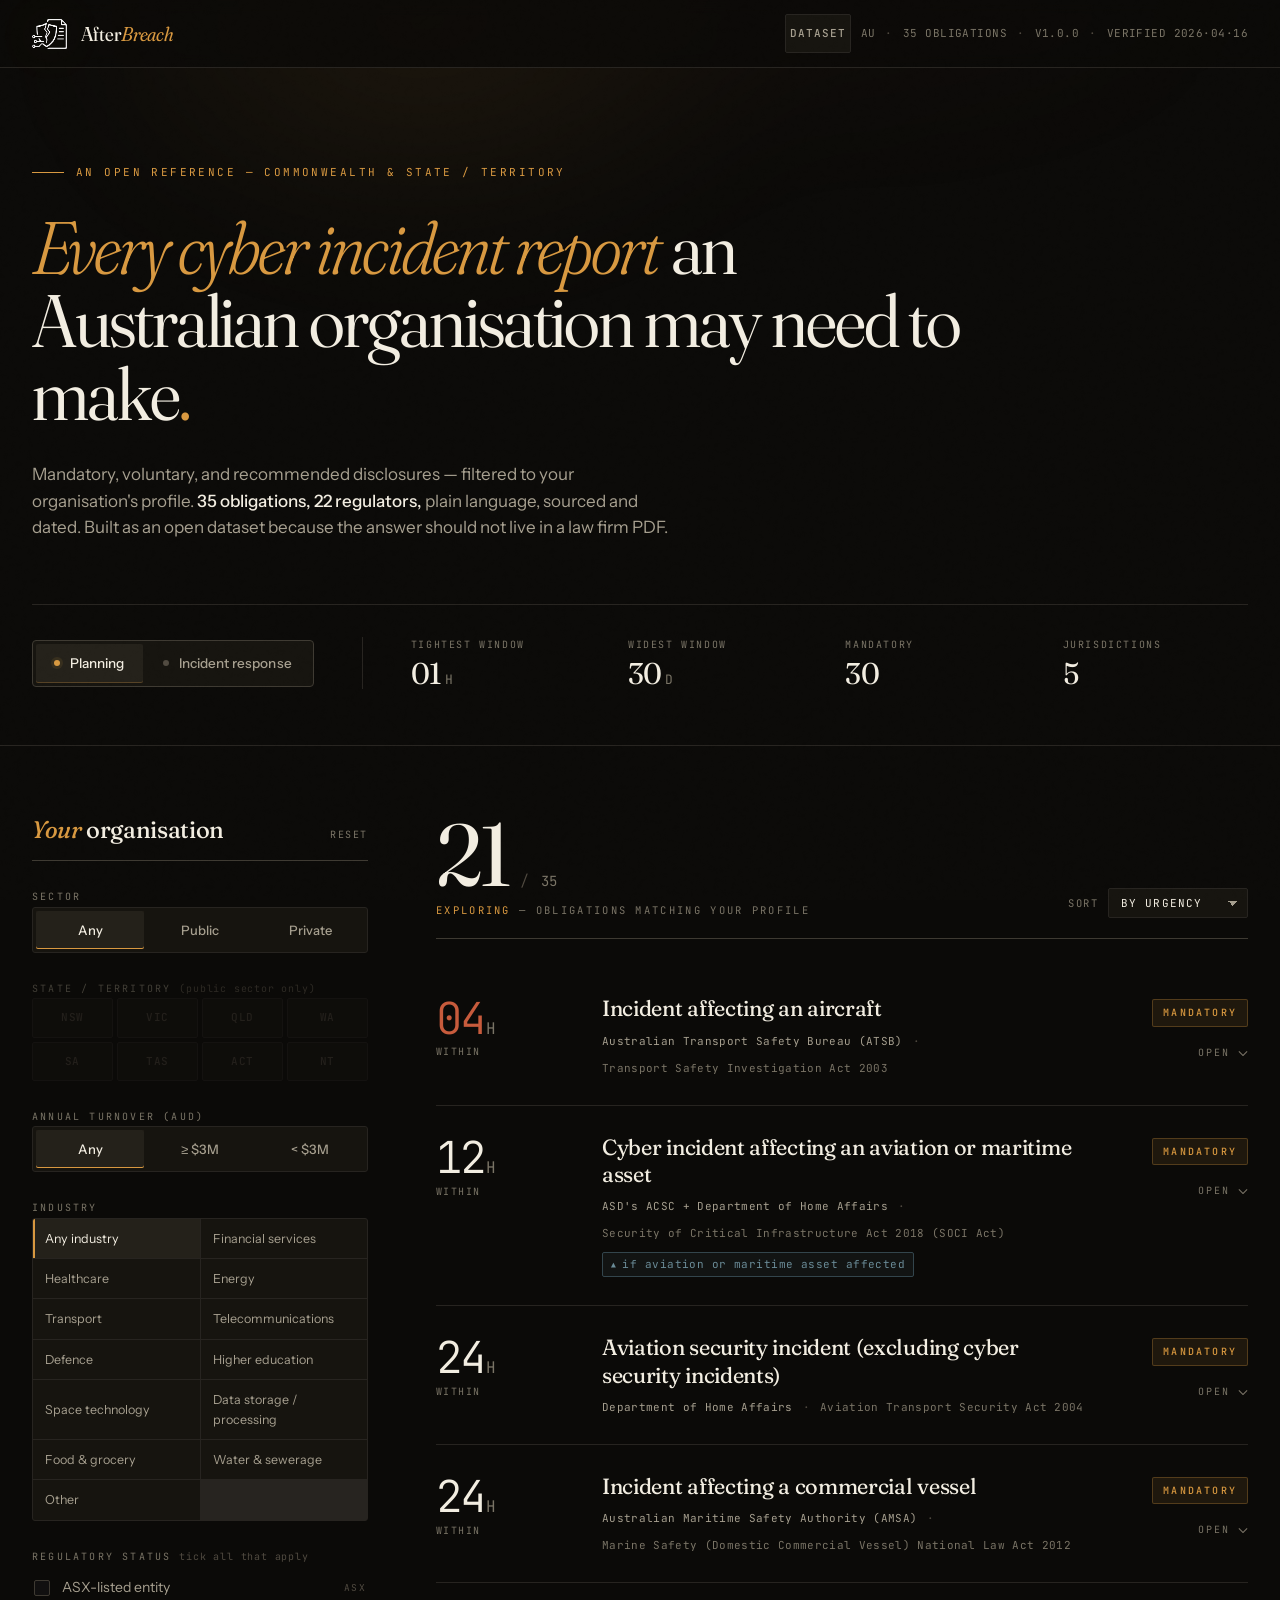
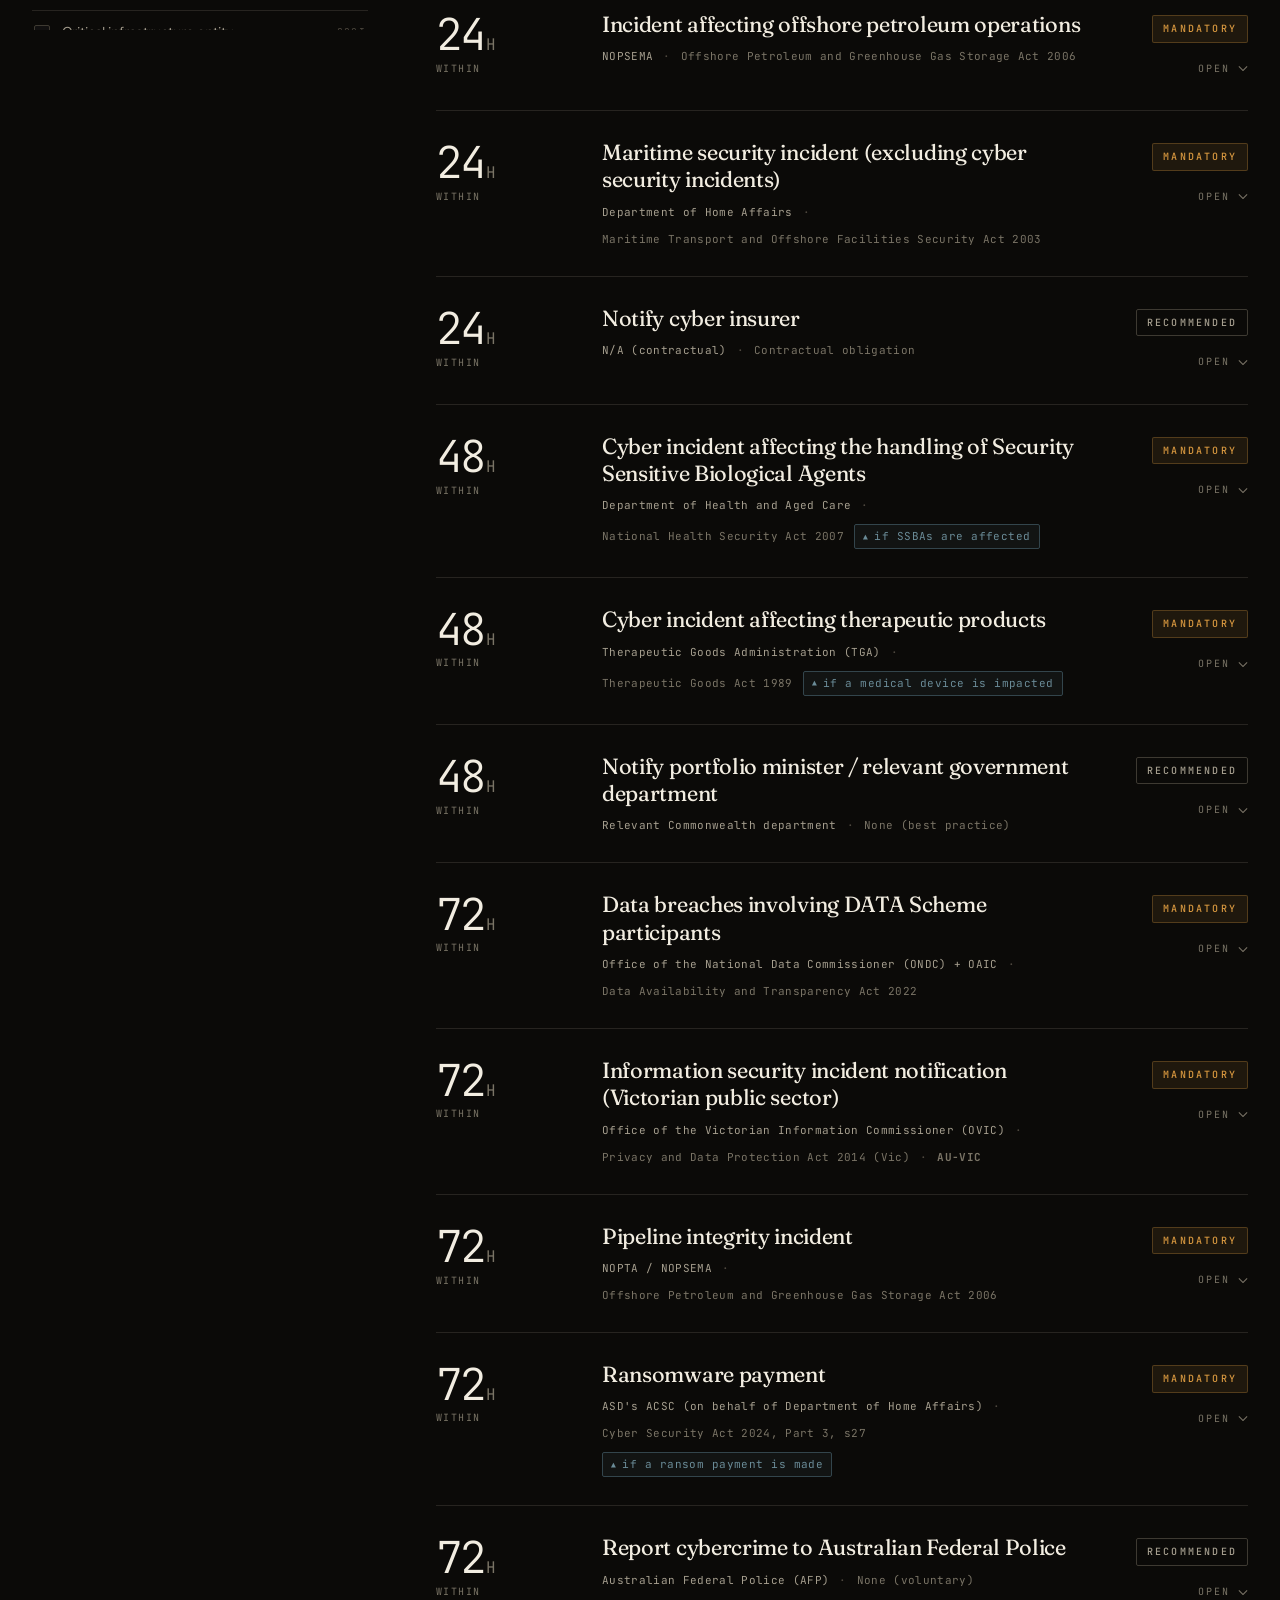
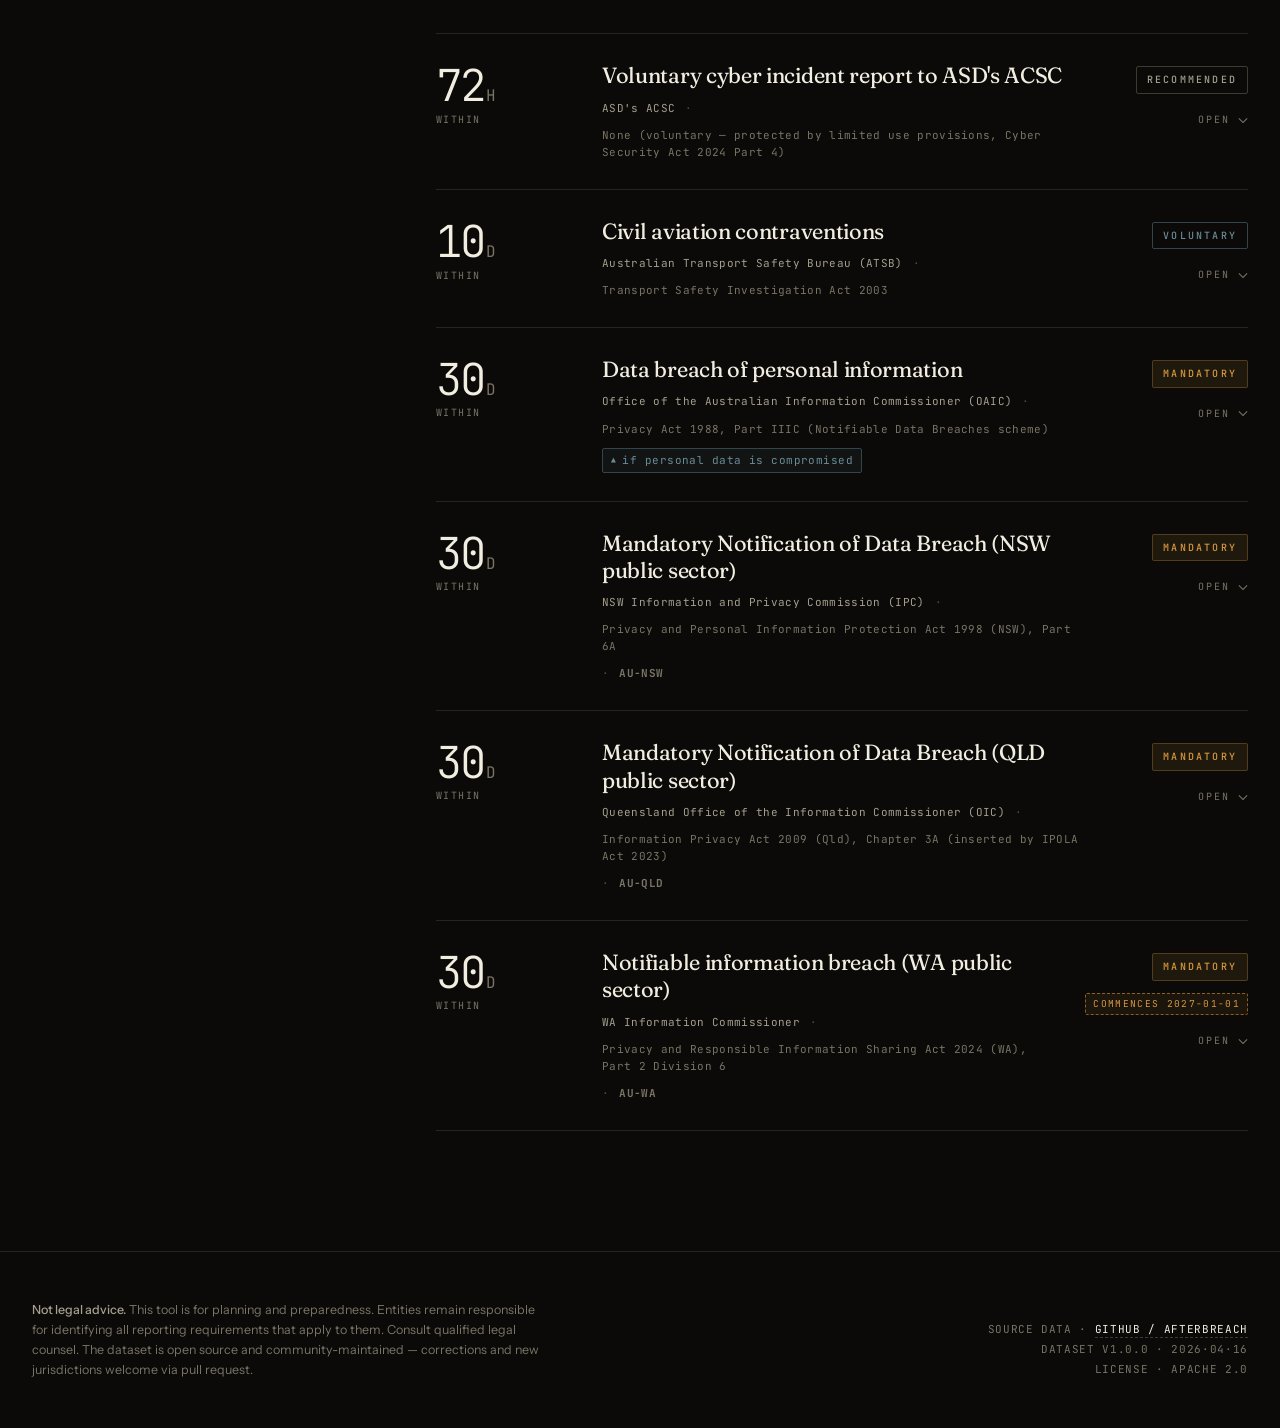
==== web/index.html @ 51aa0d3e "Add web prototype: entity selector + results view Editorial-terminal aesthetic. Dark theme with Frau" ====
<!DOCTYPE html>
<html lang="en-AU">
<head>
    <meta charset="UTF-8">
    <meta name="viewport" content="width=device-width, initial-scale=1, shrink-to-fit=no">
    <meta name="color-scheme" content="dark">
    <title>AfterBreach — Cyber incident reporting obligations (AU)</title>
    <meta name="description" content="Every cyber incident disclosure an Australian organisation may need to make. Mandatory, voluntary, and recommended reporting obligations — filtered to your profile.">

    <link rel="preconnect" href="https://fonts.googleapis.com">
    <link rel="preconnect" href="https://fonts.gstatic.com" crossorigin>
    <link href="https://fonts.googleapis.com/css2?family=Fraunces:ital,opsz,wght,SOFT,WONK@0,9..144,300..700,0..100,0..1;1,9..144,300..700,0..100,0..1&family=Instrument+Sans:ital,wght@0,400..700;1,400..700&family=JetBrains+Mono:ital,wght@0,200..700;1,200..700&display=swap" rel="stylesheet">
    <link rel="stylesheet" href="styles.css">
</head>
<body>

<div class="atmosphere" aria-hidden="true"></div>
<div class="grain" aria-hidden="true"></div>

<!-- ================= TOPBAR ================= -->
<header class="topbar">
    <div class="topbar-inner">
        <a href="/" class="brand" aria-label="AfterBreach home">
            <img src="../AfterBreach_Logo.svg" alt="" class="brand-mark">
            <span class="brand-word">After<i>Breach</i></span>
        </a>
        <div class="topbar-meta" aria-label="Dataset information">
            <span class="chip">DATASET</span>
            <span>AU</span>
            <span class="dot">·</span>
            <span>35 OBLIGATIONS</span>
            <span class="dot">·</span>
            <span>V1.0.0</span>
            <span class="dot">·</span>
            <span>VERIFIED 2026·04·16</span>
        </div>
    </div>
</header>

<!-- ================= HERO ================= -->
<section class="hero">
    <div class="hero-inner">
        <p class="hero-kicker">An open reference — Commonwealth &amp; state / territory</p>

        <h1 class="hero-title">
            <em>Every cyber&nbsp;incident report</em> an Australian organisation may need to make<span class="full-stop">.</span>
        </h1>

        <p class="hero-sub">
            Mandatory, voluntary, and recommended disclosures — filtered to your organisation's profile.
            <strong>35 obligations, 22 regulators,</strong> plain language, sourced and dated.
            Built as an open dataset because the answer should not live in a law firm PDF.
        </p>

        <div class="hero-bar">
            <div class="mode-toggle" role="tablist" aria-label="Usage mode">
                <button class="mode-btn is-active" role="tab" aria-selected="true" data-mode="plan">
                    <span class="mode-dot"></span> Planning
                </button>
                <button class="mode-btn" role="tab" aria-selected="false" data-mode="incident">
                    <span class="mode-dot"></span> Incident response
                </button>
            </div>

            <dl class="stat-strip">
                <div class="stat">
                    <dt class="stat-label">Tightest window</dt>
                    <dd class="stat-value">01<span class="stat-unit">H</span></dd>
                </div>
                <div class="stat">
                    <dt class="stat-label">Widest window</dt>
                    <dd class="stat-value">30<span class="stat-unit">D</span></dd>
                </div>
                <div class="stat">
                    <dt class="stat-label">Mandatory</dt>
                    <dd class="stat-value">30</dd>
                </div>
                <div class="stat">
                    <dt class="stat-label">Jurisdictions</dt>
                    <dd class="stat-value">5</dd>
                </div>
            </dl>
        </div>
    </div>
</section>

<!-- ================= WORKSPACE ================= -->
<main class="workspace">

    <!-- Profile panel -->
    <aside class="panel-profile" aria-label="Organisation profile">

        <header class="panel-head">
            <h2 class="panel-title"><em>Your</em> organisation</h2>
            <button class="reset-link" id="reset-btn" type="button">Reset</button>
        </header>

        <fieldset class="group">
            <legend>Sector</legend>
            <div class="segmented" role="radiogroup" aria-label="Sector">
                <button class="seg" data-field="sector" data-value="any" role="radio" aria-checked="true">Any</button>
                <button class="seg" data-field="sector" data-value="public" role="radio" aria-checked="false">Public</button>
                <button class="seg" data-field="sector" data-value="private" role="radio" aria-checked="false">Private</button>
            </div>
        </fieldset>

        <fieldset class="group" id="group-state">
            <legend>State / territory <span class="hint">(public sector only)</span></legend>
            <div class="chip-grid" role="radiogroup" aria-label="State or territory">
                <button class="chip" data-field="state" data-value="NSW" disabled>NSW</button>
                <button class="chip" data-field="state" data-value="VIC" disabled>VIC</button>
                <button class="chip" data-field="state" data-value="QLD" disabled>QLD</button>
                <button class="chip" data-field="state" data-value="WA" disabled>WA</button>
                <button class="chip" data-field="state" data-value="SA" disabled>SA</button>
                <button class="chip" data-field="state" data-value="TAS" disabled>TAS</button>
                <button class="chip" data-field="state" data-value="ACT" disabled>ACT</button>
                <button class="chip" data-field="state" data-value="NT" disabled>NT</button>
            </div>
        </fieldset>

        <fieldset class="group">
            <legend>Annual turnover (AUD)</legend>
            <div class="segmented" role="radiogroup" aria-label="Annual turnover">
                <button class="seg" data-field="turnover" data-value="any" role="radio" aria-checked="true">Any</button>
                <button class="seg" data-field="turnover" data-value="above" role="radio" aria-checked="false">&ge;&nbsp;$3M</button>
                <button class="seg" data-field="turnover" data-value="below" role="radio" aria-checked="false">&lt;&nbsp;$3M</button>
            </div>
        </fieldset>

        <fieldset class="group">
            <legend>Industry</legend>
            <div class="industry-list" role="radiogroup" aria-label="Industry">
                <button data-field="industry" data-value="all" class="is-active">Any industry</button>
                <button data-field="industry" data-value="398">Financial services</button>
                <button data-field="industry" data-value="400">Healthcare</button>
                <button data-field="industry" data-value="397">Energy</button>
                <button data-field="industry" data-value="404">Transport</button>
                <button data-field="industry" data-value="403">Telecommunications</button>
                <button data-field="industry" data-value="396">Defence</button>
                <button data-field="industry" data-value="401">Higher education</button>
                <button data-field="industry" data-value="402">Space technology</button>
                <button data-field="industry" data-value="395">Data storage / processing</button>
                <button data-field="industry" data-value="399">Food &amp; grocery</button>
                <button data-field="industry" data-value="405">Water &amp; sewerage</button>
                <button data-field="industry" data-value="406">Other</button>
            </div>
        </fieldset>

        <fieldset class="group">
            <legend>Regulatory status <span class="hint">tick all that apply</span></legend>
            <div class="flag-list">
                <label class="flag">
                    <input type="checkbox" data-flag="asx">
                    <span class="flag-label">ASX-listed entity</span>
                    <span class="flag-tag">ASX</span>
                </label>
                <label class="flag">
                    <input type="checkbox" data-flag="ci">
                    <span class="flag-label">Critical infrastructure entity</span>
                    <span class="flag-tag">SOCI</span>
                </label>
                <label class="flag">
                    <input type="checkbox" data-flag="apra">
                    <span class="flag-label">APRA-regulated (bank, insurer, super)</span>
                    <span class="flag-tag">APRA</span>
                </label>
                <label class="flag">
                    <input type="checkbox" data-flag="afs">
                    <span class="flag-label">AFS or credit licensee</span>
                    <span class="flag-tag">ASIC</span>
                </label>
                <label class="flag">
                    <input type="checkbox" data-flag="telco">
                    <span class="flag-label">Telco carrier / CSP</span>
                    <span class="flag-tag">TIA</span>
                </label>
                <label class="flag">
                    <input type="checkbox" data-flag="mhr">
                    <span class="flag-label">My Health Record participant</span>
                    <span class="flag-tag">ADHA</span>
                </label>
                <label class="flag">
                    <input type="checkbox" data-flag="cdr">
                    <span class="flag-label">CDR accredited data recipient</span>
                    <span class="flag-tag">CDR</span>
                </label>
                <label class="flag">
                    <input type="checkbox" data-flag="foreign">
                    <span class="flag-label">Foreign investor (FIRB conditions)</span>
                    <span class="flag-tag">FIRB</span>
                </label>
                <label class="flag">
                    <input type="checkbox" data-flag="clearing">
                    <span class="flag-label">Clearing &amp; settlement licensee</span>
                    <span class="flag-tag">RBA</span>
                </label>
            </div>
        </fieldset>

    </aside>

    <!-- Results panel -->
    <section class="panel-results" aria-live="polite" aria-label="Applicable obligations">

        <header class="results-head">
            <div class="results-count">
                <div class="count-numerals">
                    <span class="count-main" id="count-main">35</span>
                    <span class="count-divider">/</span>
                    <span class="count-total" id="count-total">35</span>
                </div>
                <p class="count-label"><em id="count-mode">Exploring</em> — obligations matching your profile</p>
            </div>
            <div class="results-controls">
                <label>
                    Sort
                    <select id="sort-select">
                        <option value="urgency">By urgency</option>
                        <option value="name">By name</option>
                        <option value="regulator">By regulator</option>
                        <option value="type">By type</option>
                    </select>
                </label>
            </div>
        </header>

        <ol class="obligation-list" id="obligation-list"></ol>

    </section>

</main>

<!-- ================= FOOTER ================= -->
<footer class="footer">
    <div class="footer-inner">
        <p class="footer-disclaimer">
            <strong>Not legal advice.</strong>
            This tool is for planning and preparedness. Entities remain responsible for identifying all reporting
            requirements that apply to them. Consult qualified legal counsel. The dataset is open source and
            community-maintained — corrections and new jurisdictions welcome via pull request.
        </p>
        <div class="footer-meta">
            Source data · <a href="#" target="_blank" rel="noopener">github / afterbreach</a><br>
            Dataset v1.0.0 · 2026·04·16<br>
            License · Apache 2.0
        </div>
    </div>
</footer>

<!-- Inline dataset (makes file:// viewing work; replace with fetch in production) -->
<script id="obligations-data" type="application/json">{
  "schema_version": "1.0.0",
  "last_updated": "2026-04-16",
  "jurisdiction_coverage": [
    "AU"
  ],
  "data_provenance": {
    "acsc_portal_obligations": 25,
    "acsc_verified_by_queries": 89,
    "recommended_obligations": 4,
    "state_territory_obligations": 4,
    "additional_commonwealth_obligations": 2,
    "total": 35
  },
  "source_notes": "25 ACSC obligations extracted and verified via 89-query enumeration of the Single Reporting Portal (cyber.gov.au). 4 recommended/best-practice obligations added from legal research. 4 state/territory obligations added (NSW MNDB, QLD MNDB, VIC OVIC, WA PRIS — WA not yet in force, commencing 1 Jan 2027). 2 additional Commonwealth obligations added (APRA CPS 230 operational risk incident and critical operations disruption). State/territory obligations are flagged with 'state_territory' and 'public_sector_only' fields.",
  "disclaimer": "This tool is for planning and preparedness purposes only and does not constitute legal advice. Entities are responsible for identifying all requirements applicable to them. State/territory obligations are not yet included. Consult qualified legal counsel.",
  "sectors": {
    "395": "Data storage or processing",
    "396": "Defence industry",
    "397": "Energy",
    "398": "Financial services and markets",
    "399": "Food and grocery",
    "400": "Health care and medical",
    "401": "Higher education and research",
    "402": "Space technology",
    "403": "Telecommunications",
    "404": "Transport, including aviation and maritime assets",
    "405": "Water and sewerage",
    "406": "Other"
  },
  "entity_types": {
    "392": "ASX-listed",
    "393": "Critical infrastructure",
    "394": "Foreign investors"
  },
  "obligations": [
    {
      "id": "au-asx-continuous-disclosure",
      "jurisdiction": "AU",
      "obligation_name": "Cyber incident materially affecting the price or value of the securities of an ASX-listed entity",
      "obligation_type": "Mandatory",
      "regulator": "Australian Securities Exchange (ASX)",
      "who_applies_to": "Entities listed on the Australian Securities Exchange.",
      "trigger_condition": "Information that a reasonable person would expect to have a material effect on the price or value of securities.",
      "timeframe": "Immediately.",
      "timeframe_sort_hours": 1,
      "how_to_report": {
        "method": "ASX Online (Market Announcements Platform)",
        "url": null,
        "phone": null,
        "email": null
      },
      "legislative_basis": "ASX Listing Rule 3.1; Corporations Act 2001",
      "description": "If you are an ASX-listed listed entity, you must comply with Listing Rule 3.1 that if you become aware of information that a reasonable person would expect to have a material effect on the price or value of your securities, you must immediately tell the Australian Securities Exchange. Immediate disclosure is not required if the information falls within the exception in Listing Rule 3.1A. * Entities listed on markets other than ASX should consult the relevant guidance material for those markets.",
      "penalty": null,
      "learn_more_links": [
        {
          "text": "Understand how to meet your continuous disclosure requirements",
          "url": "https://www.asx.com.au/content/dam/asx/rules-guidance-notes-waivers/asx-listing-rules/rules/Chapter03.pdf"
        },
        {
          "text": "Further guidance on the continuous disclosure requirement",
          "url": "https://www.asx.com.au/documents/rules/Guidance_Note_8.pdf"
        }
      ],
      "applies_to_sectors": [
        "all"
      ],
      "applies_to_entity_types": [
        "392"
      ],
      "requires_ransom_payment": false,
      "acsc_hash": "e737e3ad81bd",
      "last_verified": "2026-04-16",
      "source": "ACSC Single Reporting Portal (verified by 89-query enumeration)"
    },
    {
      "id": "au-aircraft-incident",
      "jurisdiction": "AU",
      "obligation_name": "Incident affecting an aircraft",
      "obligation_type": "Mandatory",
      "regulator": "Australian Transport Safety Bureau (ATSB)",
      "who_applies_to": "Responsible persons.",
      "trigger_condition": "Aviation accidents or incidents.",
      "timeframe": "As soon as practicable for ‘immediately reportable’ matters Within 72 hours for ‘routine reportable’ matters.",
      "timeframe_sort_hours": 4,
      "how_to_report": {
        "method": "Phone (immediately reportable) or online form (routine)",
        "url": "https://www.atsb.gov.au/mandatory",
        "phone": "1800 011 034 / +61 2 6230 4470",
        "email": null
      },
      "legislative_basis": "Transport Safety Investigation Act 2003",
      "description": "The Australian Transport Safety Bureau’s safety occurrence reporting scheme sets out the requirements for notifying of aviation accidents or incidents. You must call the Australian Transport Safety Bureau for immediately reportable matters. For routine reportable matters, you can report to the Australian Transport Safety Bureau through their online form.",
      "penalty": null,
      "learn_more_links": [
        {
          "text": "Call the ATSB on 1800 011 034 (toll-free, 24 hour)",
          "url": "tel:1800011034"
        },
        {
          "text": "Call the ATSB on +61 2 6230 4470 if outside Australia",
          "url": "tel:+61262304470"
        },
        {
          "text": "Learn more about aviation industry reporting",
          "url": "https://www.atsb.gov.au/aviation-reporting-requirements"
        }
      ],
      "applies_to_sectors": [
        "404"
      ],
      "applies_to_entity_types": [],
      "requires_ransom_payment": false,
      "acsc_hash": "a73bcf4500c3",
      "last_verified": "2026-04-16",
      "source": "ACSC Single Reporting Portal (verified by 89-query enumeration)"
    },
    {
      "id": "au-soci-ci-incident",
      "jurisdiction": "AU",
      "obligation_name": "Cyber incident affecting a critical infrastructure asset",
      "obligation_type": "Mandatory",
      "regulator": "Department of Home Affairs (via ASD's ACSC)",
      "who_applies_to": "Entities responsible for critical infrastructure assets.",
      "trigger_condition": "Significant or relevant impact on a critical infrastructure asset from a cyber security incident.",
      "timeframe": "For a ‘significant impact’ within 12 hours of becoming aware of the incident. For a ‘relevant impact’ within 72 hours of becoming aware of the incident.",
      "timeframe_sort_hours": 12,
      "how_to_report": {
        "method": "Online form or verbal (follow-up in writing required)",
        "url": "https://www.cyber.gov.au/report-and-recover/report/report-a-cyber-security-incident",
        "phone": "1300 292 371",
        "email": null
      },
      "legislative_basis": "Security of Critical Infrastructure Act 2018 (SOCI Act), s30BC & s30BD",
      "description": "You must report a cyber-security incident to the Department of Home Affairs. ASD’s ACSC host the reporting portal via cyber.gov.au and will engage with you on the technical details of the incident, while the Department of Home Affairs will engage for their regulatory functions. The report must either be made electronically through the Australian Signals Directorate’s Australian Cyber Security Centre or verbally. If the initial report was verbal, a written record must be provided within 84 hours for a ‘significant impact’ or within 48 hours of the verbal report being given for a ‘relevant impact’. If you have received an INC number from ASD’s ACSC you may have already completed this reporting requirement.",
      "penalty": "Civil penalty for non-compliance under SOCI Act",
      "learn_more_links": [
        {
          "text": "Learn more about cyber incident reporting for critical infrastructure assets",
          "url": "entity:node/2111"
        },
        {
          "text": "Further guidance on the Mandatory Cyber Incident Reporting Scheme",
          "url": "https://www.cisc.gov.au/resources-subsite/Documents/mcir-guidance.pdf"
        }
      ],
      "applies_to_sectors": [
        "all"
      ],
      "applies_to_entity_types": [
        "393"
      ],
      "requires_ransom_payment": false,
      "acsc_hash": "5ccec483bec7",
      "last_verified": "2026-04-16",
      "source": "ACSC Single Reporting Portal (verified by 89-query enumeration)"
    },
    {
      "id": "au-aviation-maritime-cyber",
      "jurisdiction": "AU",
      "obligation_name": "Cyber incident affecting an aviation or maritime asset",
      "obligation_type": "Mandatory",
      "regulator": "ASD's ACSC + Department of Home Affairs",
      "who_applies_to": "Aviation, maritime and offshore industry participants.",
      "trigger_condition": "Significant or relevant impact from a cyber incident on an aviation or maritime asset.",
      "timeframe": "A ‘significant impact’ must be reported within 12 hours, and a ‘relevant impact’ must be reported within 72 hours of the industry participant becoming aware of the incident.",
      "timeframe_sort_hours": 12,
      "how_to_report": {
        "method": "Online form (with consent to share with Home Affairs)",
        "url": "https://www.cyber.gov.au/report-and-recover/report",
        "phone": "1300 292 371",
        "email": null
      },
      "legislative_basis": "Security of Critical Infrastructure Act 2018 (SOCI Act)",
      "description": "You must report a cyber-security incident to both the ASD’s ACSC and the Department of Home Affairs. You can submit a report electronically through the ASD’s ACSC and provide consent for that report to be shared with the Department of Home Affairs. If you do not provide your consent, you will need to make a separate report to the Department of Home Affairs. If you have received an INC number from ASD's ACSC you may have already completed this reporting requirement.",
      "penalty": null,
      "learn_more_links": [
        {
          "text": "Learn more about aviation security reporting",
          "url": "https://www.cisc.gov.au/information-for-your-industry/transport/aviation"
        },
        {
          "text": "Learn more about maritime security reporting",
          "url": "https://www.cisc.gov.au/information-for-your-industry/transport/maritime/report-security-incident"
        }
      ],
      "applies_to_sectors": [
        "404"
      ],
      "applies_to_entity_types": [],
      "requires_ransom_payment": false,
      "acsc_hash": "0a94566fc4df",
      "last_verified": "2026-04-16",
      "source": "ACSC Single Reporting Portal (verified by 89-query enumeration)"
    },
    {
      "id": "au-telco-cyber",
      "jurisdiction": "AU",
      "obligation_name": "Cyber incidents affecting telecommunications carriers & eligible carriage service providers",
      "obligation_type": "Mandatory",
      "regulator": "Department of Home Affairs (via ASD's ACSC)",
      "who_applies_to": "Persons who hold a telecommunications carrier licence or carriage service providers.",
      "trigger_condition": "Significant or relevant impact from a cyber incident on telecommunications infrastructure.",
      "timeframe": "For a ‘significant impact’ within 12 hours of becoming aware of the incident. For a ‘relevant impact’ within 72 hours of becoming aware of the incident.",
      "timeframe_sort_hours": 12,
      "how_to_report": {
        "method": "Online form or verbal",
        "url": "https://www.cyber.gov.au/report-and-recover/report",
        "phone": "1300 292 371",
        "email": null
      },
      "legislative_basis": "Telecommunications Act 1997; Telecommunications (CSP—Security Information) Determination 2022",
      "description": "You must report a cyber security incident to the Department of Home Affairs. The report must either be made electronically through the Australian Signals Directorate’s Australian Cyber Security Centre or verbally. If the initial report was verbal, a written record must be provided within 84 hours for a ‘significant impact’ or within 48 hours of the verbal report being given for a ‘relevant impact’.",
      "penalty": null,
      "learn_more_links": [
        {
          "text": "Learn more about cyber incident reporting for critical infrastructure assets",
          "url": "entity:node/2111"
        },
        {
          "text": "Further guidance on the Mandatory Cyber Incident Reporting Scheme",
          "url": "https://www.cisc.gov.au/resources-contact-information-subsite/Documents/mcir-guidance.pdf"
        }
      ],
      "applies_to_sectors": [
        "403"
      ],
      "applies_to_entity_types": [],
      "requires_ransom_payment": false,
      "acsc_hash": "95fd140f7186",
      "last_verified": "2026-04-16",
      "source": "ACSC Single Reporting Portal (verified by 89-query enumeration)"
    },
    {
      "id": "au-aviation-security",
      "jurisdiction": "AU",
      "obligation_name": "Aviation security incident (excluding cyber security incidents)",
      "obligation_type": "Mandatory",
      "regulator": "Department of Home Affairs",
      "who_applies_to": "See below.",
      "trigger_condition": "Act or threat of unlawful interference with aviation.",
      "timeframe": "As soon as possible within 24 hours of becoming aware of the incident.",
      "timeframe_sort_hours": 24,
      "how_to_report": {
        "method": "Online form",
        "url": "https://www.homeaffairs.gov.au/help-and-support/departmental-forms/online-forms/aviation-security-incident-report",
        "phone": null,
        "email": null
      },
      "legislative_basis": "Aviation Transport Security Act 2004",
      "description": "You must report an aviation security incident which is an act of unlawful interference or a threat of unlawful interference with aviation. The Department of Home Affairs encourages reporting of all aviation incidents to improve understanding of the aviation security environment, identify emerging risks, and ensure industry participants are proactively managing security. For further information on the meaning of ‘unlawful interference’, refer to:https://www.legislation.gov.au/C2004A01242/latest/text",
      "penalty": null,
      "learn_more_links": [
        {
          "text": "Learn more about aviation security reporting",
          "url": "https://www.cisc.gov.au/information-for-your-industry/transport/aviation"
        }
      ],
      "applies_to_sectors": [
        "404"
      ],
      "applies_to_entity_types": [],
      "requires_ransom_payment": false,
      "acsc_hash": "0386cc814492",
      "last_verified": "2026-04-16",
      "source": "ACSC Single Reporting Portal (verified by 89-query enumeration)"
    },
    {
      "id": "au-rba-financial-stability",
      "jurisdiction": "AU",
      "obligation_name": "Breaches in Financial Stability Standards for Central Counterparties and Securities Settlement Facilities",
      "obligation_type": "Mandatory",
      "regulator": "Reserve Bank of Australia (RBA)",
      "who_applies_to": "Holders of an Australian Clearing and Settlement Facility Licence.",
      "trigger_condition": "Events or changes materially impacting risk management or operations.",
      "timeframe": "As soon as reasonably practicable.",
      "timeframe_sort_hours": 24,
      "how_to_report": {
        "method": "Direct notification (per RBA arrangements)",
        "url": null,
        "phone": null,
        "email": null
      },
      "legislative_basis": "Corporations Act 2001; Financial Stability Standards (Standard 21)",
      "description": "You must notify the Reserve Bank of Australia of any events or changes to your operations or circumstances that may materially impact your management of risks or ability to continue operations. Oral notification to the Reserve Bank of Australia may be appropriate, particularly in circumstances where timely communication is needed. In practice, this should be followed by notification in writing. Report to the RBA, per your assistance and notification arrangements.",
      "penalty": null,
      "learn_more_links": [
        {
          "text": "Learn more about reporting under the Financial Stability Standards",
          "url": "https://www.rba.gov.au/payments-and-infrastructure/financial-market-infrastructure/clearing-and-settlement-facilities/standards/central-counterparties/2012/standard-21.html"
        }
      ],
      "applies_to_sectors": [
        "398"
      ],
      "applies_to_entity_types": [],
      "requires_ransom_payment": false,
      "acsc_hash": "87b04b94b14a",
      "last_verified": "2026-04-16",
      "source": "ACSC Single Reporting Portal (verified by 89-query enumeration)"
    },
    {
      "id": "au-commercial-vessel",
      "jurisdiction": "AU",
      "obligation_name": "Incident affecting a commercial vessel",
      "obligation_type": "Mandatory",
      "regulator": "Australian Maritime Safety Authority (AMSA)",
      "who_applies_to": "Owner and master of a commercial vessel.",
      "trigger_condition": "Any event that endangers, or could endanger, safety of vessels or persons.",
      "timeframe": "As soon as reasonably possible after becoming aware of the incident.",
      "timeframe_sort_hours": 24,
      "how_to_report": {
        "method": "Online form",
        "url": "https://www.amsa.gov.au/vessels-operators/incident-reporting/incident-alert-form-18",
        "phone": null,
        "email": null
      },
      "legislative_basis": "Marine Safety (Domestic Commercial Vessel) National Law Act 2012",
      "description": "You must report marine incidents to AMSA. This includes any event that endangers, or if not corrected could endanger, the safety of vessels or persons.",
      "penalty": null,
      "learn_more_links": [
        {
          "text": "Learn more about reporting to the Australian Maritime Safety Authority",
          "url": "https://www.amsa.gov.au/marine-incident-reporting/how-report-incident"
        },
        {
          "text": "Learn more about maritime incident reporting",
          "url": "https://www.amsa.gov.au/marine-incident-reporting-0"
        }
      ],
      "applies_to_sectors": [
        "404"
      ],
      "applies_to_entity_types": [],
      "requires_ransom_payment": false,
      "acsc_hash": "6d03e3b620e8",
      "last_verified": "2026-04-16",
      "source": "ACSC Single Reporting Portal (verified by 89-query enumeration)"
    },
    {
      "id": "au-offshore-petroleum",
      "jurisdiction": "AU",
      "obligation_name": "Incident affecting offshore petroleum operations",
      "obligation_type": "Mandatory",
      "regulator": "NOPSEMA",
      "who_applies_to": "Titleholders of an offshore well.",
      "trigger_condition": "Cyber incident affecting safety, well/pipeline integrity, or the environment.",
      "timeframe": "As soon as practicable.",
      "timeframe_sort_hours": 24,
      "how_to_report": {
        "method": "Phone",
        "url": null,
        "phone": "1300 674 472",
        "email": null
      },
      "legislative_basis": "Offshore Petroleum and Greenhouse Gas Storage Act 2006",
      "description": "You must notify the National Offshore Petroleum Safety and Environmental Management Authority where a cyber security incident occurs which affects the safety of persons, integrity of wells and pipelines, or the environment in offshore energy.",
      "penalty": null,
      "learn_more_links": [
        {
          "text": "Learn more about reporting to the National Offshore Petroleum Safety and Environmental Management Authority",
          "url": "https://www.nopsema.gov.au/offshore-industry/report-incident"
        },
        {
          "text": "For incidents within WA State Inland waters, review the notification obligations at the relevant WA Government agency",
          "url": "https://www.dmp.wa.gov.au/Safety/Reporting-an-accident-or-9994.aspx#:~:text=The%20occurrence%20report%20form%20is%20used%20to%20report,submission%20of%20the%20report.%20Lodging%20an%20occurrence%20report"
        }
      ],
      "applies_to_sectors": [
        "397"
      ],
      "applies_to_entity_types": [],
      "requires_ransom_payment": false,
      "acsc_hash": "8eabdeb47528",
      "last_verified": "2026-04-16",
      "source": "ACSC Single Reporting Portal (verified by 89-query enumeration)"
    },
    {
      "id": "au-maritime-security",
      "jurisdiction": "AU",
      "obligation_name": "Maritime security incident (excluding cyber security incidents)",
      "obligation_type": "Mandatory",
      "regulator": "Department of Home Affairs",
      "who_applies_to": "See below.",
      "trigger_condition": "Act or threat of unlawful interference with maritime transport or offshore facilities.",
      "timeframe": "As soon as possible within 24 hours of becoming aware of the incident.",
      "timeframe_sort_hours": 24,
      "how_to_report": {
        "method": "Online form",
        "url": "https://www.homeaffairs.gov.au/help-and-support/departmental-forms/online-forms/maritime-security-incident-report-form",
        "phone": null,
        "email": null
      },
      "legislative_basis": "Maritime Transport and Offshore Facilities Security Act 2003",
      "description": "You must report a maritime security incident which is an act of unlawful interference or a threat of unlawful interference with maritime transport or offshore facilities. The Department of Home Affairs encourages reporting of all maritime incidents to improve understanding of the maritime security environment, identify emerging risks, and ensure industry participants are proactively managing security. For further information on the meaning of ‘unlawful interference’, refer to:Maritime Transport and Offshore Facilities Security Act 2003 - Federal Register of Legislation",
      "penalty": null,
      "learn_more_links": [
        {
          "text": "Learn more about maritime security reporting",
          "url": "https://www.cisc.gov.au/information-for-your-industry/transport/maritime/report-security-incident"
        }
      ],
      "applies_to_sectors": [
        "404"
      ],
      "applies_to_entity_types": [],
      "requires_ransom_payment": false,
      "acsc_hash": "afdf54b2331c",
      "last_verified": "2026-04-16",
      "source": "ACSC Single Reporting Portal (verified by 89-query enumeration)"
    },
    {
      "id": "au-cyber-insurer",
      "jurisdiction": "AU",
      "obligation_name": "Notify cyber insurer",
      "obligation_type": "Recommended",
      "regulator": "N/A (contractual)",
      "who_applies_to": "All organisations with cyber insurance policies.",
      "trigger_condition": "Any cyber incident that may give rise to a claim.",
      "timeframe": "As soon as practicable (check policy terms).",
      "timeframe_sort_hours": 24,
      "how_to_report": {
        "method": "Per insurance policy terms",
        "url": null,
        "phone": null,
        "email": null
      },
      "legislative_basis": "Contractual obligation",
      "description": "Most cyber insurance policies require timely notification as a condition of coverage. Failure to notify promptly may void or limit coverage.",
      "penalty": null,
      "learn_more_links": [],
      "applies_to_sectors": [
        "all"
      ],
      "applies_to_entity_types": [],
      "requires_ransom_payment": false,
      "acsc_hash": null,
      "last_verified": "2026-04-16",
      "source": "Best Practice"
    },
    {
      "id": "au-apra-cps230-critical-disruption",
      "jurisdiction": "AU",
      "obligation_name": "Critical operations disruption beyond tolerance (APRA CPS 230)",
      "obligation_type": "Mandatory",
      "regulator": "Australian Prudential Regulation Authority (APRA)",
      "who_applies_to": "All APRA-regulated entities (banks, insurers, superannuation funds).",
      "trigger_condition": "Disruption to a critical operation that exceeds the entity's board-approved tolerance levels (maximum acceptable downtime, data loss, or minimum service levels during disruption). Critical operations include payments processing, deposit-taking, claims processing, investment management, and customer enquiries.",
      "timeframe": "As soon as possible, not later than 24 hours.",
      "timeframe_sort_hours": 24,
      "how_to_report": {
        "method": "APRA notification",
        "url": "https://apra.au1.qualtrics.com/jfe/form/SV_5cL51HPlmtGWr8V",
        "phone": null,
        "email": null
      },
      "legislative_basis": "APRA Prudential Standard CPS 230 Operational Risk Management (in force 1 July 2025)",
      "description": "APRA-regulated entities must notify APRA within 24 hours if a disruption to a critical operation exceeds the entity's tolerance levels. This is separate from and more urgent than the 72-hour operational risk incident notification. Critical operations are core business services that, if disrupted, could have a material adverse impact on depositors, policyholders, beneficiaries, customers, or the entity's role in the financial system.",
      "penalty": "APRA enforcement action including infringement notices, directions, enforceable undertakings, licensing conditions.",
      "learn_more_links": [
        {
          "text": "CPS 230 standard",
          "url": "https://handbook.apra.gov.au/standard/cps-230"
        }
      ],
      "applies_to_sectors": [
        "398"
      ],
      "applies_to_entity_types": [],
      "requires_ransom_payment": false,
      "acsc_hash": null,
      "last_verified": "2026-04-16",
      "source": "APRA Prudential Standard CPS 230"
    },
    {
      "id": "au-foreign-investment",
      "jurisdiction": "AU",
      "obligation_name": "Cyber incident affecting a foreign investment",
      "obligation_type": "Mandatory",
      "regulator": "Department of the Treasury",
      "who_applies_to": "Foreign persons with a no objection notification or exemption certificate, with the relevant conditions imposed.",
      "trigger_condition": "Any cyber security incident affecting the foreign investment.",
      "timeframe": "As soon as practicable.",
      "timeframe_sort_hours": 48,
      "how_to_report": {
        "method": "Email",
        "url": null,
        "phone": null,
        "email": "ForeignInvestmentCompliance@treasury.gov.au"
      },
      "legislative_basis": "Foreign Acquisitions and Takeovers Act 1975",
      "description": "As part of your no objection notification or exemption certificate, you must produce records or reports of cyber security incidents to the Department of the Treasury.",
      "penalty": null,
      "learn_more_links": [
        {
          "text": "Learn more about foreign investment privacy",
          "url": "https://foreigninvestment.gov.au/privacy"
        }
      ],
      "applies_to_sectors": [
        "all"
      ],
      "applies_to_entity_types": [
        "394"
      ],
      "requires_ransom_payment": false,
      "acsc_hash": "d2481a7150e0",
      "last_verified": "2026-04-16",
      "source": "ACSC Single Reporting Portal (verified by 89-query enumeration)"
    },
    {
      "id": "au-ssba-cyber",
      "jurisdiction": "AU",
      "obligation_name": "Cyber incident affecting the handling of Security Sensitive Biological Agents",
      "obligation_type": "Mandatory",
      "regulator": "Department of Health and Aged Care",
      "who_applies_to": "Entities registered with the Security Sensitive Biological Agents Regulatory Scheme.",
      "trigger_condition": "Cyber incident enabling unauthorised access, loss, theft, or release of SSBAs.",
      "timeframe": "Within 2 business days of becoming aware of the incident. If required, you must also report to the police within 24 hours of becoming aware of the incident.",
      "timeframe_sort_hours": 48,
      "how_to_report": {
        "method": "Online form",
        "url": "https://www.health.gov.au/resources/publications/ssba-form-incident-report?language=en",
        "phone": null,
        "email": null
      },
      "legislative_basis": "National Health Security Act 2007",
      "description": "You must report to the interim Australian Centre for Disease Control, in the Department of Health and Aged Care reportable events that relate to unauthorised access, loss, theft, accidental release, or a person becoming affected by a Security Sensitive Biological Agent. If a cyber incident enabled any such reportable event, you must include those details in the incident report. In addition, some incidents must be reported to law enforcement.",
      "penalty": null,
      "learn_more_links": [
        {
          "text": "Learn more about the Security Sensitive Biological Agents Regulatory Scheme",
          "url": "https://www.health.gov.au/our-work/ssba-regulatory-scheme"
        }
      ],
      "applies_to_sectors": [
        "400"
      ],
      "applies_to_entity_types": [],
      "requires_ransom_payment": false,
      "acsc_hash": "97ddc5f56782",
      "last_verified": "2026-04-16",
      "source": "ACSC Single Reporting Portal (verified by 89-query enumeration)"
    },
    {
      "id": "au-tga-therapeutic",
      "jurisdiction": "AU",
      "obligation_name": "Cyber incident affecting therapeutic products",
      "obligation_type": "Mandatory",
      "regulator": "Therapeutic Goods Administration (TGA)",
      "who_applies_to": "Therapeutic goods sponsors and manufacturers.",
      "trigger_condition": "Medical device impacted by cyber security issue affecting health/safety.",
      "timeframe": "Within 48 hours to 30 days of becoming aware of the incident, based on severity.",
      "timeframe_sort_hours": 48,
      "how_to_report": {
        "method": "Online form",
        "url": "https://www.tga.gov.au/report-medical-device-incident-sponsors-and-manufacturers",
        "phone": null,
        "email": null
      },
      "legislative_basis": "Therapeutic Goods Act 1989",
      "description": "If you are the sponsor of the medical device, you must notify the Therapeutic Goods Administration after becoming aware of a medical device that appears to be impacted or have been impacted by a cyber security issue and could directly impact health and safety. If you are a user, you may choose to report as soon you become aware of a medical device that appears to be impacted or have been impacted by a cyber security issue and could directly impact health and safety.",
      "penalty": null,
      "learn_more_links": [
        {
          "text": "Learn more about medical device incident reporting",
          "url": "https://www.tga.gov.au/resources/resource/guidance/adverse-event-reporting"
        },
        {
          "text": "Further guidance on medical device cyber security for sponsors and manufacturers",
          "url": "https://www.tga.gov.au/how-we-regulate/manufacturing/medical-devices/manufacturer-guidance-specific-types-medical-devices/regulation-software-based-medical-devices/medical-device-cyber-security-guidance-industry"
        },
        {
          "text": "Further guidance on medical device cyber security for consumers",
          "url": "https://www.tga.gov.au/safety/safety/medical-device-cyber-security-consumer-information"
        }
      ],
      "applies_to_sectors": [
        "400"
      ],
      "applies_to_entity_types": [],
      "requires_ransom_payment": false,
      "acsc_hash": "449e49a50cd6",
      "last_verified": "2026-04-16",
      "source": "ACSC Single Reporting Portal (verified by 89-query enumeration)"
    },
    {
      "id": "au-portfolio-minister",
      "jurisdiction": "AU",
      "obligation_name": "Notify portfolio minister / relevant government department",
      "obligation_type": "Recommended",
      "regulator": "Relevant Commonwealth department",
      "who_applies_to": "All organisations experiencing a significant cyber incident.",
      "trigger_condition": "Significant cyber incident with potential public interest implications.",
      "timeframe": "As soon as practicable after initial containment.",
      "timeframe_sort_hours": 48,
      "how_to_report": {
        "method": "Direct contact (varies by portfolio)",
        "url": null,
        "phone": null,
        "email": null
      },
      "legislative_basis": "None (best practice)",
      "description": "For significant incidents, proactive notification of the relevant portfolio minister or government department is considered best practice.",
      "penalty": null,
      "learn_more_links": [],
      "applies_to_sectors": [
        "all"
      ],
      "applies_to_entity_types": [],
      "requires_ransom_payment": false,
      "acsc_hash": null,
      "last_verified": "2026-04-16",
      "source": "Best Practice"
    },
    {
      "id": "au-cdr-security",
      "jurisdiction": "AU",
      "obligation_name": "Consumer Data Right information security incident",
      "obligation_type": "Mandatory",
      "regulator": "OAIC + ASD's ACSC",
      "who_applies_to": "Accredited Data Recipients under the Consumer Data Right.",
      "trigger_condition": "Cyber incident leading to a breach of CDR data.",
      "timeframe": "As soon as practicable if assessed to be an eligible data breach of CDR data.",
      "timeframe_sort_hours": 72,
      "how_to_report": {
        "method": "Online form (dual report to OAIC and ACSC)",
        "url": "https://www.oaic.gov.au/privacy/notifiable-data-breaches/report-a-data-breach",
        "phone": null,
        "email": null
      },
      "legislative_basis": "Competition and Consumer Act 2010 (CDR Rules); Privacy Act 1988",
      "description": "All data breaches of Consumer Data Right Information fall under the Notifiable Data Breaches scheme, which requires that you notify affected CDR consumers and the Office of the Australian Information Commissioner of eligible data breaches. A breach is eligible if it is likely to result in serious harm to a CDR consumer whose CDR data is involved. Where a cyber incident lead to a breach of Consumer Data Right information, you must also report to the Australian Signals Directorate’s Australian Cyber Security Centre as soon as practicable once aware of the security incident.",
      "penalty": null,
      "learn_more_links": [
        {
          "text": "Understand how to notify consumers",
          "url": "https://www.oaic.gov.au/privacy/privacy-guidance-for-organisations-and-government-agencies/preventing-preparing-for-and-responding-to-data-breaches/data-breach-preparation-and-response/part-4-notifiable-data-breach-ndb-scheme#how-do-i-notify-and-what-do-i-need-to-say"
        },
        {
          "text": "Learn more about preparing for and responding to cyber incidents involving CDR data",
          "url": "https://www.oaic.gov.au/consumer-data-right/consumer-data-right-guidance-for-business/guidance-for-entities-handling-cdr-data-on-preparing-for-and-responding-to-cyber-incidents-involving-cdr-data"
        },
        {
          "text": "Learn more about the Consumer Data Right regulation",
          "url": "https://www.oaic.gov.au/consumer-data-right/consumer-data-right-legislation,-regulation-and-definitions/consumer-data-right-regulation"
        }
      ],
      "applies_to_sectors": [
        "all"
      ],
      "applies_to_entity_types": [],
      "requires_ransom_payment": false,
      "acsc_hash": "9de91953fdbd",
      "last_verified": "2026-04-16",
      "source": "ACSC Single Reporting Portal (verified by 89-query enumeration)"
    },
    {
      "id": "au-cdr-breach",
      "jurisdiction": "AU",
      "obligation_name": "Data breach of Consumer Data Right information",
      "obligation_type": "Mandatory",
      "regulator": "OAIC",
      "who_applies_to": "Accredited Data Recipients under the Consumer Data Right.",
      "trigger_condition": "Eligible data breach of CDR data likely to result in serious harm.",
      "timeframe": "As soon as practicable if assessed to be an eligible data breach.",
      "timeframe_sort_hours": 72,
      "how_to_report": {
        "method": "Online form",
        "url": "https://www.oaic.gov.au/privacy/notifiable-data-breaches/report-a-data-breach",
        "phone": null,
        "email": null
      },
      "legislative_basis": "Competition and Consumer Act 2010 (CDR Rules); Privacy Act 1988",
      "description": "All data breaches of Consumer Data Right Information fall under the Notifiable Data Breaches scheme, which requires that you notify affected CDR consumers and the Office of the Australian Information Commissioner of eligible data breaches. A breach is eligible if it is likely to result in serious harm to a CDR consumer whose CDR data is involved. Where a cyber incident lead to a breach of Consumer Data Right information, you must also report to the Australian Signals Directorate’s Australian Cyber Security Centre as soon as practicable once aware of the security incident.",
      "penalty": null,
      "learn_more_links": [
        {
          "text": "Understand how to notify individuals",
          "url": "https://www.oaic.gov.au/privacy/privacy-guidance-for-organisations-and-government-agencies/preventing-preparing-for-and-responding-to-data-breaches/data-breach-preparation-and-response/part-4-notifiable-data-breach-ndb-scheme#how-do-i-notify-and-what-do-i-need-to-say"
        },
        {
          "text": "Learn more about the Consumer Data Right regulation",
          "url": "https://www.oaic.gov.au/consumer-data-right/consumer-data-right-legislation,-regulation-and-definitions/consumer-data-right-regulation"
        }
      ],
      "applies_to_sectors": [
        "all"
      ],
      "applies_to_entity_types": [],
      "requires_ransom_payment": false,
      "acsc_hash": "09d29492ab19",
      "last_verified": "2026-04-16",
      "source": "ACSC Single Reporting Portal (verified by 89-query enumeration)"
    },
    {
      "id": "au-my-health-record",
      "jurisdiction": "AU",
      "obligation_name": "Data breach of My Health Record",
      "obligation_type": "Mandatory",
      "regulator": "Australian Digital Health Agency (ADHA) + OAIC",
      "who_applies_to": "Reporting Entities covered by the My Health Records Act, including organisations that are registered to participate in the My Health Record system as a healthcare provider organisation, contracted service provider, portal operator or repository operator.",
      "trigger_condition": "Unauthorised collection/use/disclosure of My Health Record data; or system compromise.",
      "timeframe": "As soon as practicable.",
      "timeframe_sort_hours": 72,
      "how_to_report": {
        "method": "Online form (dual report to ADHA and OAIC)",
        "url": "https://www.digitalhealth.gov.au/healthcare-providers/initiatives-and-programs/my-health-record/data-breaches",
        "phone": null,
        "email": null
      },
      "legislative_basis": "My Health Records Act 2012, s75",
      "description": "An entity must notify the OAIC and System Operator (ADHA) where it becomes aware of: a) the unauthorised collection, use or disclosure of health information in an individual's My Health Record in contravention of the My Health Records Act 2012; OR b) an event or any circumstances that has, or may have, occurred or arisen that compromises, may compromise, have compromised or may have compromised, the security or integrity of the My Health Record system (whether or not involving a contravention of the My Health Records Act 2012). The contravention, event or circumstances must either have directly involved, may have involved or may involve the entity reporting the My Health Record data breach. Entities must also ask the ADHA to notify affected healthcare recipients. Note: Where the healthcare organisation is a state or territory authority or instrumentality, notification to OAIC is not required.",
      "penalty": null,
      "learn_more_links": [
        {
          "text": "Learn more about My Health Record data breaches",
          "url": "https://www.digitalhealth.gov.au/healthcare-providers/initiatives-and-programs/my-health-record/data-breaches"
        },
        {
          "text": "Guide to mandatory data breach notification in the My Health Record system",
          "url": "https://www.oaic.gov.au/privacy/privacy-guidance-for-organisations-and-government-agencies/health-service-providers/my-health-record/guide-to-mandatory-data-breach-notification-in-the-my-health-record-system"
        }
      ],
      "applies_to_sectors": [
        "400"
      ],
      "applies_to_entity_types": [],
      "requires_ransom_payment": false,
      "acsc_hash": "84e8c5776275",
      "last_verified": "2026-04-16",
      "source": "ACSC Single Reporting Portal (verified by 89-query enumeration)"
    },
    {
      "id": "au-my-health-record-state",
      "jurisdiction": "AU",
      "obligation_name": "Data breach of My Health Record (for State and Territory entities)",
      "obligation_type": "Mandatory",
      "regulator": "Australian Digital Health Agency (ADHA)",
      "who_applies_to": "Reporting Entities covered by the My Health Records Act.",
      "trigger_condition": "Unauthorised collection/use/disclosure of My Health Record data (State/Territory entities).",
      "timeframe": "As soon as practicable.",
      "timeframe_sort_hours": 72,
      "how_to_report": {
        "method": "Online form",
        "url": "https://www.digitalhealth.gov.au/healthcare-providers/initiatives-and-programs/my-health-record/data-breaches",
        "phone": null,
        "email": null
      },
      "legislative_basis": "My Health Records Act 2012",
      "description": "An entity must notify the Australian Digital Health Agency where it becomes aware of: a) the unauthorised collection, use or disclosure of health information in an individual's My Health Record in contravention of the My Health Records Act 2012; OR b) an event or any circumstances that has, or may have, occurred or arisen that compromises, may compromise, have compromised or may have compromised, the security or integrity of the My Health Record system (whether or not involving a contravention of the My Health Records Act 2012). The contravention, event or circumstances must either have directly involved, may have involved or may involve the entity reporting the My Health Record data breach Entities must also ask the Australian Digital Health Agency to notify affected healthcare recipients.",
      "penalty": null,
      "learn_more_links": [
        {
          "text": "Learn more about My Health Record data breaches",
          "url": "https://www.digitalhealth.gov.au/healthcare-providers/initiatives-and-programs/my-health-record/data-breaches"
        }
      ],
      "applies_to_sectors": [
        "400"
      ],
      "applies_to_entity_types": [],
      "requires_ransom_payment": false,
      "acsc_hash": "fbf228db3f3a",
      "last_verified": "2026-04-16",
      "source": "ACSC Single Reporting Portal (verified by 89-query enumeration)"
    },
    {
      "id": "au-data-scheme",
      "jurisdiction": "AU",
      "obligation_name": "Data breaches involving DATA Scheme participants",
      "obligation_type": "Mandatory",
      "regulator": "Office of the National Data Commissioner (ONDC) + OAIC",
      "who_applies_to": "Entities regulated by the National Data Commissioner (including data custodians and accredited entities).",
      "trigger_condition": "Breach of data shared under the DATA Scheme.",
      "timeframe": "As soon as practicable.",
      "timeframe_sort_hours": 72,
      "how_to_report": {
        "method": "Online form (dual report to ONDC and OAIC if personal data)",
        "url": "https://www.datacommissioner.gov.au/node/229",
        "phone": null,
        "email": null
      },
      "legislative_basis": "Data Availability and Transparency Act 2022",
      "description": "If you are regulated by the National Data Commissioner (data custodians, accredited users and accredited data service providers), you must report any breaches of data shared under the DATA Scheme. In addition, if you are an accredited user or accredited data service provider, you must report events and changes in circumstances to the National Data Commissioner that are relevant to your accreditation, including a data breach involving data shared outside of the DATA Scheme. If a breach involves personal data, it falls under the Notifiable Data Breaches scheme, which requires that you notify affected individuals and the Office of the Australian Information Commissioner of eligible data breaches. A breach is eligible if it is likely to result in serious harm to an individual whose personal information is involved. If you are a Scheme entity and make a report to the Office of the Australian Information Commissioner, you must give the National Data Commissioner a copy of any eligible data breach statement.",
      "penalty": null,
      "learn_more_links": [
        {
          "text": "Understand how to notify individuals",
          "url": "https://www.oaic.gov.au/privacy/privacy-guidance-for-organisations-and-government-agencies/preventing-preparing-for-and-responding-to-data-breaches/data-breach-preparation-and-response/part-4-notifiable-data-breach-ndb-scheme#how-do-i-notify-and-what-do-i-need-to-say"
        },
        {
          "text": "Learn more about reporting under the DATA Scheme",
          "url": "https://www.datacommissioner.gov.au/data-breach-responsibilities"
        }
      ],
      "applies_to_sectors": [
        "401"
      ],
      "applies_to_entity_types": [],
      "requires_ransom_payment": false,
      "acsc_hash": "b1fe3d90e30a",
      "last_verified": "2026-04-16",
      "source": "ACSC Single Reporting Portal (verified by 89-query enumeration)"
    },
    {
      "id": "au-apra-incident",
      "jurisdiction": "AU",
      "obligation_name": "Information security incident affecting APRA-regulated entities",
      "obligation_type": "Mandatory",
      "regulator": "Australian Prudential Regulation Authority (APRA)",
      "who_applies_to": "Entities regulated by the Australian Prudential Regulation Authority.",
      "trigger_condition": "Material (or potential material) information security incident.",
      "timeframe": "Within 72 hours of becoming aware of the incident.",
      "timeframe_sort_hours": 72,
      "how_to_report": {
        "method": "Online form",
        "url": "https://apra.au1.qualtrics.com/jfe/form/SV_5cL51HPlmtGWr8V",
        "phone": null,
        "email": null
      },
      "legislative_basis": "APRA Prudential Standard CPS 234 Information Security",
      "description": "You must notify the Australian Prudential Regulation Authority after becoming aware of an information security incident that has or could have a material effect on you or the interests of your customers. You must also report to the Australian Prudential Regulation Authority if the incident has been notified to other regulators, either in Australia or other jurisdictions.",
      "penalty": "APRA enforcement action (infringement notices, directions, enforceable undertakings)",
      "learn_more_links": [
        {
          "text": "Learn more about the information security prudential standard",
          "url": "https://www.apra.gov.au/sites/default/files/cps_234_july_2019_for_public_release.pdf"
        },
        {
          "text": "Further guidance on the information security prudential standard",
          "url": "https://www.apra.gov.au/sites/default/files/cpg_234_information_security_june_2019_0.pdf"
        }
      ],
      "applies_to_sectors": [
        "398"
      ],
      "applies_to_entity_types": [],
      "requires_ransom_payment": false,
      "acsc_hash": "84dc067645e0",
      "last_verified": "2026-04-16",
      "source": "ACSC Single Reporting Portal (verified by 89-query enumeration)"
    },
    {
      "id": "au-pipeline-integrity",
      "jurisdiction": "AU",
      "obligation_name": "Pipeline integrity incident",
      "obligation_type": "Mandatory",
      "regulator": "NOPTA / NOPSEMA",
      "who_applies_to": "Pipeline licensees.",
      "trigger_condition": "Any incident affecting the integrity of a pipeline.",
      "timeframe": "Within 3 days.",
      "timeframe_sort_hours": 72,
      "how_to_report": {
        "method": "Email or phone",
        "url": null,
        "phone": "1300 674 472",
        "email": "resources@nopta.gov.au"
      },
      "legislative_basis": "Offshore Petroleum and Greenhouse Gas Storage Act 2006",
      "description": "The National Offshore Petroleum Titles Administrator monitors titleholder's compliance with their legislative obligations. You must notify the National Offshore Petroleum Titles Administrator in the event of any incidents affecting the integrity of a pipeline. OR",
      "penalty": null,
      "learn_more_links": [
        {
          "text": "Learn more about offshore petroleum regulation",
          "url": "https://www.nopta.gov.au/legislation-and-compliance/legislative-overview/regulatory-responsibilities.html"
        }
      ],
      "applies_to_sectors": [
        "397"
      ],
      "applies_to_entity_types": [],
      "requires_ransom_payment": false,
      "acsc_hash": "8e73e300d304",
      "last_verified": "2026-04-16",
      "source": "ACSC Single Reporting Portal (verified by 89-query enumeration)"
    },
    {
      "id": "au-ransomware",
      "jurisdiction": "AU",
      "obligation_name": "Ransomware payment",
      "obligation_type": "Mandatory",
      "regulator": "ASD's ACSC (on behalf of Department of Home Affairs)",
      "who_applies_to": "Any entity who has made a ransomware payment.",
      "trigger_condition": "Ransomware or cyber extortion payment made (no minimum threshold).",
      "timeframe": "Within 72-hours of becoming aware of the payment.",
      "timeframe_sort_hours": 72,
      "how_to_report": {
        "method": "Online form",
        "url": "https://www.cyber.gov.au/report-and-recover/report/ransomware-payment-and-cyber-extortion-payment-reporting",
        "phone": null,
        "email": null
      },
      "legislative_basis": "Cyber Security Act 2024, Part 3, s27",
      "description": "Under section 27 of the Cyber Security Act 2024, a reporting business entity has an obligation to use this form to report to the Government if you have made or are aware another entity has made on your behalf, a ransomware or cyber extortion payment within 72 hours. You will be required to provide details of the cyber security incident including type of demand and the payment information if it is a monetary demand. Additionally, any details of communication with the extorting identity must also be reported.",
      "penalty": "Civil penalty of up to 60 penalty units ($19,800). Active enforcement from 1 Jan 2026.",
      "learn_more_links": [],
      "applies_to_sectors": [
        "all"
      ],
      "applies_to_entity_types": [],
      "requires_ransom_payment": true,
      "acsc_hash": "575439ada822",
      "last_verified": "2026-04-16",
      "source": "ACSC Single Reporting Portal (verified by 89-query enumeration)"
    },
    {
      "id": "au-acsc-voluntary",
      "jurisdiction": "AU",
      "obligation_name": "Voluntary cyber incident report to ASD's ACSC",
      "obligation_type": "Recommended",
      "regulator": "ASD's ACSC",
      "who_applies_to": "All Australian organisations experiencing a cyber security incident.",
      "trigger_condition": "Any cyber security incident.",
      "timeframe": "As soon as practicable.",
      "timeframe_sort_hours": 72,
      "how_to_report": {
        "method": "Online form or phone",
        "url": "https://www.cyber.gov.au/report-and-recover/report",
        "phone": "1300 292 371 (1300 CYBER1)",
        "email": null
      },
      "legislative_basis": "None (voluntary — protected by limited use provisions, Cyber Security Act 2024 Part 4)",
      "description": "Reporting helps build Australia's threat picture and may enable ACSC technical assistance. Information is protected by limited use provisions.",
      "penalty": null,
      "learn_more_links": [
        {
          "text": "How the ACSC can help",
          "url": "https://www.cyber.gov.au/report-and-recover/how-we-help-during-a-cyber-security-incident"
        }
      ],
      "applies_to_sectors": [
        "all"
      ],
      "applies_to_entity_types": [],
      "requires_ransom_payment": false,
      "acsc_hash": null,
      "last_verified": "2026-04-16",
      "source": "Best Practice"
    },
    {
      "id": "au-afp-cybercrime",
      "jurisdiction": "AU",
      "obligation_name": "Report cybercrime to Australian Federal Police",
      "obligation_type": "Recommended",
      "regulator": "Australian Federal Police (AFP)",
      "who_applies_to": "All organisations that have been the victim of a cybercrime.",
      "trigger_condition": "Any suspected criminal activity (ransomware, data theft, fraud, etc.).",
      "timeframe": "As soon as practicable.",
      "timeframe_sort_hours": 72,
      "how_to_report": {
        "method": "Online form (ReportCyber)",
        "url": "https://www.cyber.gov.au/report-and-recover/report",
        "phone": "1300 292 371",
        "email": null
      },
      "legislative_basis": "None (voluntary)",
      "description": "Report via ReportCyber. The ACSC works closely with AFP Cyber Command under Operation Aquila.",
      "penalty": null,
      "learn_more_links": [],
      "applies_to_sectors": [
        "all"
      ],
      "applies_to_entity_types": [],
      "requires_ransom_payment": false,
      "acsc_hash": null,
      "last_verified": "2026-04-16",
      "source": "Best Practice"
    },
    {
      "id": "au-vic-ovic-incident",
      "jurisdiction": "AU-VIC",
      "obligation_name": "Information security incident notification (Victorian public sector)",
      "obligation_type": "Mandatory",
      "regulator": "Office of the Victorian Information Commissioner (OVIC)",
      "who_applies_to": "Victorian public sector organisations subject to the Victorian Protective Data Security Standards (VPDSS).",
      "trigger_condition": "Incident that has an adverse impact on the confidentiality, integrity, or availability of public sector information with a business impact level (BIL) of 2 (limited) or higher. This includes information with a protective marking of OFFICIAL: Sensitive, PROTECTED, Cabinet-In-Confidence or SECRET.",
      "timeframe": "As soon as practicable.",
      "timeframe_sort_hours": 72,
      "how_to_report": {
        "method": "Online form, email, or phone",
        "url": "https://incident-notifications.ovic.vic.gov.au/",
        "phone": "1300 006 842 (1300 00 OVIC)",
        "email": "incidents@ovic.vic.gov.au"
      },
      "legislative_basis": "Privacy and Data Protection Act 2014 (Vic); Victorian Protective Data Security Standards (VPDSS), Element E9.010",
      "description": "The OVIC Information Security Incident Notification Scheme centrally coordinates notification of information security incidents within Victorian government. Under VPDSS Element E9.010, Victorian public sector organisations must notify OVIC of incidents that have an adverse impact on the confidentiality, integrity, or availability of public sector information with a business impact level of 2 (limited) or higher. If the information has not been assessed or assigned a BIL rating yet, organisations are strongly encouraged to contact OVIC to discuss. Organisations should also notify the Victorian Government's Cyber Incident Response Service (CIRS) in the event of a cyber incident.",
      "penalty": "OVIC may investigate and issue a Compliance Notice for serious breaches of the Privacy and Data Protection Act 2014 (Vic).",
      "learn_more_links": [
        {
          "text": "OVIC Incident Notification Scheme",
          "url": "https://ovic.vic.gov.au/information-security/incident-notification/"
        },
        {
          "text": "Agency reporting obligations",
          "url": "https://ovic.vic.gov.au/information-security/agency-reporting-obligations/"
        }
      ],
      "applies_to_sectors": [
        "all"
      ],
      "applies_to_entity_types": [],
      "requires_ransom_payment": false,
      "state_territory": "VIC",
      "public_sector_only": true,
      "acsc_hash": null,
      "last_verified": "2026-04-16",
      "source": "OVIC website; VPDSS Element E9.010"
    },
    {
      "id": "au-apra-cps230-operational-risk",
      "jurisdiction": "AU",
      "obligation_name": "Operational risk incident notification (APRA CPS 230)",
      "obligation_type": "Mandatory",
      "regulator": "Australian Prudential Regulation Authority (APRA)",
      "who_applies_to": "All APRA-regulated entities (banks, insurers, superannuation funds).",
      "trigger_condition": "Operational risk incident likely to have a material financial impact or a material impact on the ability of the entity to maintain its critical operations. An information security incident already reported under CPS 234 does not need to be separately reported under CPS 230.",
      "timeframe": "As soon as possible, not later than 72 hours after becoming aware.",
      "timeframe_sort_hours": 72,
      "how_to_report": {
        "method": "APRA notification",
        "url": "https://apra.au1.qualtrics.com/jfe/form/SV_5cL51HPlmtGWr8V",
        "phone": null,
        "email": null
      },
      "legislative_basis": "APRA Prudential Standard CPS 230 Operational Risk Management (in force 1 July 2025)",
      "description": "APRA-regulated entities must notify APRA of operational risk incidents likely to have a material financial impact or material impact on the entity's ability to maintain critical operations. This is distinct from CPS 234 information security incident reporting — CPS 230 covers broader operational risk including technology failures, process failures, and external events. An incident already reported under CPS 234 does not need to be separately reported. CPS 230 replaced CPS 231 (Outsourcing) and CPS 232 (Business Continuity Management).",
      "penalty": "APRA enforcement action including infringement notices, directions, enforceable undertakings, licensing conditions.",
      "learn_more_links": [
        {
          "text": "CPS 230 standard",
          "url": "https://handbook.apra.gov.au/standard/cps-230"
        }
      ],
      "applies_to_sectors": [
        "398"
      ],
      "applies_to_entity_types": [],
      "requires_ransom_payment": false,
      "acsc_hash": null,
      "last_verified": "2026-04-16",
      "source": "APRA Prudential Standard CPS 230"
    },
    {
      "id": "au-civil-aviation",
      "jurisdiction": "AU",
      "obligation_name": "Civil aviation contraventions",
      "obligation_type": "Voluntary",
      "regulator": "Australian Transport Safety Bureau (ATSB)",
      "who_applies_to": "Holders of a civil aviation authorisation.",
      "trigger_condition": "Civil aviation contravention.",
      "timeframe": "Within 10 days.",
      "timeframe_sort_hours": 240,
      "how_to_report": {
        "method": "Online form",
        "url": "https://www.atsb.gov.au/aviation-self-reporting-scheme",
        "phone": null,
        "email": null
      },
      "legislative_basis": "Transport Safety Investigation Act 2003",
      "description": "You may report a civil aviation contravention to the Australian Transport Safety Bureau. By reporting voluntarily, you may be able to claim protection from administrative action by the Civil Aviation Safety Authority. Voluntary reports will only be accepted within 10 days of the contravention.",
      "penalty": null,
      "learn_more_links": [
        {
          "text": "Learn more about the Aviation Self Reporting Scheme",
          "url": "https://www.atsb.gov.au/voluntary/asrs/asrs_more"
        }
      ],
      "applies_to_sectors": [
        "404"
      ],
      "applies_to_entity_types": [],
      "requires_ransom_payment": false,
      "acsc_hash": "00c497469204",
      "last_verified": "2026-04-16",
      "source": "ACSC Single Reporting Portal (verified by 89-query enumeration)"
    },
    {
      "id": "au-apra-weakness",
      "jurisdiction": "AU",
      "obligation_name": "Information security weakness affecting APRA-regulated entities",
      "obligation_type": "Mandatory",
      "regulator": "APRA",
      "who_applies_to": "Entities regulated by the Australian Prudential Regulation Authority.",
      "trigger_condition": "Material security control weakness not remediable in timely manner.",
      "timeframe": "Within 10 business days of becoming aware of the security control weakness.",
      "timeframe_sort_hours": 240,
      "how_to_report": {
        "method": "Online form",
        "url": "https://apra.au1.qualtrics.com/jfe/form/SV_5cL51HPlmtGWr8V",
        "phone": null,
        "email": null
      },
      "legislative_basis": "APRA Prudential Standard CPS 234 Information Security",
      "description": "You must notify the Australian Prudential Regulation Authority if you are aware of a material information security control weakness which you are unable to remediate in a timely manner.",
      "penalty": "APRA enforcement action",
      "learn_more_links": [
        {
          "text": "Learn more about the information security prudential standard",
          "url": "https://www.apra.gov.au/sites/default/files/cps_234_july_2019_for_public_release.pdf"
        },
        {
          "text": "Further guidance on the information security prudential standard",
          "url": "https://www.apra.gov.au/sites/default/files/cpg_234_information_security_june_2019_0.pdf"
        }
      ],
      "applies_to_sectors": [
        "398"
      ],
      "applies_to_entity_types": [],
      "requires_ransom_payment": false,
      "acsc_hash": "eda7caa4aee5",
      "last_verified": "2026-04-16",
      "source": "ACSC Single Reporting Portal (verified by 89-query enumeration)"
    },
    {
      "id": "au-ndb",
      "jurisdiction": "AU",
      "obligation_name": "Data breach of personal information",
      "obligation_type": "Mandatory",
      "regulator": "Office of the Australian Information Commissioner (OAIC)",
      "who_applies_to": "Entities covered by the Privacy Act.",
      "trigger_condition": "Eligible data breach: unauthorised access/disclosure/loss of personal information likely to result in serious harm.",
      "timeframe": "As soon as practicable if an entity has reasonable grounds to believe there has been an eligible data breach.",
      "timeframe_sort_hours": 720,
      "how_to_report": {
        "method": "Online form",
        "url": "https://www.oaic.gov.au/privacy/notifiable-data-breaches/report-a-data-breach",
        "phone": null,
        "email": null
      },
      "legislative_basis": "Privacy Act 1988, Part IIIC (Notifiable Data Breaches scheme)",
      "description": "Under the Notifiable Data Breaches scheme, you must notify affected individuals and the Office of the Australian Information Commissioner of eligible data breaches. A breach is eligible if it is likely to result in serious harm to an individual whose personal information is involved. You must conduct a reasonable and expeditious assessment of a suspected eligible data breach, taking all reasonable steps to ensure that the assessment is completed within 30 days.",
      "penalty": "Up to $50M, 3x benefit, or 30% adjusted turnover (whichever greater)",
      "learn_more_links": [
        {
          "text": "Understand how to notify individuals",
          "url": "https://www.oaic.gov.au/privacy/privacy-guidance-for-organisations-and-government-agencies/preventing-preparing-for-and-responding-to-data-breaches/data-breach-preparation-and-response/part-4-notifiable-data-breach-ndb-scheme#section-notifying-individuals-about-an-eligible-databreach"
        },
        {
          "text": "Learn more about the Notifiable Data Breaches scheme",
          "url": "https://www.oaic.gov.au/privacy/privacy-guidance-for-organisations-and-government-agencies/preventing-preparing-for-and-responding-to-data-breaches/data-breach-preparation-and-response/part-4-notifiable-data-breach-ndb-scheme"
        }
      ],
      "applies_to_sectors": [
        "all"
      ],
      "applies_to_entity_types": [],
      "requires_ransom_payment": false,
      "acsc_hash": "ebd883b60301",
      "last_verified": "2026-04-16",
      "source": "ACSC Single Reporting Portal (verified by 89-query enumeration)"
    },
    {
      "id": "au-asic-reportable",
      "jurisdiction": "AU",
      "obligation_name": "Situations affecting licensees",
      "obligation_type": "Mandatory",
      "regulator": "Australian Securities and Investments Commission (ASIC)",
      "who_applies_to": "Australian financial services or credit licensees.",
      "trigger_condition": "Reportable situations including business disruption and/or significant data breaches.",
      "timeframe": "Within 30 days - materiality.",
      "timeframe_sort_hours": 720,
      "how_to_report": {
        "method": "Online portal",
        "url": "https://regulatoryportal.asic.gov.au/",
        "phone": null,
        "email": null
      },
      "legislative_basis": "Corporations Act 2001, s912DAA",
      "description": "You must submit notifications about ‘reportable situations’ (which include business disruption and/or significant data breaches) to the Australian Securities and Investments Commission.",
      "penalty": null,
      "learn_more_links": [
        {
          "text": "Learn more about reporting to the Australian Securities and Investments Commission",
          "url": "https://asic.gov.au/online-services/regulatory-portal/"
        }
      ],
      "applies_to_sectors": [
        "398"
      ],
      "applies_to_entity_types": [],
      "requires_ransom_payment": false,
      "acsc_hash": "9c5e22e1da16",
      "last_verified": "2026-04-16",
      "source": "ACSC Single Reporting Portal (verified by 89-query enumeration)"
    },
    {
      "id": "au-nsw-mndb",
      "jurisdiction": "AU-NSW",
      "obligation_name": "Mandatory Notification of Data Breach (NSW public sector)",
      "obligation_type": "Mandatory",
      "regulator": "NSW Information and Privacy Commission (IPC)",
      "who_applies_to": "All NSW public sector agencies, departments, statutory authorities, local councils, state-owned corporations, Ministers' offices and some universities.",
      "trigger_condition": "Eligible data breach: unauthorised access to, unauthorised disclosure of, or loss of personal information or health information held by a public sector agency, where a reasonable person would conclude the access or disclosure would be likely to result in serious harm.",
      "timeframe": "As soon as practicable (assessment within 30 days of suspecting a breach).",
      "timeframe_sort_hours": 720,
      "how_to_report": {
        "method": "Online form",
        "url": "https://www.ipc.nsw.gov.au/privacy/MNDB-scheme",
        "phone": null,
        "email": null
      },
      "legislative_basis": "Privacy and Personal Information Protection Act 1998 (NSW), Part 6A",
      "description": "From 28 November 2023, NSW public sector agencies must notify the NSW Privacy Commissioner and affected individuals of eligible data breaches involving personal or health information that are likely to result in serious harm. Agencies must also maintain an internal data breach incident register and publish a publicly accessible data breach policy. The scheme broadly mirrors the Commonwealth NDB scheme under the Privacy Act 1988.",
      "penalty": "The IPC may investigate, monitor and audit compliance. The Privacy Commissioner may issue compliance notices.",
      "learn_more_links": [
        {
          "text": "MNDB Scheme - Information for agencies",
          "url": "https://www.ipc.nsw.gov.au/privacy/MNDB-scheme"
        },
        {
          "text": "Guide to managing data breaches under the PPIP Act",
          "url": "https://www.ipc.nsw.gov.au/resources/guide-mandatory-notification-data-breach-scheme-guide-managing-data-breaches-accordance-ppip-act"
        }
      ],
      "applies_to_sectors": [
        "all"
      ],
      "applies_to_entity_types": [],
      "requires_ransom_payment": false,
      "state_territory": "NSW",
      "public_sector_only": true,
      "acsc_hash": null,
      "last_verified": "2026-04-16",
      "source": "NSW IPC website; PPIP Act Part 6A"
    },
    {
      "id": "au-qld-mndb",
      "jurisdiction": "AU-QLD",
      "obligation_name": "Mandatory Notification of Data Breach (QLD public sector)",
      "obligation_type": "Mandatory",
      "regulator": "Queensland Office of the Information Commissioner (OIC)",
      "who_applies_to": "Queensland government agencies (from 1 July 2025). Local government (from 1 July 2026).",
      "trigger_condition": "Eligible data breach: unauthorised access to, or unauthorised disclosure of, personal information held by the agency, or loss of personal information in circumstances likely to result in unauthorised access or disclosure, where the breach is likely to result in serious harm.",
      "timeframe": "As soon as practicable (assessment within 30 days of suspecting a breach).",
      "timeframe_sort_hours": 720,
      "how_to_report": {
        "method": "OIC Agency Portal",
        "url": "https://www.oic.qld.gov.au",
        "phone": null,
        "email": null
      },
      "legislative_basis": "Information Privacy Act 2009 (Qld), Chapter 3A (inserted by IPOLA Act 2023)",
      "description": "Queensland's MNDB scheme commenced 1 July 2025 for most QLD public sector agencies (local government from 1 July 2026). Agencies must notify the QLD Information Commissioner and affected individuals of eligible data breaches unless an exemption applies. Agencies must also take proactive steps to contain, assess and mitigate data breaches, keep a data breach register, and publish a data breach policy.",
      "penalty": "The Information Commissioner has powers to oversee and investigate the management and notification of eligible data breaches.",
      "learn_more_links": [
        {
          "text": "IPOLA overview and MNDB scheme",
          "url": "https://www.oic.qld.gov.au/training-and-events/ipola"
        },
        {
          "text": "MNDB scheme guideline (PDF)",
          "url": "https://www.oic.qld.gov.au/__data/assets/pdf_file/0007/64294/Guideline-MNDB-mandatory-notification-of-data-breach.pdf"
        }
      ],
      "applies_to_sectors": [
        "all"
      ],
      "applies_to_entity_types": [],
      "requires_ransom_payment": false,
      "state_territory": "QLD",
      "public_sector_only": true,
      "acsc_hash": null,
      "last_verified": "2026-04-16",
      "source": "QLD OIC website; Information Privacy Act 2009 (Qld) Chapter 3A"
    },
    {
      "id": "au-wa-notifiable-breach",
      "jurisdiction": "AU-WA",
      "obligation_name": "Notifiable information breach (WA public sector)",
      "obligation_type": "Mandatory",
      "regulator": "WA Information Commissioner",
      "who_applies_to": "WA public entities (government departments, local and regional governments, government trading enterprises, WA Police Force, universities, courts, tribunals) and contracted service providers where a State services contract includes a PRIS Act compliance clause.",
      "trigger_condition": "Notifiable information breach: unauthorised access to, unauthorised disclosure of, or loss of personal information handled by an IPP entity, where a reasonable person would conclude it is likely to result in serious harm. Personal information definition is broader than Commonwealth — includes deceased individuals, location data, and predictive behavioural data.",
      "timeframe": "As soon as practicable.",
      "timeframe_sort_hours": 720,
      "how_to_report": {
        "method": "Report to WA Information Commissioner (details to be published before commencement)",
        "url": "https://www.wa.gov.au/organisation/office-of-the-information-commissioner/privacy-western-australia",
        "phone": null,
        "email": "privacy@dpc.wa.gov.au"
      },
      "legislative_basis": "Privacy and Responsible Information Sharing Act 2024 (WA), Part 2 Division 6",
      "description": "The WA notifiable information breach scheme commences 1 January 2027. WA public entities and contracted service providers (where contractually bound) must report serious data breaches to the WA Information Commissioner and notify affected individuals. Unlike the Commonwealth Privacy Act, there is no small business exemption or employee records exemption.",
      "penalty": "Compensation orders up to $75,000. IPP compliance notice fines of $60,000. Imprisonment of up to 3 years for individuals who breach PRIS obligations.",
      "learn_more_links": [
        {
          "text": "Privacy in Western Australia",
          "url": "https://www.wa.gov.au/organisation/office-of-the-information-commissioner/privacy-western-australia"
        },
        {
          "text": "PRIS Act overview",
          "url": "https://www.corrs.com.au/insights/wa-government-passes-innovative-privacy-and-responsible-information-sharing-regime"
        }
      ],
      "applies_to_sectors": [
        "all"
      ],
      "applies_to_entity_types": [],
      "requires_ransom_payment": false,
      "state_territory": "WA",
      "public_sector_only": true,
      "commencement_date": "2027-01-01",
      "not_yet_in_force": true,
      "acsc_hash": null,
      "last_verified": "2026-04-16",
      "source": "WA Government website; PRIS Act 2024 Part 2 Division 6"
    }
  ]
}</script>

<script src="app.js"></script>

</body>
</html>
---- web/styles.css ----
/* ============================================================
   AFTERBREACH — Editorial Terminal stylesheet
   ------------------------------------------------------------
   Typography: Fraunces (variable serif), Instrument Sans,
               JetBrains Mono
   Palette:    warm-black, cream/paper ink, ochre accent
   ============================================================ */

:root {
    /* ---- Palette ---- */
    --bg:            #0b0a08;
    --bg-raised:     #111010;
    --surface:       #16140f;
    --surface-2:     #1c1a14;
    --surface-3:     #24211a;
    --surface-4:     #2d2922;

    --border:        #272420;
    --border-hi:     #3e3a32;
    --border-accent: rgba(216, 152, 64, 0.28);

    --ink:           #f2ede1;   /* cream / paper */
    --ink-strong:    #fffdf7;
    --ink-mid:       #a69f8f;
    --ink-dim:       #7a7466;
    --ink-low:       #504a40;

    --accent:        #d89840;   /* ochre — not gold, not yellow */
    --accent-hi:     #ecb560;
    --accent-dim:    #8c5f22;
    --accent-glow:   rgba(216, 152, 64, 0.10);

    --urgent:        #c75b3c;   /* blood orange for ≤ 4h */
    --urgent-dim:    #7d2e18;
    --cool:          #6b8c98;   /* voluntary / recommended */
    --cool-dim:      #33454c;

    /* ---- Typography ---- */
    --ff-serif: "Fraunces", "Iowan Old Style", "Palatino", Georgia, serif;
    --ff-sans:  "Instrument Sans", -apple-system, BlinkMacSystemFont, "Segoe UI", sans-serif;
    --ff-mono:  "JetBrains Mono", ui-monospace, "SF Mono", Menlo, Monaco, Consolas, monospace;

    /* ---- Rules ---- */
    --hair:    1px solid var(--border);
    --hair-hi: 1px solid var(--border-hi);

    /* ---- Layout ---- */
    --max: 1440px;
    --gutter: 32px;
}

/* ---- Reset ---- */
*, *::before, *::after { box-sizing: border-box; margin: 0; padding: 0; }
html, body { min-height: 100%; }
html { scroll-behavior: smooth; }

body {
    background: var(--bg);
    color: var(--ink);
    font-family: var(--ff-sans);
    font-size: 15px;
    line-height: 1.55;
    font-feature-settings: "ss01", "cv01", "cv02";
    -webkit-font-smoothing: antialiased;
    -moz-osx-font-smoothing: grayscale;
    text-rendering: optimizeLegibility;
    position: relative;
    overflow-x: hidden;
}

a { color: inherit; text-decoration: none; }
button { font: inherit; }
img { max-width: 100%; display: block; }

/* ============================================================
   GRAIN + ATMOSPHERE
   ============================================================ */

.grain {
    position: fixed;
    inset: 0;
    pointer-events: none;
    z-index: 200;
    opacity: 0.035;
    mix-blend-mode: overlay;
    background-image: url("data:image/svg+xml;utf8,<svg xmlns='http://www.w3.org/2000/svg' viewBox='0 0 180 180'><filter id='n'><feTurbulence type='fractalNoise' baseFrequency='0.85' numOctaves='3' stitchTiles='stitch'/><feColorMatrix type='saturate' values='0'/></filter><rect width='100%25' height='100%25' filter='url(%23n)'/></svg>");
}

.atmosphere {
    position: fixed;
    top: -280px;
    left: 50%;
    transform: translateX(-50%);
    width: 1100px;
    height: 600px;
    background:
      radial-gradient(ellipse 60% 70% at 30% 50%, rgba(216, 152, 64, 0.09), transparent 60%),
      radial-gradient(ellipse 60% 50% at 70% 40%, rgba(199, 91, 60, 0.04), transparent 65%);
    filter: blur(60px);
    pointer-events: none;
    z-index: 0;
}

/* ============================================================
   TOPBAR
   ============================================================ */

.topbar {
    border-bottom: var(--hair);
    background: rgba(11, 10, 8, 0.85);
    backdrop-filter: saturate(140%) blur(8px);
    -webkit-backdrop-filter: saturate(140%) blur(8px);
    position: sticky;
    top: 0;
    z-index: 20;
}

.topbar-inner {
    max-width: var(--max);
    margin: 0 auto;
    padding: 14px var(--gutter);
    display: flex;
    align-items: center;
    justify-content: space-between;
    gap: 24px;
}

.brand {
    display: flex;
    align-items: center;
    gap: 14px;
    color: var(--ink);
}

.brand-mark {
    height: 30px;
    width: auto;
    filter: drop-shadow(0 0 22px rgba(216, 152, 64, 0.15));
}

.brand-word {
    font-family: var(--ff-serif);
    font-weight: 440;
    font-size: 20px;
    letter-spacing: -0.005em;
    font-variation-settings: "SOFT" 30, "opsz" 96, "wght" 440;
    line-height: 1;
}

.brand-word i {
    font-style: italic;
    color: var(--accent);
    font-weight: 380;
    font-variation-settings: "SOFT" 60, "opsz" 96, "wght" 380;
}

.topbar-meta {
    display: flex;
    align-items: center;
    gap: 10px;
    font-family: var(--ff-mono);
    font-size: 11px;
    color: var(--ink-dim);
    letter-spacing: 0.04em;
    font-variant-numeric: tabular-nums;
    text-transform: uppercase;
}

.topbar-meta .dot { color: var(--ink-low); user-select: none; }

.chip {
    border: 1px solid var(--border-hi);
    border-radius: 2px;
    padding: 3px 8px;
    color: var(--ink-mid);
    letter-spacing: 0.08em;
}

/* ============================================================
   HERO / MASTHEAD
   ============================================================ */

.hero {
    position: relative;
    border-bottom: var(--hair);
    padding: 96px 0 56px;
}

.hero-inner {
    max-width: var(--max);
    margin: 0 auto;
    padding: 0 var(--gutter);
    position: relative;
    z-index: 1;
}

.hero-kicker {
    font-family: var(--ff-mono);
    font-size: 11px;
    letter-spacing: 0.22em;
    color: var(--accent);
    text-transform: uppercase;
    margin-bottom: 30px;
    display: flex;
    align-items: center;
    gap: 12px;
}

.hero-kicker::before {
    content: '';
    width: 32px;
    height: 1px;
    background: var(--accent);
    display: inline-block;
}

.hero-title {
    font-family: var(--ff-serif);
    font-weight: 360;
    font-size: clamp(44px, 5.8vw, 88px);
    line-height: 0.98;
    letter-spacing: -0.028em;
    color: var(--ink);
    max-width: 22ch;
    font-variation-settings: "SOFT" 30, "opsz" 144, "wght" 360;
}

.hero-title em {
    font-style: italic;
    color: var(--accent);
    font-weight: 300;
    font-variation-settings: "SOFT" 60, "opsz" 144, "wght" 300;
}

.hero-title .full-stop { color: var(--accent); }

.hero-sub {
    max-width: 58ch;
    color: var(--ink-mid);
    font-size: 17px;
    line-height: 1.55;
    margin-top: 32px;
}

.hero-sub strong {
    color: var(--ink);
    font-weight: 500;
}

.hero-bar {
    display: grid;
    grid-template-columns: auto 1fr;
    align-items: center;
    gap: 48px;
    margin-top: 64px;
    padding-top: 32px;
    border-top: var(--hair);
}

@media (max-width: 820px) {
    .hero-bar { grid-template-columns: 1fr; }
}

/* ---- Mode toggle ---- */

.mode-toggle {
    display: inline-flex;
    border: 1px solid var(--border-hi);
    border-radius: 4px;
    padding: 3px;
    background: var(--surface);
    gap: 2px;
}

.mode-btn {
    background: transparent;
    border: none;
    color: var(--ink-mid);
    font-family: var(--ff-sans);
    font-size: 13.5px;
    padding: 9px 18px;
    border-radius: 2px;
    cursor: pointer;
    letter-spacing: 0.005em;
    font-weight: 500;
    display: inline-flex;
    align-items: center;
    gap: 10px;
    transition: color 180ms ease, background 180ms ease;
}

.mode-btn:hover { color: var(--ink); }

.mode-btn.is-active {
    background: var(--surface-3);
    color: var(--ink);
    box-shadow: inset 0 -1px 0 var(--border-accent);
}

.mode-dot {
    display: inline-block;
    width: 6px;
    height: 6px;
    border-radius: 50%;
    background: var(--ink-low);
    transition: background 220ms, box-shadow 220ms;
}

.mode-btn.is-active .mode-dot {
    background: var(--accent);
    box-shadow: 0 0 0 3px var(--accent-glow);
    animation: pulse 2.4s ease-in-out infinite;
}

@keyframes pulse {
    0%, 100% { box-shadow: 0 0 0 3px var(--accent-glow); }
    50%      { box-shadow: 0 0 0 5px transparent; }
}

/* ---- Stat strip ---- */

.stat-strip {
    display: grid;
    grid-auto-flow: column;
    grid-auto-columns: minmax(0, 1fr);
    gap: 32px;
    border-left: var(--hair);
    padding-left: 48px;
}

@media (max-width: 820px) {
    .stat-strip {
        border-left: none;
        padding-left: 0;
        border-top: var(--hair);
        padding-top: 24px;
    }
}

.stat {
    display: flex;
    flex-direction: column;
    gap: 6px;
    min-width: 0;
}

.stat-label {
    font-family: var(--ff-mono);
    font-size: 10px;
    color: var(--ink-dim);
    letter-spacing: 0.16em;
    text-transform: uppercase;
}

.stat-value {
    font-family: var(--ff-serif);
    font-size: 30px;
    font-weight: 400;
    color: var(--ink);
    font-variant-numeric: tabular-nums;
    letter-spacing: -0.02em;
    line-height: 1;
    font-variation-settings: "SOFT" 20, "opsz" 60, "wght" 400;
}

.stat-value .stat-unit {
    font-family: var(--ff-mono);
    font-size: 13px;
    color: var(--ink-dim);
    letter-spacing: 0.06em;
    margin-left: 3px;
    font-weight: 400;
}

/* ============================================================
   WORKSPACE (profile + results)
   ============================================================ */

.workspace {
    max-width: var(--max);
    margin: 0 auto;
    padding: 72px var(--gutter) 120px;
    display: grid;
    grid-template-columns: 340px 1fr;
    gap: 64px;
    align-items: start;
}

@media (max-width: 1000px) {
    .workspace { grid-template-columns: 1fr; gap: 48px; }
}

/* ---- Profile panel (sticky) ---- */

.panel-profile {
    position: sticky;
    top: 72px;
    display: flex;
    flex-direction: column;
    gap: 28px;
    max-height: calc(100vh - 88px);
    overflow-y: auto;
    padding-right: 4px;
    scrollbar-width: thin;
    scrollbar-color: var(--border-hi) transparent;
}

@media (max-width: 1000px) {
    .panel-profile { position: static; max-height: none; }
}

.panel-profile::-webkit-scrollbar { width: 4px; }
.panel-profile::-webkit-scrollbar-track { background: transparent; }
.panel-profile::-webkit-scrollbar-thumb { background: var(--border-hi); border-radius: 4px; }

.panel-head {
    display: flex;
    justify-content: space-between;
    align-items: baseline;
    padding-bottom: 18px;
    border-bottom: var(--hair-hi);
}

.panel-title {
    font-family: var(--ff-serif);
    font-weight: 460;
    font-size: 24px;
    line-height: 1;
    letter-spacing: -0.015em;
    color: var(--ink);
    font-variation-settings: "SOFT" 30, "opsz" 36, "wght" 460;
}

.panel-title em {
    font-style: italic;
    color: var(--accent);
    font-weight: 380;
}

.reset-link {
    background: transparent;
    border: none;
    color: var(--ink-dim);
    font-family: var(--ff-mono);
    font-size: 10px;
    letter-spacing: 0.16em;
    text-transform: uppercase;
    cursor: pointer;
    padding: 0;
    transition: color 150ms;
}
.reset-link:hover { color: var(--accent); }

/* ---- Group ---- */

.group {
    border: none;
    display: flex;
    flex-direction: column;
    gap: 10px;
}

.group legend {
    font-family: var(--ff-mono);
    font-size: 10px;
    letter-spacing: 0.22em;
    text-transform: uppercase;
    color: var(--ink-dim);
    margin-bottom: 2px;
    display: flex;
    align-items: center;
    gap: 8px;
}

.group legend .hint {
    color: var(--ink-low);
    letter-spacing: 0.08em;
    text-transform: none;
    font-size: 10px;
}

/* ---- Segmented control ---- */

.segmented {
    display: flex;
    background: var(--surface);
    border: 1px solid var(--border);
    border-radius: 3px;
    padding: 3px;
    gap: 2px;
}

.seg {
    flex: 1;
    background: transparent;
    border: none;
    color: var(--ink-mid);
    font-family: var(--ff-sans);
    font-size: 13px;
    padding: 9px 10px;
    border-radius: 2px;
    cursor: pointer;
    transition: color 160ms, background 160ms, box-shadow 160ms;
    font-weight: 500;
}

.seg:hover { color: var(--ink); }

.seg.is-active {
    background: var(--surface-3);
    color: var(--ink);
    box-shadow: inset 0 -1px 0 var(--accent);
}

/* ---- Chip grid (states) ---- */

.chip-grid {
    display: grid;
    grid-template-columns: repeat(4, 1fr);
    gap: 4px;
}

.chip {
    background: var(--surface);
    border: 1px solid var(--border);
    color: var(--ink-mid);
    font-family: var(--ff-mono);
    font-size: 11px;
    padding: 10px 4px;
    border-radius: 2px;
    cursor: pointer;
    letter-spacing: 0.08em;
    text-transform: uppercase;
    transition: all 160ms ease;
    font-weight: 500;
}

.chip:hover { border-color: var(--border-hi); color: var(--ink); }

.chip.is-active {
    background: var(--accent-glow);
    border-color: var(--accent);
    color: var(--accent-hi);
}

.chip:disabled {
    opacity: 0.35;
    cursor: not-allowed;
    color: var(--ink-low);
}

/* ---- Industry list ---- */

.industry-list {
    display: grid;
    grid-template-columns: 1fr 1fr;
    gap: 1px;
    background: var(--border);
    border: 1px solid var(--border);
    border-radius: 3px;
    overflow: hidden;
}

.industry-list button {
    background: var(--surface);
    border: none;
    color: var(--ink-mid);
    font-family: var(--ff-sans);
    font-size: 12.5px;
    padding: 10px 12px;
    text-align: left;
    cursor: pointer;
    transition: all 150ms;
    position: relative;
}

.industry-list button::after {
    content: '';
    position: absolute;
    left: 0;
    top: 0;
    bottom: 0;
    width: 2px;
    background: transparent;
    transition: background 150ms;
}

.industry-list button:hover {
    background: var(--surface-2);
    color: var(--ink);
}

.industry-list button.is-active {
    background: var(--surface-3);
    color: var(--ink);
}

.industry-list button.is-active::after {
    background: var(--accent);
}

/* ---- Flag list ---- */

.flag-list {
    display: flex;
    flex-direction: column;
}

.flag {
    display: flex;
    align-items: center;
    gap: 12px;
    padding: 11px 2px;
    cursor: pointer;
    border-bottom: 1px solid var(--border);
    transition: border-color 150ms;
}

.flag:last-child { border-bottom: none; }
.flag:hover { border-bottom-color: var(--border-hi); }

.flag input {
    appearance: none;
    -webkit-appearance: none;
    width: 16px;
    height: 16px;
    border: 1px solid var(--border-hi);
    background: var(--bg-raised);
    border-radius: 2px;
    cursor: pointer;
    position: relative;
    flex-shrink: 0;
    transition: all 160ms;
}

.flag:hover input { border-color: var(--ink-dim); }

.flag input:checked {
    background: var(--accent);
    border-color: var(--accent);
}

.flag input:checked::after {
    content: '';
    position: absolute;
    left: 3px;
    top: 0;
    width: 5px;
    height: 9px;
    border-right: 2px solid var(--bg);
    border-bottom: 2px solid var(--bg);
    transform: rotate(40deg);
}

.flag-label {
    font-size: 14px;
    color: var(--ink-mid);
    transition: color 160ms;
    user-select: none;
}

.flag:has(input:checked) .flag-label { color: var(--ink); }

.flag-tag {
    margin-left: auto;
    font-family: var(--ff-mono);
    font-size: 9.5px;
    letter-spacing: 0.14em;
    color: var(--ink-low);
    text-transform: uppercase;
}

.flag:has(input:checked) .flag-tag { color: var(--accent); }

/* ============================================================
   RESULTS PANEL
   ============================================================ */

.panel-results {
    display: flex;
    flex-direction: column;
    gap: 28px;
    min-width: 0;
}

.results-head {
    display: flex;
    justify-content: space-between;
    align-items: flex-end;
    gap: 32px;
    padding-bottom: 20px;
    border-bottom: var(--hair-hi);
}

.results-count {
    display: flex;
    flex-direction: column;
    gap: 4px;
}

.count-numerals {
    display: flex;
    align-items: baseline;
    gap: 12px;
    line-height: 0.85;
}

.count-main {
    font-family: var(--ff-serif);
    font-weight: 400;
    font-size: 88px;
    color: var(--ink);
    font-variant-numeric: tabular-nums;
    letter-spacing: -0.035em;
    font-variation-settings: "SOFT" 20, "opsz" 144, "wght" 400;
    line-height: 0.82;
}

.count-divider {
    font-family: var(--ff-mono);
    font-size: 15px;
    color: var(--ink-low);
    font-weight: 300;
    align-self: baseline;
}

.count-total {
    font-family: var(--ff-mono);
    font-size: 14px;
    color: var(--ink-dim);
    letter-spacing: 0.04em;
    align-self: baseline;
}

.count-label {
    font-family: var(--ff-mono);
    font-size: 10.5px;
    color: var(--ink-dim);
    letter-spacing: 0.22em;
    text-transform: uppercase;
    margin-top: 8px;
}

.count-label em {
    font-style: normal;
    color: var(--accent);
}

.results-controls {
    display: flex;
    align-items: center;
    gap: 20px;
    font-family: var(--ff-mono);
    font-size: 10.5px;
    letter-spacing: 0.14em;
    text-transform: uppercase;
    color: var(--ink-dim);
}

.results-controls label {
    display: flex;
    align-items: center;
    gap: 10px;
}

.results-controls select {
    background: var(--surface);
    border: 1px solid var(--border);
    color: var(--ink);
    padding: 7px 28px 7px 12px;
    border-radius: 2px;
    font-family: var(--ff-mono);
    font-size: 11px;
    letter-spacing: 0.1em;
    text-transform: uppercase;
    cursor: pointer;
    appearance: none;
    -webkit-appearance: none;
    background-image:
      linear-gradient(45deg, transparent 50%, var(--ink-mid) 50%),
      linear-gradient(135deg, var(--ink-mid) 50%, transparent 50%);
    background-position:
      calc(100% - 14px) center,
      calc(100% - 9px) center;
    background-size: 5px 5px, 5px 5px;
    background-repeat: no-repeat;
}

.results-controls select:focus { outline: 1px solid var(--border-accent); outline-offset: 1px; }

/* ---- Obligation list ---- */

.obligation-list {
    list-style: none;
    padding: 0;
    margin: 0;
}

.obligation {
    display: grid;
    grid-template-columns: 130px minmax(0, 1fr) auto;
    gap: 36px;
    padding: 28px 0;
    border-bottom: var(--hair);
    position: relative;
    align-items: start;
    animation: rowIn 340ms cubic-bezier(.2,.65,.25,1) both;
}

@keyframes rowIn {
    from { opacity: 0; transform: translateY(6px); }
    to   { opacity: 1; transform: translateY(0); }
}

.obligation::before {
    content: '';
    position: absolute;
    left: -12px;
    top: 0;
    bottom: 0;
    width: 2px;
    background: transparent;
    transition: background 200ms ease;
}

.obligation:hover::before { background: var(--accent-dim); }

.obligation[data-open="true"]::before { background: var(--accent); }

/* Deadline (left column) */

.oblig-deadline {
    display: flex;
    flex-direction: column;
    gap: 6px;
    padding-top: 4px;
}

.deadline-num {
    font-family: var(--ff-mono);
    font-size: 44px;
    font-weight: 300;
    line-height: 0.9;
    color: var(--ink);
    font-variant-numeric: tabular-nums;
    letter-spacing: -0.04em;
    display: flex;
    align-items: baseline;
    gap: 2px;
}

.deadline-num .unit {
    font-size: 16px;
    color: var(--ink-dim);
    letter-spacing: 0.05em;
    font-weight: 400;
}

.deadline-word {
    font-family: var(--ff-mono);
    font-size: 13px;
    font-weight: 300;
    color: var(--ink);
    letter-spacing: -0.01em;
    line-height: 1.1;
}

.oblig-deadline.is-urgent .deadline-num,
.oblig-deadline.is-urgent .deadline-word { color: var(--urgent); }

.deadline-caption {
    font-family: var(--ff-mono);
    font-size: 10px;
    color: var(--ink-dim);
    letter-spacing: 0.14em;
    text-transform: uppercase;
}

/* Content (middle column) */

.oblig-content {
    min-width: 0;
    display: flex;
    flex-direction: column;
    gap: 10px;
}

.oblig-name {
    font-family: var(--ff-serif);
    font-weight: 420;
    font-size: 22px;
    line-height: 1.24;
    letter-spacing: -0.014em;
    color: var(--ink);
    font-variation-settings: "SOFT" 40, "opsz" 36, "wght" 420;
    max-width: 52ch;
}

.oblig-meta {
    display: flex;
    align-items: center;
    gap: 10px;
    font-family: var(--ff-mono);
    font-size: 11px;
    color: var(--ink-dim);
    letter-spacing: 0.03em;
    flex-wrap: wrap;
}

.oblig-meta .regulator {
    color: var(--ink-mid);
}

.oblig-meta .basis {
    color: var(--ink-dim);
}

.oblig-meta .sep {
    color: var(--ink-low);
    user-select: none;
}

.oblig-meta .scenario {
    display: inline-flex;
    align-items: center;
    gap: 6px;
    color: var(--cool);
    background: rgba(107, 140, 152, 0.08);
    padding: 3px 8px;
    border-radius: 2px;
    letter-spacing: 0.04em;
    border: 1px solid var(--cool-dim);
    text-transform: none;
}

.oblig-meta .scenario::before {
    content: '▲';
    font-size: 8px;
    color: var(--cool);
}

/* Badge + expand (right column) */

.oblig-aside {
    display: flex;
    flex-direction: column;
    align-items: flex-end;
    gap: 12px;
    padding-top: 4px;
    min-width: 120px;
}

.oblig-badge {
    font-family: var(--ff-mono);
    font-size: 10px;
    letter-spacing: 0.22em;
    text-transform: uppercase;
    padding: 5px 10px;
    border-radius: 2px;
    white-space: nowrap;
    font-weight: 500;
}

.oblig-badge.mandatory {
    background: var(--accent-glow);
    color: var(--accent);
    border: 1px solid var(--border-accent);
}

.oblig-badge.voluntary {
    background: transparent;
    color: var(--cool);
    border: 1px solid var(--cool-dim);
}

.oblig-badge.recommended {
    background: transparent;
    color: var(--ink-mid);
    border: 1px solid var(--border-hi);
}

.oblig-not-in-force {
    font-family: var(--ff-mono);
    font-size: 9.5px;
    letter-spacing: 0.14em;
    text-transform: uppercase;
    color: var(--accent);
    padding: 3px 7px;
    border-radius: 2px;
    background: rgba(216, 152, 64, 0.08);
    border: 1px dashed var(--accent-dim);
}

.oblig-expand {
    background: transparent;
    border: none;
    color: var(--ink-dim);
    font-family: var(--ff-mono);
    font-size: 10px;
    letter-spacing: 0.2em;
    text-transform: uppercase;
    padding: 6px 0;
    cursor: pointer;
    display: inline-flex;
    align-items: center;
    gap: 8px;
    transition: color 160ms;
}

.oblig-expand:hover { color: var(--accent); }

.oblig-expand .caret {
    display: inline-block;
    width: 10px;
    height: 10px;
    position: relative;
    transition: transform 220ms ease;
}

.oblig-expand .caret::before,
.oblig-expand .caret::after {
    content: '';
    position: absolute;
    top: 50%;
    width: 6px;
    height: 1px;
    background: currentColor;
}

.oblig-expand .caret::before { left: 0; transform: rotate(45deg); }
.oblig-expand .caret::after  { right: 0; transform: rotate(-45deg); }

.obligation[data-open="true"] .oblig-expand .caret { transform: rotate(180deg); }

/* ---- Details drawer ---- */

.oblig-details {
    grid-column: 1 / -1;
    margin-top: 24px;
    padding: 28px 32px;
    border: var(--hair);
    background: linear-gradient(180deg, var(--surface) 0%, var(--bg-raised) 100%);
    border-radius: 4px;
    display: grid;
    grid-template-columns: minmax(0, 1fr) 280px;
    gap: 40px;
    animation: drawerOpen 280ms cubic-bezier(.2,.65,.25,1);
}

@keyframes drawerOpen {
    from { opacity: 0; transform: translateY(-4px); }
    to   { opacity: 1; transform: translateY(0); }
}

@media (max-width: 820px) {
    .oblig-details { grid-template-columns: 1fr; gap: 28px; }
}

.details-main { display: flex; flex-direction: column; gap: 24px; min-width: 0; }

.details-section { display: flex; flex-direction: column; gap: 8px; }

.details-label {
    font-family: var(--ff-mono);
    font-size: 10px;
    letter-spacing: 0.22em;
    text-transform: uppercase;
    color: var(--ink-dim);
    display: flex;
    align-items: center;
    gap: 10px;
}

.details-label::after {
    content: '';
    flex: 1;
    height: 1px;
    background: var(--border);
}

.details-body {
    font-family: var(--ff-serif);
    font-size: 16px;
    line-height: 1.62;
    color: var(--ink);
    font-variation-settings: "SOFT" 30, "opsz" 18, "wght" 400;
    max-width: 70ch;
}

.details-sub {
    font-size: 13.5px;
    color: var(--ink-mid);
    line-height: 1.6;
}

.details-links {
    display: flex;
    flex-direction: column;
    gap: 6px;
}

.details-links a {
    color: var(--ink);
    display: flex;
    align-items: center;
    gap: 10px;
    padding: 6px 0;
    font-size: 13.5px;
    border-bottom: 1px dashed transparent;
    transition: border-color 150ms, color 150ms;
    max-width: 60ch;
}

.details-links a::before {
    content: '↗';
    color: var(--accent);
    font-family: var(--ff-mono);
    font-size: 13px;
}

.details-links a:hover {
    color: var(--accent-hi);
    border-bottom-color: var(--accent-dim);
}

.details-side {
    display: flex;
    flex-direction: column;
    gap: 20px;
    border-left: var(--hair);
    padding-left: 28px;
}

@media (max-width: 820px) {
    .details-side { border-left: none; padding-left: 0; border-top: var(--hair); padding-top: 24px; }
}

.side-block { display: flex; flex-direction: column; gap: 6px; }

.side-label {
    font-family: var(--ff-mono);
    font-size: 10px;
    letter-spacing: 0.2em;
    text-transform: uppercase;
    color: var(--ink-dim);
}

.side-value {
    font-family: var(--ff-mono);
    font-size: 13px;
    color: var(--ink);
    font-variant-numeric: tabular-nums;
    word-break: break-word;
}

.side-value a { color: var(--accent); border-bottom: 1px dashed var(--accent-dim); padding-bottom: 1px; }
.side-value a:hover { color: var(--accent-hi); }

.side-penalty {
    font-family: var(--ff-serif);
    font-size: 14px;
    line-height: 1.5;
    color: var(--ink);
    font-variation-settings: "SOFT" 40, "opsz" 18, "wght" 400;
}

.provenance {
    margin-top: 8px;
    padding-top: 16px;
    border-top: var(--hair);
    font-family: var(--ff-mono);
    font-size: 10.5px;
    letter-spacing: 0.04em;
    color: var(--ink-dim);
    line-height: 1.6;
}

.provenance .verified { color: var(--accent); }

/* ---- Empty state ---- */

.empty-state {
    padding: 80px 32px;
    text-align: center;
    border: 1px dashed var(--border-hi);
    border-radius: 4px;
    background: var(--surface);
}

.empty-state h3 {
    font-family: var(--ff-serif);
    font-weight: 420;
    font-size: 24px;
    color: var(--ink);
    margin-bottom: 8px;
    font-variation-settings: "SOFT" 40, "opsz" 36, "wght" 420;
}

.empty-state p {
    color: var(--ink-dim);
    font-size: 14px;
    max-width: 48ch;
    margin: 0 auto;
}

/* ============================================================
   FOOTER
   ============================================================ */

.footer {
    border-top: var(--hair);
    padding: 48px var(--gutter);
    max-width: var(--max);
    margin: 0 auto;
    width: 100%;
}

.footer-inner {
    display: grid;
    grid-template-columns: 1fr auto;
    gap: 48px;
    align-items: end;
}

@media (max-width: 820px) {
    .footer-inner { grid-template-columns: 1fr; gap: 32px; }
}

.footer-disclaimer {
    max-width: 64ch;
    font-size: 12.5px;
    color: var(--ink-dim);
    line-height: 1.6;
    font-family: var(--ff-sans);
}

.footer-disclaimer strong {
    color: var(--ink-mid);
    font-weight: 500;
}

.footer-meta {
    font-family: var(--ff-mono);
    font-size: 11px;
    color: var(--ink-dim);
    letter-spacing: 0.06em;
    text-align: right;
    line-height: 1.8;
    text-transform: uppercase;
}

.footer-meta a { color: var(--ink); border-bottom: 1px dashed var(--border-hi); padding-bottom: 1px; }
.footer-meta a:hover { color: var(--accent); border-bottom-color: var(--accent-dim); }

/* ============================================================
   UTILITIES
   ============================================================ */

.visually-hidden {
    position: absolute !important;
    width: 1px; height: 1px;
    overflow: hidden;
    clip: rect(0 0 0 0);
    white-space: nowrap;
    border: 0;
}

.mono { font-family: var(--ff-mono); }
.num-tab { font-variant-numeric: tabular-nums; }
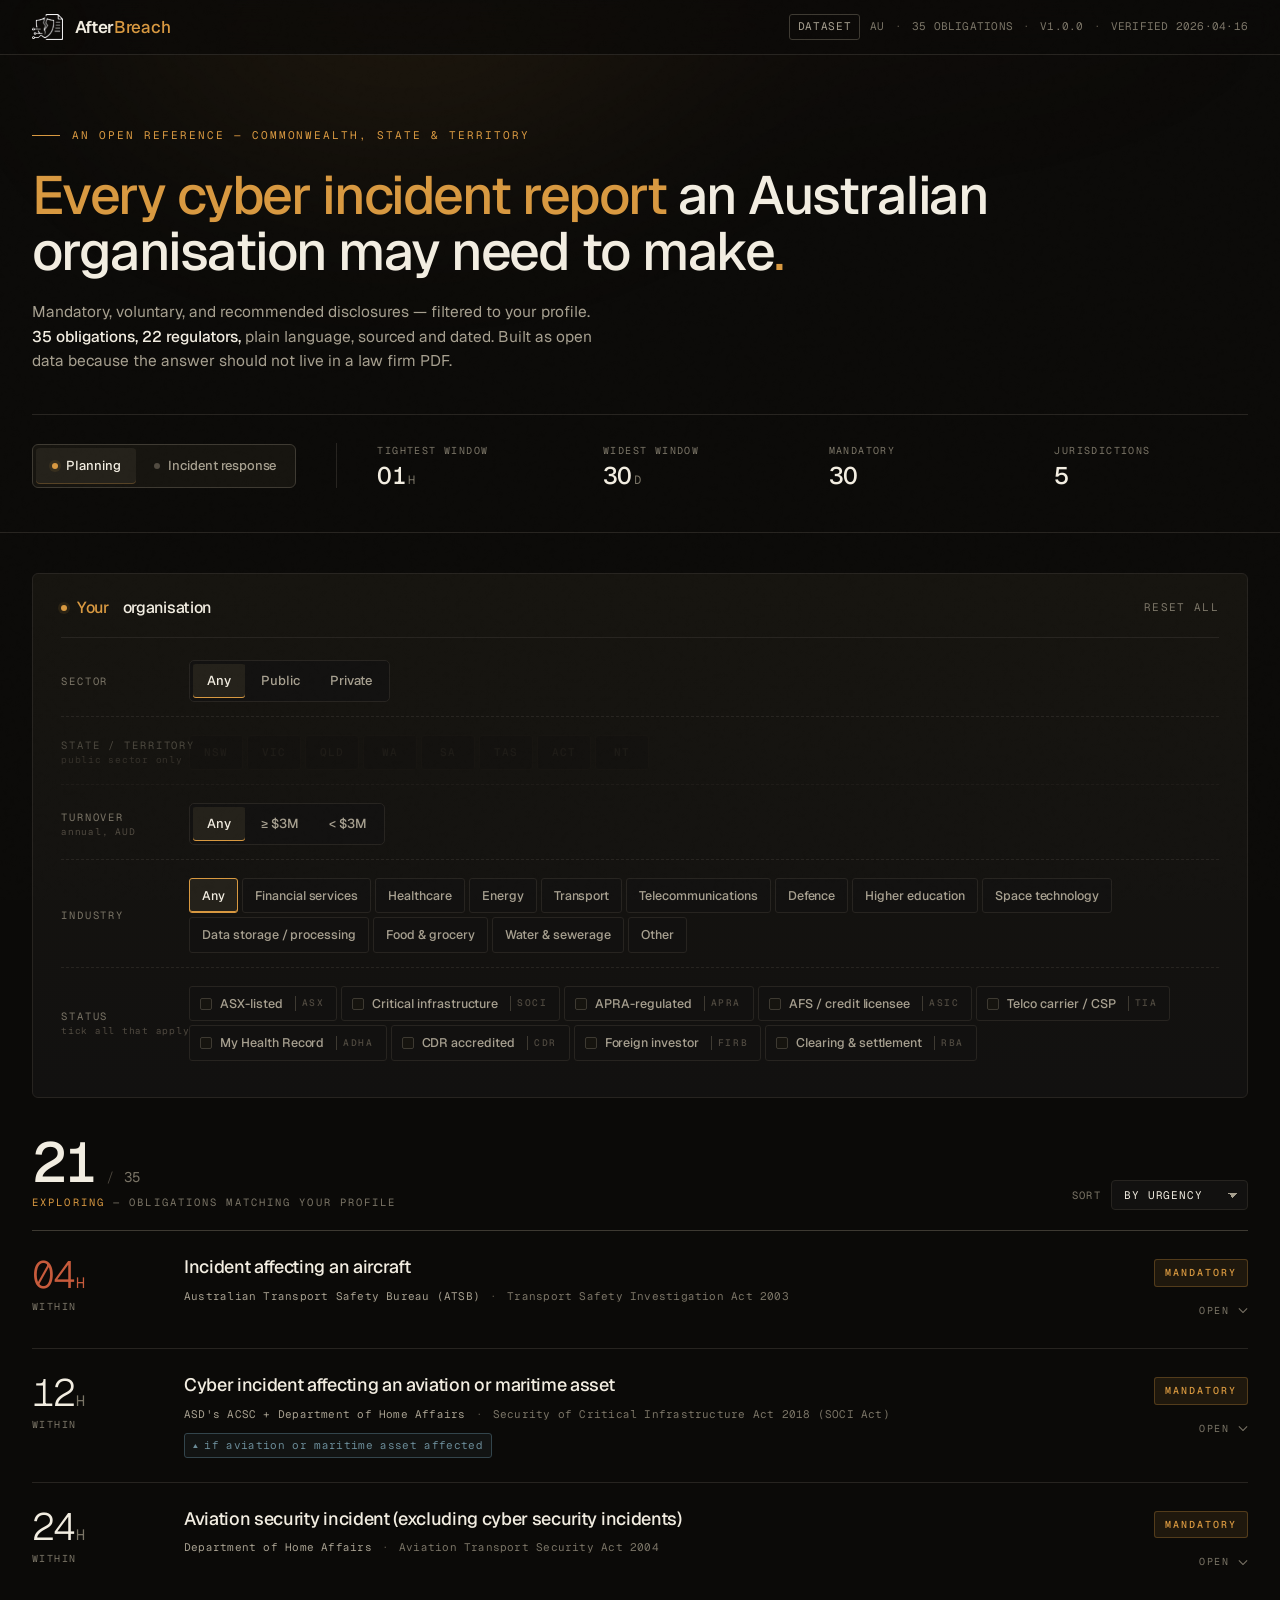
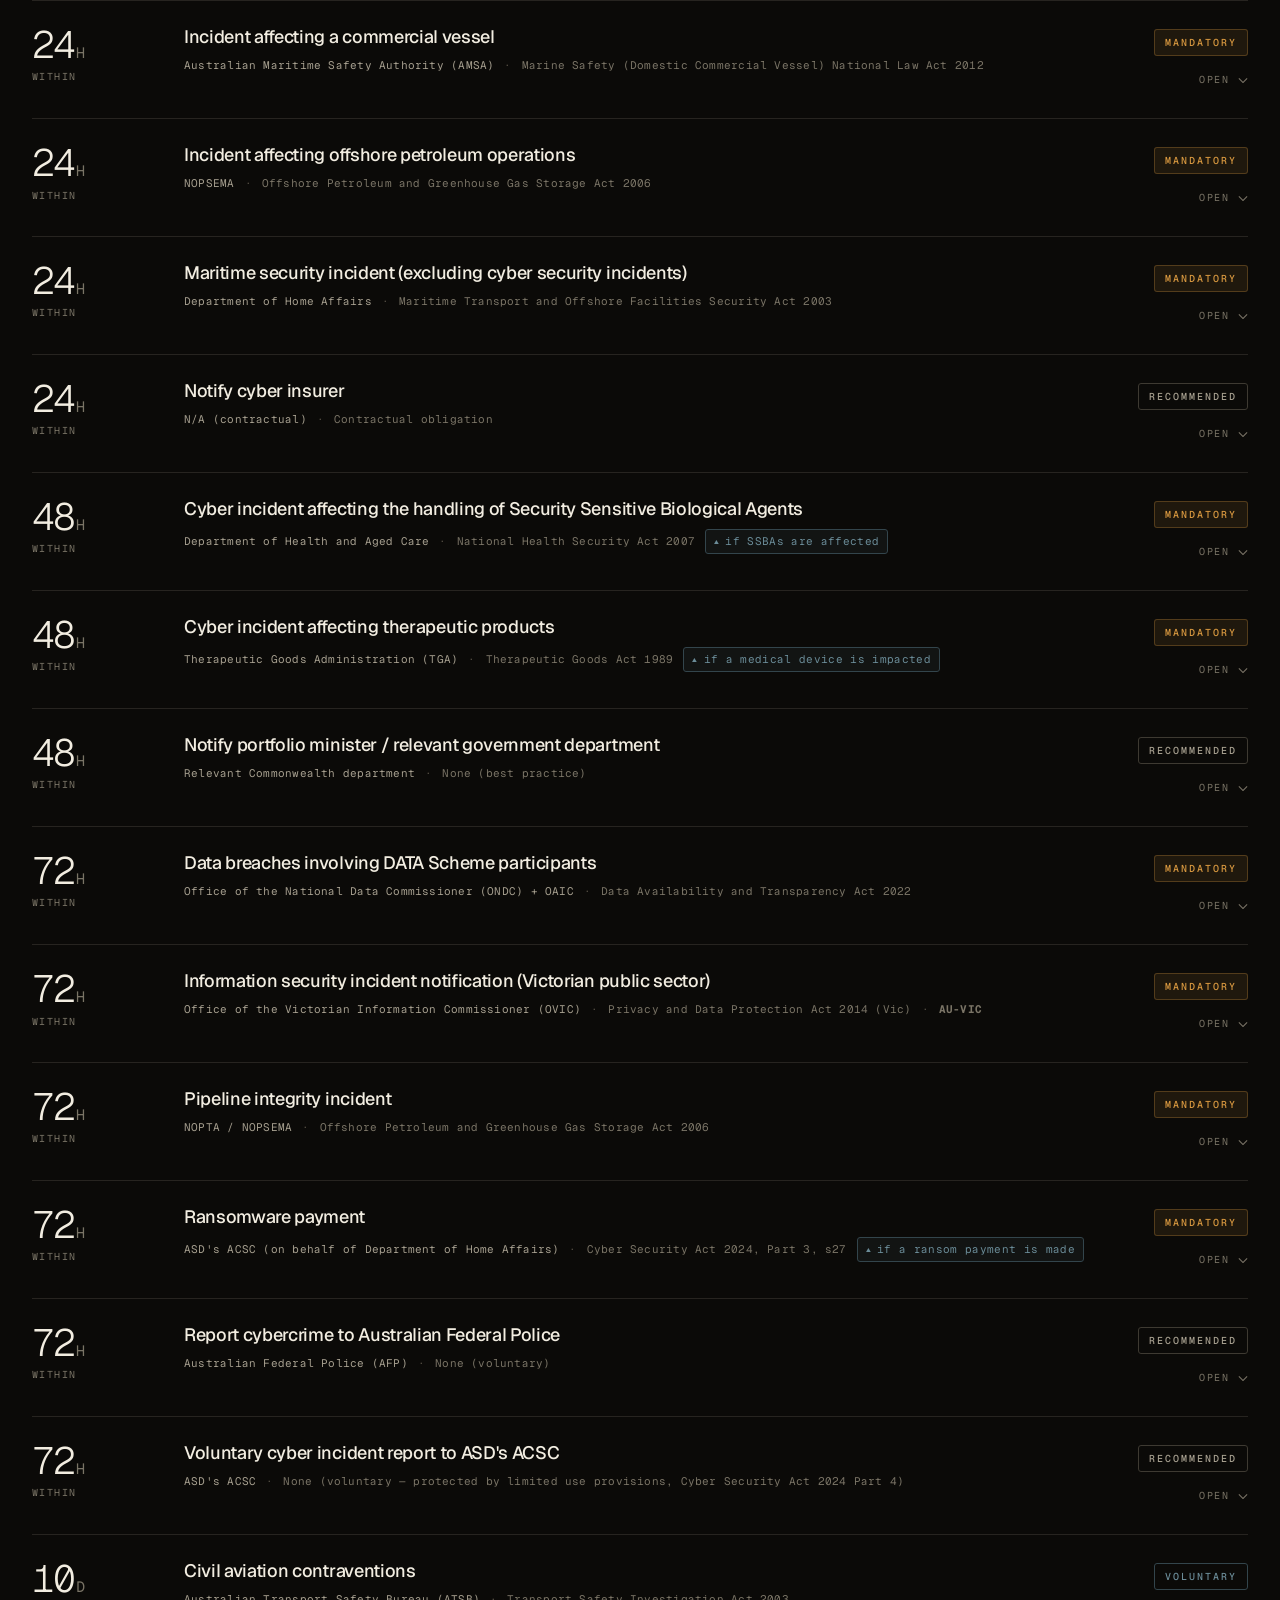
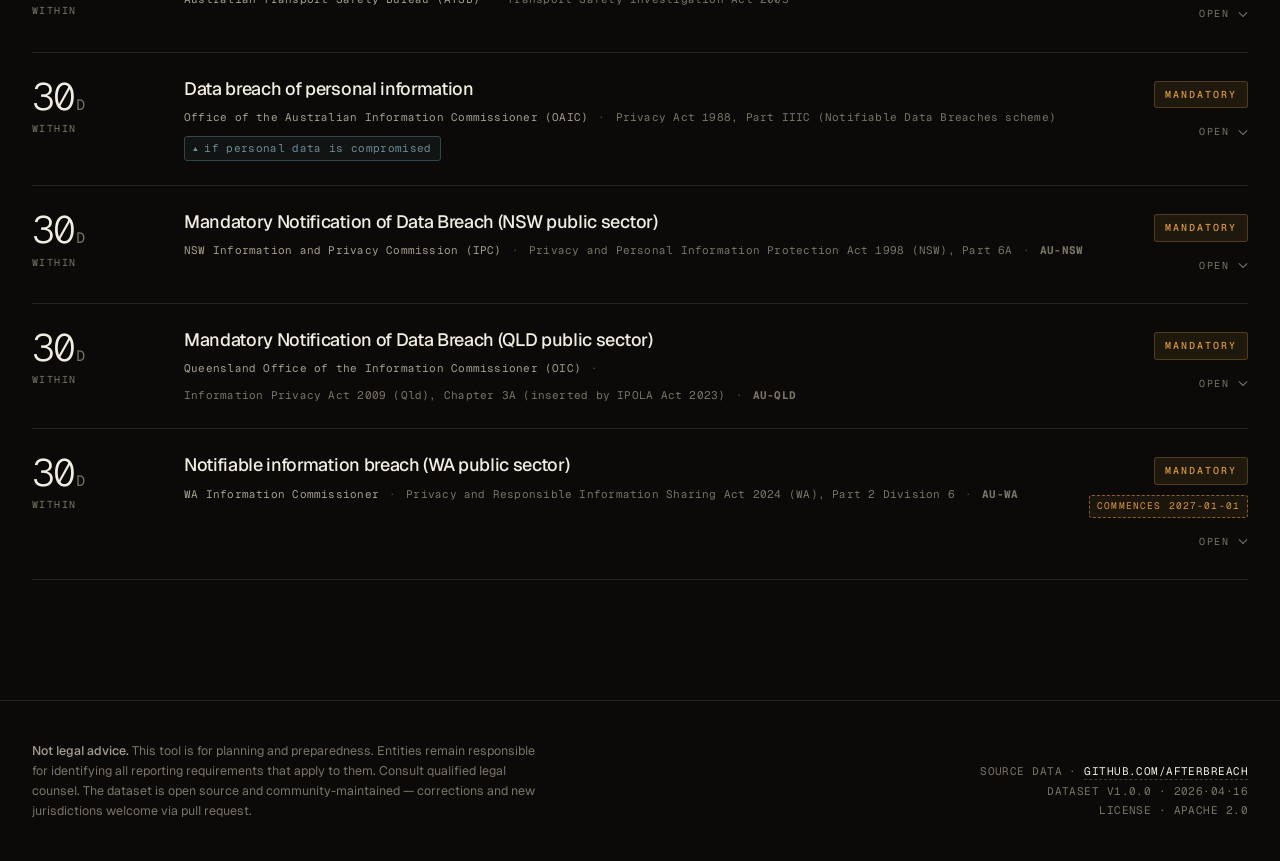
==== commit 73fefc3a: "Redesign: stacked layout, Geist typography - Switch from Fraunces/Instrument/JetBrains to Geist + Ge" ====
--- a/web/index.html
+++ b/web/index.html
@@ -9,7 +9,7 @@
 
     <link rel="preconnect" href="https://fonts.googleapis.com">
     <link rel="preconnect" href="https://fonts.gstatic.com" crossorigin>
-    <link href="https://fonts.googleapis.com/css2?family=Fraunces:ital,opsz,wght,SOFT,WONK@0,9..144,300..700,0..100,0..1;1,9..144,300..700,0..100,0..1&family=Instrument+Sans:ital,wght@0,400..700;1,400..700&family=JetBrains+Mono:ital,wght@0,200..700;1,200..700&display=swap" rel="stylesheet">
+    <link href="https://fonts.googleapis.com/css2?family=Geist:wght@300..700&family=Geist+Mono:wght@300..600&display=swap" rel="stylesheet">
     <link rel="stylesheet" href="styles.css">
 </head>
 <body>
@@ -40,16 +40,16 @@
 <!-- ================= HERO ================= -->
 <section class="hero">
     <div class="hero-inner">
-        <p class="hero-kicker">An open reference — Commonwealth &amp; state / territory</p>
+        <p class="hero-kicker">An open reference — Commonwealth, state &amp; territory</p>
 
         <h1 class="hero-title">
-            <em>Every cyber&nbsp;incident report</em> an Australian organisation may need to make<span class="full-stop">.</span>
+            <span class="accent">Every cyber incident report</span> an Australian organisation may need to make<span class="full-stop">.</span>
         </h1>
 
         <p class="hero-sub">
-            Mandatory, voluntary, and recommended disclosures — filtered to your organisation's profile.
+            Mandatory, voluntary, and recommended disclosures — filtered to your profile.
             <strong>35 obligations, 22 regulators,</strong> plain language, sourced and dated.
-            Built as an open dataset because the answer should not live in a law firm PDF.
+            Built as open data because the answer should not live in a law firm PDF.
         </p>
 
         <div class="hero-bar">
@@ -84,123 +84,145 @@
     </div>
 </section>
 
-<!-- ================= WORKSPACE ================= -->
-<main class="workspace">
-
-    <!-- Profile panel -->
-    <aside class="panel-profile" aria-label="Organisation profile">
-
-        <header class="panel-head">
-            <h2 class="panel-title"><em>Your</em> organisation</h2>
-            <button class="reset-link" id="reset-btn" type="button">Reset</button>
+<!-- ================= PAGE (selector above, results below) ================= -->
+<main class="page">
+
+    <!-- Selector -->
+    <section class="selector" aria-label="Organisation profile selector">
+
+        <header class="selector-head">
+            <h2 class="selector-title"><span class="accent">Your</span>&nbsp;organisation</h2>
+            <button class="reset-link" id="reset-btn" type="button">Reset all</button>
         </header>
 
-        <fieldset class="group">
-            <legend>Sector</legend>
-            <div class="segmented" role="radiogroup" aria-label="Sector">
-                <button class="seg" data-field="sector" data-value="any" role="radio" aria-checked="true">Any</button>
-                <button class="seg" data-field="sector" data-value="public" role="radio" aria-checked="false">Public</button>
-                <button class="seg" data-field="sector" data-value="private" role="radio" aria-checked="false">Private</button>
+        <div class="filter-row" data-filter="sector">
+            <div class="filter-label">Sector</div>
+            <div class="filter-controls">
+                <div class="segmented" role="radiogroup" aria-label="Sector">
+                    <button class="seg" data-field="sector" data-value="any" role="radio" aria-checked="true">Any</button>
+                    <button class="seg" data-field="sector" data-value="public" role="radio" aria-checked="false">Public</button>
+                    <button class="seg" data-field="sector" data-value="private" role="radio" aria-checked="false">Private</button>
+                </div>
             </div>
-        </fieldset>
-
-        <fieldset class="group" id="group-state">
-            <legend>State / territory <span class="hint">(public sector only)</span></legend>
-            <div class="chip-grid" role="radiogroup" aria-label="State or territory">
-                <button class="chip" data-field="state" data-value="NSW" disabled>NSW</button>
-                <button class="chip" data-field="state" data-value="VIC" disabled>VIC</button>
-                <button class="chip" data-field="state" data-value="QLD" disabled>QLD</button>
-                <button class="chip" data-field="state" data-value="WA" disabled>WA</button>
-                <button class="chip" data-field="state" data-value="SA" disabled>SA</button>
-                <button class="chip" data-field="state" data-value="TAS" disabled>TAS</button>
-                <button class="chip" data-field="state" data-value="ACT" disabled>ACT</button>
-                <button class="chip" data-field="state" data-value="NT" disabled>NT</button>
+        </div>
+
+        <div class="filter-row" data-filter="state">
+            <div class="filter-label">
+                State / territory
+                <span class="hint">public sector only</span>
             </div>
-        </fieldset>
-
-        <fieldset class="group">
-            <legend>Annual turnover (AUD)</legend>
-            <div class="segmented" role="radiogroup" aria-label="Annual turnover">
-                <button class="seg" data-field="turnover" data-value="any" role="radio" aria-checked="true">Any</button>
-                <button class="seg" data-field="turnover" data-value="above" role="radio" aria-checked="false">&ge;&nbsp;$3M</button>
-                <button class="seg" data-field="turnover" data-value="below" role="radio" aria-checked="false">&lt;&nbsp;$3M</button>
+            <div class="filter-controls">
+                <div class="state-chips" role="radiogroup" aria-label="State or territory">
+                    <button class="chip-state" data-field="state" data-value="NSW" disabled>NSW</button>
+                    <button class="chip-state" data-field="state" data-value="VIC" disabled>VIC</button>
+                    <button class="chip-state" data-field="state" data-value="QLD" disabled>QLD</button>
+                    <button class="chip-state" data-field="state" data-value="WA"  disabled>WA</button>
+                    <button class="chip-state" data-field="state" data-value="SA"  disabled>SA</button>
+                    <button class="chip-state" data-field="state" data-value="TAS" disabled>TAS</button>
+                    <button class="chip-state" data-field="state" data-value="ACT" disabled>ACT</button>
+                    <button class="chip-state" data-field="state" data-value="NT"  disabled>NT</button>
+                </div>
             </div>
-        </fieldset>
-
-        <fieldset class="group">
-            <legend>Industry</legend>
-            <div class="industry-list" role="radiogroup" aria-label="Industry">
-                <button data-field="industry" data-value="all" class="is-active">Any industry</button>
-                <button data-field="industry" data-value="398">Financial services</button>
-                <button data-field="industry" data-value="400">Healthcare</button>
-                <button data-field="industry" data-value="397">Energy</button>
-                <button data-field="industry" data-value="404">Transport</button>
-                <button data-field="industry" data-value="403">Telecommunications</button>
-                <button data-field="industry" data-value="396">Defence</button>
-                <button data-field="industry" data-value="401">Higher education</button>
-                <button data-field="industry" data-value="402">Space technology</button>
-                <button data-field="industry" data-value="395">Data storage / processing</button>
-                <button data-field="industry" data-value="399">Food &amp; grocery</button>
-                <button data-field="industry" data-value="405">Water &amp; sewerage</button>
-                <button data-field="industry" data-value="406">Other</button>
+        </div>
+
+        <div class="filter-row" data-filter="turnover">
+            <div class="filter-label">Turnover <span class="hint">annual, AUD</span></div>
+            <div class="filter-controls">
+                <div class="segmented" role="radiogroup" aria-label="Annual turnover">
+                    <button class="seg" data-field="turnover" data-value="any"   role="radio" aria-checked="true">Any</button>
+                    <button class="seg" data-field="turnover" data-value="above" role="radio" aria-checked="false">&ge;&nbsp;$3M</button>
+                    <button class="seg" data-field="turnover" data-value="below" role="radio" aria-checked="false">&lt;&nbsp;$3M</button>
+                </div>
             </div>
-        </fieldset>
-
-        <fieldset class="group">
-            <legend>Regulatory status <span class="hint">tick all that apply</span></legend>
-            <div class="flag-list">
-                <label class="flag">
-                    <input type="checkbox" data-flag="asx">
-                    <span class="flag-label">ASX-listed entity</span>
-                    <span class="flag-tag">ASX</span>
-                </label>
-                <label class="flag">
-                    <input type="checkbox" data-flag="ci">
-                    <span class="flag-label">Critical infrastructure entity</span>
-                    <span class="flag-tag">SOCI</span>
-                </label>
-                <label class="flag">
-                    <input type="checkbox" data-flag="apra">
-                    <span class="flag-label">APRA-regulated (bank, insurer, super)</span>
-                    <span class="flag-tag">APRA</span>
-                </label>
-                <label class="flag">
-                    <input type="checkbox" data-flag="afs">
-                    <span class="flag-label">AFS or credit licensee</span>
-                    <span class="flag-tag">ASIC</span>
-                </label>
-                <label class="flag">
-                    <input type="checkbox" data-flag="telco">
-                    <span class="flag-label">Telco carrier / CSP</span>
-                    <span class="flag-tag">TIA</span>
-                </label>
-                <label class="flag">
-                    <input type="checkbox" data-flag="mhr">
-                    <span class="flag-label">My Health Record participant</span>
-                    <span class="flag-tag">ADHA</span>
-                </label>
-                <label class="flag">
-                    <input type="checkbox" data-flag="cdr">
-                    <span class="flag-label">CDR accredited data recipient</span>
-                    <span class="flag-tag">CDR</span>
-                </label>
-                <label class="flag">
-                    <input type="checkbox" data-flag="foreign">
-                    <span class="flag-label">Foreign investor (FIRB conditions)</span>
-                    <span class="flag-tag">FIRB</span>
-                </label>
-                <label class="flag">
-                    <input type="checkbox" data-flag="clearing">
-                    <span class="flag-label">Clearing &amp; settlement licensee</span>
-                    <span class="flag-tag">RBA</span>
-                </label>
+        </div>
+
+        <div class="filter-row" data-filter="industry">
+            <div class="filter-label">Industry</div>
+            <div class="filter-controls">
+                <div class="industry-chips" role="radiogroup" aria-label="Industry">
+                    <button class="chip-industry is-active" data-field="industry" data-value="all">Any</button>
+                    <button class="chip-industry" data-field="industry" data-value="398">Financial services</button>
+                    <button class="chip-industry" data-field="industry" data-value="400">Healthcare</button>
+                    <button class="chip-industry" data-field="industry" data-value="397">Energy</button>
+                    <button class="chip-industry" data-field="industry" data-value="404">Transport</button>
+                    <button class="chip-industry" data-field="industry" data-value="403">Telecommunications</button>
+                    <button class="chip-industry" data-field="industry" data-value="396">Defence</button>
+                    <button class="chip-industry" data-field="industry" data-value="401">Higher education</button>
+                    <button class="chip-industry" data-field="industry" data-value="402">Space technology</button>
+                    <button class="chip-industry" data-field="industry" data-value="395">Data storage / processing</button>
+                    <button class="chip-industry" data-field="industry" data-value="399">Food &amp; grocery</button>
+                    <button class="chip-industry" data-field="industry" data-value="405">Water &amp; sewerage</button>
+                    <button class="chip-industry" data-field="industry" data-value="406">Other</button>
+                </div>
             </div>
-        </fieldset>
-
-    </aside>
-
-    <!-- Results panel -->
-    <section class="panel-results" aria-live="polite" aria-label="Applicable obligations">
+        </div>
+
+        <div class="filter-row" data-filter="status">
+            <div class="filter-label">Status <span class="hint">tick all that apply</span></div>
+            <div class="filter-controls">
+                <div class="flag-chips">
+                    <label class="flag-chip">
+                        <input type="checkbox" data-flag="asx">
+                        <span class="mark" aria-hidden="true"></span>
+                        <span>ASX-listed</span>
+                        <span class="tag">ASX</span>
+                    </label>
+                    <label class="flag-chip">
+                        <input type="checkbox" data-flag="ci">
+                        <span class="mark" aria-hidden="true"></span>
+                        <span>Critical infrastructure</span>
+                        <span class="tag">SOCI</span>
+                    </label>
+                    <label class="flag-chip">
+                        <input type="checkbox" data-flag="apra">
+                        <span class="mark" aria-hidden="true"></span>
+                        <span>APRA-regulated</span>
+                        <span class="tag">APRA</span>
+                    </label>
+                    <label class="flag-chip">
+                        <input type="checkbox" data-flag="afs">
+                        <span class="mark" aria-hidden="true"></span>
+                        <span>AFS / credit licensee</span>
+                        <span class="tag">ASIC</span>
+                    </label>
+                    <label class="flag-chip">
+                        <input type="checkbox" data-flag="telco">
+                        <span class="mark" aria-hidden="true"></span>
+                        <span>Telco carrier / CSP</span>
+                        <span class="tag">TIA</span>
+                    </label>
+                    <label class="flag-chip">
+                        <input type="checkbox" data-flag="mhr">
+                        <span class="mark" aria-hidden="true"></span>
+                        <span>My Health Record</span>
+                        <span class="tag">ADHA</span>
+                    </label>
+                    <label class="flag-chip">
+                        <input type="checkbox" data-flag="cdr">
+                        <span class="mark" aria-hidden="true"></span>
+                        <span>CDR accredited</span>
+                        <span class="tag">CDR</span>
+                    </label>
+                    <label class="flag-chip">
+                        <input type="checkbox" data-flag="foreign">
+                        <span class="mark" aria-hidden="true"></span>
+                        <span>Foreign investor</span>
+                        <span class="tag">FIRB</span>
+                    </label>
+                    <label class="flag-chip">
+                        <input type="checkbox" data-flag="clearing">
+                        <span class="mark" aria-hidden="true"></span>
+                        <span>Clearing &amp; settlement</span>
+                        <span class="tag">RBA</span>
+                    </label>
+                </div>
+            </div>
+        </div>
+
+    </section>
+
+    <!-- Results -->
+    <section class="results" aria-live="polite" aria-label="Applicable obligations">
 
         <header class="results-head">
             <div class="results-count">
@@ -240,7 +262,7 @@
             community-maintained — corrections and new jurisdictions welcome via pull request.
         </p>
         <div class="footer-meta">
-            Source data · <a href="#" target="_blank" rel="noopener">github / afterbreach</a><br>
+            Source data · <a href="https://github.com/AfterBreach/AfterBreach" target="_blank" rel="noopener">github.com/afterbreach</a><br>
             Dataset v1.0.0 · 2026·04·16<br>
             License · Apache 2.0
         </div>
--- a/web/styles.css
+++ b/web/styles.css
@@ -1,15 +1,12 @@
-/* ============================================================
-   AFTERBREACH — Editorial Terminal stylesheet
-   ------------------------------------------------------------
-   Typography: Fraunces (variable serif), Instrument Sans,
-               JetBrains Mono
-   Palette:    warm-black, cream/paper ink, ochre accent
-   ============================================================ */
+/* ==================================================================
+   AFTERBREACH — clean, modern, single-column.
+   Typography: Geist + Geist Mono.
+   ================================================================== */
 
 :root {
     /* ---- Palette ---- */
     --bg:            #0b0a08;
-    --bg-raised:     #111010;
+    --bg-raised:     #121110;
     --surface:       #16140f;
     --surface-2:     #1c1a14;
     --surface-3:     #24211a;
@@ -19,33 +16,32 @@
     --border-hi:     #3e3a32;
     --border-accent: rgba(216, 152, 64, 0.28);
 
-    --ink:           #f2ede1;   /* cream / paper */
+    --ink:           #f2ede1;
     --ink-strong:    #fffdf7;
     --ink-mid:       #a69f8f;
     --ink-dim:       #7a7466;
     --ink-low:       #504a40;
 
-    --accent:        #d89840;   /* ochre — not gold, not yellow */
+    --accent:        #d89840;
     --accent-hi:     #ecb560;
     --accent-dim:    #8c5f22;
     --accent-glow:   rgba(216, 152, 64, 0.10);
 
-    --urgent:        #c75b3c;   /* blood orange for ≤ 4h */
+    --urgent:        #c75b3c;
     --urgent-dim:    #7d2e18;
-    --cool:          #6b8c98;   /* voluntary / recommended */
+    --cool:          #6b8c98;
     --cool-dim:      #33454c;
 
     /* ---- Typography ---- */
-    --ff-serif: "Fraunces", "Iowan Old Style", "Palatino", Georgia, serif;
-    --ff-sans:  "Instrument Sans", -apple-system, BlinkMacSystemFont, "Segoe UI", sans-serif;
-    --ff-mono:  "JetBrains Mono", ui-monospace, "SF Mono", Menlo, Monaco, Consolas, monospace;
+    --ff-sans: "Geist", -apple-system, BlinkMacSystemFont, "Segoe UI", sans-serif;
+    --ff-mono: "Geist Mono", ui-monospace, "SF Mono", Menlo, Monaco, Consolas, monospace;
 
     /* ---- Rules ---- */
     --hair:    1px solid var(--border);
     --hair-hi: 1px solid var(--border-hi);
 
     /* ---- Layout ---- */
-    --max: 1440px;
+    --max: 1280px;
     --gutter: 32px;
 }
 
@@ -58,9 +54,9 @@
     background: var(--bg);
     color: var(--ink);
     font-family: var(--ff-sans);
-    font-size: 15px;
+    font-size: 14.5px;
     line-height: 1.55;
-    font-feature-settings: "ss01", "cv01", "cv02";
+    font-feature-settings: "ss01", "cv01", "cv02", "ss03";
     -webkit-font-smoothing: antialiased;
     -moz-osx-font-smoothing: grayscale;
     text-rendering: optimizeLegibility;
@@ -73,7 +69,7 @@
 img { max-width: 100%; display: block; }
 
 /* ============================================================
-   GRAIN + ATMOSPHERE
+   ATMOSPHERE (grain + soft glow)
    ============================================================ */
 
 .grain {
@@ -88,15 +84,15 @@
 
 .atmosphere {
     position: fixed;
-    top: -280px;
+    top: -320px;
     left: 50%;
     transform: translateX(-50%);
-    width: 1100px;
-    height: 600px;
+    width: 1200px;
+    height: 640px;
     background:
-      radial-gradient(ellipse 60% 70% at 30% 50%, rgba(216, 152, 64, 0.09), transparent 60%),
+      radial-gradient(ellipse 60% 70% at 30% 50%, rgba(216, 152, 64, 0.10), transparent 60%),
       radial-gradient(ellipse 60% 50% at 70% 40%, rgba(199, 91, 60, 0.04), transparent 65%);
-    filter: blur(60px);
+    filter: blur(70px);
     pointer-events: none;
     z-index: 0;
 }
@@ -107,12 +103,12 @@
 
 .topbar {
     border-bottom: var(--hair);
-    background: rgba(11, 10, 8, 0.85);
-    backdrop-filter: saturate(140%) blur(8px);
-    -webkit-backdrop-filter: saturate(140%) blur(8px);
+    background: rgba(11, 10, 8, 0.78);
+    backdrop-filter: saturate(140%) blur(12px);
+    -webkit-backdrop-filter: saturate(140%) blur(12px);
     position: sticky;
     top: 0;
-    z-index: 20;
+    z-index: 30;
 }
 
 .topbar-inner {
@@ -128,30 +124,28 @@
 .brand {
     display: flex;
     align-items: center;
-    gap: 14px;
+    gap: 12px;
     color: var(--ink);
 }
 
 .brand-mark {
-    height: 30px;
+    height: 26px;
     width: auto;
-    filter: drop-shadow(0 0 22px rgba(216, 152, 64, 0.15));
+    filter: drop-shadow(0 0 22px rgba(216, 152, 64, 0.12));
 }
 
 .brand-word {
-    font-family: var(--ff-serif);
-    font-weight: 440;
-    font-size: 20px;
-    letter-spacing: -0.005em;
-    font-variation-settings: "SOFT" 30, "opsz" 96, "wght" 440;
+    font-family: var(--ff-sans);
+    font-weight: 600;
+    font-size: 17px;
+    letter-spacing: -0.018em;
     line-height: 1;
 }
 
 .brand-word i {
-    font-style: italic;
+    font-style: normal;
     color: var(--accent);
-    font-weight: 380;
-    font-variation-settings: "SOFT" 60, "opsz" 96, "wght" 380;
+    font-weight: 500;
 }
 
 .topbar-meta {
@@ -161,7 +155,7 @@
     font-family: var(--ff-mono);
     font-size: 11px;
     color: var(--ink-dim);
-    letter-spacing: 0.04em;
+    letter-spacing: 0.02em;
     font-variant-numeric: tabular-nums;
     text-transform: uppercase;
 }
@@ -170,20 +164,20 @@
 
 .chip {
     border: 1px solid var(--border-hi);
-    border-radius: 2px;
+    border-radius: 3px;
     padding: 3px 8px;
     color: var(--ink-mid);
-    letter-spacing: 0.08em;
+    letter-spacing: 0.06em;
 }
 
 /* ============================================================
-   HERO / MASTHEAD
+   HERO
    ============================================================ */
 
 .hero {
     position: relative;
     border-bottom: var(--hair);
-    padding: 96px 0 56px;
+    padding: 72px 0 44px;
 }
 
 .hero-inner {
@@ -197,10 +191,10 @@
 .hero-kicker {
     font-family: var(--ff-mono);
     font-size: 11px;
-    letter-spacing: 0.22em;
+    letter-spacing: 0.18em;
     color: var(--accent);
     text-transform: uppercase;
-    margin-bottom: 30px;
+    margin-bottom: 24px;
     display: flex;
     align-items: center;
     gap: 12px;
@@ -208,38 +202,38 @@
 
 .hero-kicker::before {
     content: '';
-    width: 32px;
+    width: 28px;
     height: 1px;
     background: var(--accent);
     display: inline-block;
 }
 
 .hero-title {
-    font-family: var(--ff-serif);
-    font-weight: 360;
-    font-size: clamp(44px, 5.8vw, 88px);
-    line-height: 0.98;
+    font-family: var(--ff-sans);
+    font-weight: 500;
+    font-size: clamp(34px, 4.2vw, 56px);
+    line-height: 1.04;
     letter-spacing: -0.028em;
     color: var(--ink);
-    max-width: 22ch;
-    font-variation-settings: "SOFT" 30, "opsz" 144, "wght" 360;
-}
-
-.hero-title em {
-    font-style: italic;
+    max-width: 28ch;
+}
+
+.hero-title .accent {
     color: var(--accent);
-    font-weight: 300;
-    font-variation-settings: "SOFT" 60, "opsz" 144, "wght" 300;
-}
-
-.hero-title .full-stop { color: var(--accent); }
+    font-weight: 500;
+}
+
+.hero-title .full-stop {
+    color: var(--accent);
+    font-weight: 400;
+}
 
 .hero-sub {
     max-width: 58ch;
     color: var(--ink-mid);
-    font-size: 17px;
-    line-height: 1.55;
-    margin-top: 32px;
+    font-size: 15.5px;
+    line-height: 1.6;
+    margin-top: 20px;
 }
 
 .hero-sub strong {
@@ -251,14 +245,14 @@
     display: grid;
     grid-template-columns: auto 1fr;
     align-items: center;
-    gap: 48px;
-    margin-top: 64px;
-    padding-top: 32px;
+    gap: 40px;
+    margin-top: 40px;
+    padding-top: 28px;
     border-top: var(--hair);
 }
 
 @media (max-width: 820px) {
-    .hero-bar { grid-template-columns: 1fr; }
+    .hero-bar { grid-template-columns: 1fr; gap: 24px; }
 }
 
 /* ---- Mode toggle ---- */
@@ -266,7 +260,7 @@
 .mode-toggle {
     display: inline-flex;
     border: 1px solid var(--border-hi);
-    border-radius: 4px;
+    border-radius: 6px;
     padding: 3px;
     background: var(--surface);
     gap: 2px;
@@ -277,15 +271,15 @@
     border: none;
     color: var(--ink-mid);
     font-family: var(--ff-sans);
-    font-size: 13.5px;
-    padding: 9px 18px;
-    border-radius: 2px;
+    font-size: 13px;
+    padding: 8px 16px;
+    border-radius: 4px;
     cursor: pointer;
-    letter-spacing: 0.005em;
+    letter-spacing: -0.005em;
     font-weight: 500;
     display: inline-flex;
     align-items: center;
-    gap: 10px;
+    gap: 8px;
     transition: color 180ms ease, background 180ms ease;
 }
 
@@ -317,7 +311,7 @@
     50%      { box-shadow: 0 0 0 5px transparent; }
 }
 
-/* ---- Stat strip ---- */
+/* ---- Stats strip ---- */
 
 .stat-strip {
     display: grid;
@@ -325,7 +319,7 @@
     grid-auto-columns: minmax(0, 1fr);
     gap: 32px;
     border-left: var(--hair);
-    padding-left: 48px;
+    padding-left: 40px;
 }
 
 @media (max-width: 820px) {
@@ -333,14 +327,14 @@
         border-left: none;
         padding-left: 0;
         border-top: var(--hair);
-        padding-top: 24px;
+        padding-top: 20px;
     }
 }
 
 .stat {
     display: flex;
     flex-direction: column;
-    gap: 6px;
+    gap: 4px;
     min-width: 0;
 }
 
@@ -348,93 +342,88 @@
     font-family: var(--ff-mono);
     font-size: 10px;
     color: var(--ink-dim);
-    letter-spacing: 0.16em;
+    letter-spacing: 0.14em;
     text-transform: uppercase;
 }
 
 .stat-value {
-    font-family: var(--ff-serif);
-    font-size: 30px;
+    font-family: var(--ff-sans);
+    font-size: 24px;
+    font-weight: 500;
+    color: var(--ink);
+    font-variant-numeric: tabular-nums;
+    letter-spacing: -0.024em;
+    line-height: 1.05;
+}
+
+.stat-value .stat-unit {
+    font-family: var(--ff-mono);
+    font-size: 12px;
+    color: var(--ink-dim);
+    letter-spacing: 0.04em;
+    margin-left: 2px;
     font-weight: 400;
-    color: var(--ink);
-    font-variant-numeric: tabular-nums;
-    letter-spacing: -0.02em;
-    line-height: 1;
-    font-variation-settings: "SOFT" 20, "opsz" 60, "wght" 400;
-}
-
-.stat-value .stat-unit {
-    font-family: var(--ff-mono);
-    font-size: 13px;
-    color: var(--ink-dim);
-    letter-spacing: 0.06em;
-    margin-left: 3px;
-    font-weight: 400;
 }
 
 /* ============================================================
-   WORKSPACE (profile + results)
+   PAGE LAYOUT (single column)
    ============================================================ */
 
-.workspace {
+.page {
     max-width: var(--max);
     margin: 0 auto;
-    padding: 72px var(--gutter) 120px;
-    display: grid;
-    grid-template-columns: 340px 1fr;
-    gap: 64px;
-    align-items: start;
-}
-
-@media (max-width: 1000px) {
-    .workspace { grid-template-columns: 1fr; gap: 48px; }
-}
-
-/* ---- Profile panel (sticky) ---- */
-
-.panel-profile {
-    position: sticky;
-    top: 72px;
+    padding: 40px var(--gutter) 120px;
     display: flex;
     flex-direction: column;
-    gap: 28px;
-    max-height: calc(100vh - 88px);
-    overflow-y: auto;
-    padding-right: 4px;
-    scrollbar-width: thin;
-    scrollbar-color: var(--border-hi) transparent;
-}
-
-@media (max-width: 1000px) {
-    .panel-profile { position: static; max-height: none; }
-}
-
-.panel-profile::-webkit-scrollbar { width: 4px; }
-.panel-profile::-webkit-scrollbar-track { background: transparent; }
-.panel-profile::-webkit-scrollbar-thumb { background: var(--border-hi); border-radius: 4px; }
-
-.panel-head {
+    gap: 40px;
+    position: relative;
+    z-index: 1;
+}
+
+/* ============================================================
+   SELECTOR PANEL
+   ============================================================ */
+
+.selector {
+    border: var(--hair);
+    background:
+      linear-gradient(180deg, var(--surface) 0%, var(--bg-raised) 100%);
+    border-radius: 6px;
+    padding: 22px 28px;
+    display: flex;
+    flex-direction: column;
+    gap: 4px;
+}
+
+.selector-head {
     display: flex;
     justify-content: space-between;
     align-items: baseline;
-    padding-bottom: 18px;
-    border-bottom: var(--hair-hi);
-}
-
-.panel-title {
-    font-family: var(--ff-serif);
-    font-weight: 460;
-    font-size: 24px;
-    line-height: 1;
-    letter-spacing: -0.015em;
-    color: var(--ink);
-    font-variation-settings: "SOFT" 30, "opsz" 36, "wght" 460;
-}
-
-.panel-title em {
-    font-style: italic;
-    color: var(--accent);
-    font-weight: 380;
+    padding-bottom: 16px;
+    border-bottom: var(--hair);
+    margin-bottom: 4px;
+}
+
+.selector-title {
+    font-family: var(--ff-sans);
+    font-weight: 500;
+    font-size: 16px;
+    letter-spacing: -0.018em;
+    color: var(--ink);
+    display: flex;
+    align-items: center;
+    gap: 10px;
+}
+
+.selector-title .accent { color: var(--accent); font-weight: 500; }
+
+.selector-title::before {
+    content: '';
+    width: 6px;
+    height: 6px;
+    background: var(--accent);
+    border-radius: 50%;
+    box-shadow: 0 0 0 3px var(--accent-glow);
 }
 
 .reset-link {
@@ -442,8 +431,8 @@
     border: none;
     color: var(--ink-dim);
     font-family: var(--ff-mono);
-    font-size: 10px;
-    letter-spacing: 0.16em;
+    font-size: 11px;
+    letter-spacing: 0.12em;
     text-transform: uppercase;
     cursor: pointer;
     padding: 0;
@@ -451,57 +440,78 @@
 }
 .reset-link:hover { color: var(--accent); }
 
-/* ---- Group ---- */
-
-.group {
-    border: none;
-    display: flex;
-    flex-direction: column;
-    gap: 10px;
-}
-
-.group legend {
-    font-family: var(--ff-mono);
-    font-size: 10px;
-    letter-spacing: 0.22em;
-    text-transform: uppercase;
-    color: var(--ink-dim);
-    margin-bottom: 2px;
-    display: flex;
-    align-items: center;
-    gap: 8px;
-}
-
-.group legend .hint {
+/* ---- Filter rows ---- */
+
+.filter-row {
+    display: grid;
+    grid-template-columns: 104px minmax(0, 1fr);
+    align-items: center;
+    gap: 24px;
+    padding: 14px 0;
+    border-bottom: 1px dashed var(--border);
+    min-height: 48px;
+}
+
+.filter-row:last-child { border-bottom: none; }
+
+.filter-label {
+    font-family: var(--ff-mono);
+    font-size: 10.5px;
+    letter-spacing: 0.18em;
+    text-transform: uppercase;
+    color: var(--ink-dim);
+    white-space: nowrap;
+    line-height: 1.2;
+}
+
+.filter-label .hint {
+    display: block;
     color: var(--ink-low);
     letter-spacing: 0.08em;
     text-transform: none;
-    font-size: 10px;
+    font-size: 9.5px;
+    margin-top: 2px;
+}
+
+.filter-controls {
+    display: flex;
+    flex-wrap: wrap;
+    gap: 6px;
+    align-items: center;
+}
+
+@media (max-width: 720px) {
+    .filter-row {
+        grid-template-columns: 1fr;
+        gap: 10px;
+        padding: 16px 0;
+    }
 }
 
 /* ---- Segmented control ---- */
 
 .segmented {
-    display: flex;
-    background: var(--surface);
+    display: inline-flex;
+    background: var(--bg-raised);
     border: 1px solid var(--border);
-    border-radius: 3px;
+    border-radius: 5px;
     padding: 3px;
     gap: 2px;
 }
 
 .seg {
-    flex: 1;
     background: transparent;
     border: none;
     color: var(--ink-mid);
     font-family: var(--ff-sans);
     font-size: 13px;
-    padding: 9px 10px;
-    border-radius: 2px;
+    padding: 7px 14px;
+    border-radius: 3px;
     cursor: pointer;
     transition: color 160ms, background 160ms, box-shadow 160ms;
     font-weight: 500;
+    letter-spacing: -0.003em;
+    white-space: nowrap;
 }
 
 .seg:hover { color: var(--ink); }
@@ -512,176 +522,158 @@
     box-shadow: inset 0 -1px 0 var(--accent);
 }
 
-/* ---- Chip grid (states) ---- */
-
-.chip-grid {
-    display: grid;
-    grid-template-columns: repeat(4, 1fr);
+/* ---- State chips ---- */
+
+.state-chips {
+    display: flex;
     gap: 4px;
-}
-
-.chip {
-    background: var(--surface);
+    flex-wrap: wrap;
+}
+
+.chip-state {
+    background: var(--bg-raised);
     border: 1px solid var(--border);
     color: var(--ink-mid);
     font-family: var(--ff-mono);
     font-size: 11px;
-    padding: 10px 4px;
-    border-radius: 2px;
+    padding: 8px 12px;
+    border-radius: 3px;
     cursor: pointer;
     letter-spacing: 0.08em;
     text-transform: uppercase;
     transition: all 160ms ease;
     font-weight: 500;
-}
-
-.chip:hover { border-color: var(--border-hi); color: var(--ink); }
-
-.chip.is-active {
+    min-width: 54px;
+    text-align: center;
+}
+
+.chip-state:hover { border-color: var(--border-hi); color: var(--ink); }
+
+.chip-state.is-active {
     background: var(--accent-glow);
     border-color: var(--accent);
     color: var(--accent-hi);
 }
 
-.chip:disabled {
-    opacity: 0.35;
+.chip-state:disabled {
+    opacity: 0.3;
     cursor: not-allowed;
     color: var(--ink-low);
 }
 
-/* ---- Industry list ---- */
-
-.industry-list {
-    display: grid;
-    grid-template-columns: 1fr 1fr;
-    gap: 1px;
-    background: var(--border);
+/* ---- Industry chips ---- */
+
+.industry-chips {
+    display: flex;
+    flex-wrap: wrap;
+    gap: 4px;
+}
+
+.chip-industry {
+    background: var(--bg-raised);
     border: 1px solid var(--border);
-    border-radius: 3px;
-    overflow: hidden;
-}
-
-.industry-list button {
-    background: var(--surface);
-    border: none;
     color: var(--ink-mid);
     font-family: var(--ff-sans);
     font-size: 12.5px;
-    padding: 10px 12px;
-    text-align: left;
+    padding: 7px 12px;
+    border-radius: 3px;
     cursor: pointer;
-    transition: all 150ms;
+    transition: all 160ms ease;
+    font-weight: 500;
+    letter-spacing: -0.003em;
+}
+
+.chip-industry:hover { border-color: var(--border-hi); color: var(--ink); }
+
+.chip-industry.is-active {
+    background: var(--surface-3);
+    border-color: var(--accent);
+    color: var(--ink);
+    box-shadow: inset 0 -1px 0 var(--accent);
+}
+
+/* ---- Status flag chips (toggle checkboxes as chips) ---- */
+
+.flag-chips {
+    display: flex;
+    flex-wrap: wrap;
+    gap: 4px;
+}
+
+.flag-chip {
+    display: inline-flex;
+    align-items: center;
+    gap: 8px;
+    background: var(--bg-raised);
+    border: 1px solid var(--border);
+    color: var(--ink-mid);
+    font-size: 12.5px;
+    padding: 7px 12px 7px 10px;
+    border-radius: 3px;
+    cursor: pointer;
+    transition: all 160ms ease;
+    font-weight: 500;
+    letter-spacing: -0.003em;
     position: relative;
-}
-
-.industry-list button::after {
-    content: '';
+    user-select: none;
+}
+
+.flag-chip:hover { border-color: var(--border-hi); color: var(--ink); }
+
+.flag-chip input {
     position: absolute;
-    left: 0;
-    top: 0;
-    bottom: 0;
-    width: 2px;
-    background: transparent;
-    transition: background 150ms;
-}
-
-.industry-list button:hover {
-    background: var(--surface-2);
-    color: var(--ink);
-}
-
-.industry-list button.is-active {
-    background: var(--surface-3);
-    color: var(--ink);
-}
-
-.industry-list button.is-active::after {
-    background: var(--accent);
-}
-
-/* ---- Flag list ---- */
-
-.flag-list {
-    display: flex;
-    flex-direction: column;
-}
-
-.flag {
-    display: flex;
-    align-items: center;
-    gap: 12px;
-    padding: 11px 2px;
-    cursor: pointer;
-    border-bottom: 1px solid var(--border);
-    transition: border-color 150ms;
-}
-
-.flag:last-child { border-bottom: none; }
-.flag:hover { border-bottom-color: var(--border-hi); }
-
-.flag input {
-    appearance: none;
-    -webkit-appearance: none;
-    width: 16px;
-    height: 16px;
+    opacity: 0;
+    pointer-events: none;
+}
+
+.flag-chip .mark {
+    width: 12px;
+    height: 12px;
     border: 1px solid var(--border-hi);
-    background: var(--bg-raised);
     border-radius: 2px;
-    cursor: pointer;
-    position: relative;
+    background: var(--surface);
+    display: inline-grid;
+    place-items: center;
     flex-shrink: 0;
     transition: all 160ms;
 }
 
-.flag:hover input { border-color: var(--ink-dim); }
-
-.flag input:checked {
+.flag-chip:has(input:checked) {
+    background: var(--accent-glow);
+    border-color: var(--accent);
+    color: var(--ink);
+}
+
+.flag-chip:has(input:checked) .mark {
     background: var(--accent);
     border-color: var(--accent);
 }
 
-.flag input:checked::after {
+.flag-chip:has(input:checked) .mark::after {
     content: '';
-    position: absolute;
-    left: 3px;
-    top: 0;
-    width: 5px;
-    height: 9px;
+    width: 3px;
+    height: 6px;
     border-right: 2px solid var(--bg);
     border-bottom: 2px solid var(--bg);
-    transform: rotate(40deg);
-}
-
-.flag-label {
-    font-size: 14px;
-    color: var(--ink-mid);
-    transition: color 160ms;
-    user-select: none;
-}
-
-.flag:has(input:checked) .flag-label { color: var(--ink); }
-
-.flag-tag {
-    margin-left: auto;
+    transform: rotate(42deg) translate(-0.5px, -1px);
+}
+
+.flag-chip .tag {
     font-family: var(--ff-mono);
     font-size: 9.5px;
-    letter-spacing: 0.14em;
+    letter-spacing: 0.16em;
     color: var(--ink-low);
     text-transform: uppercase;
-}
-
-.flag:has(input:checked) .flag-tag { color: var(--accent); }
+    padding-left: 6px;
+    border-left: 1px solid var(--border-hi);
+    margin-left: 4px;
+}
+
+.flag-chip:has(input:checked) .tag { color: var(--accent); border-left-color: var(--accent-dim); }
 
 /* ============================================================
-   RESULTS PANEL
+   RESULTS
    ============================================================ */
-
-.panel-results {
-    display: flex;
-    flex-direction: column;
-    gap: 28px;
-    min-width: 0;
-}
 
 .results-head {
     display: flex;
@@ -695,30 +687,29 @@
 .results-count {
     display: flex;
     flex-direction: column;
-    gap: 4px;
+    gap: 6px;
 }
 
 .count-numerals {
     display: flex;
     align-items: baseline;
-    gap: 12px;
-    line-height: 0.85;
+    gap: 10px;
+    line-height: 1;
 }
 
 .count-main {
-    font-family: var(--ff-serif);
-    font-weight: 400;
-    font-size: 88px;
+    font-family: var(--ff-sans);
+    font-weight: 500;
+    font-size: 56px;
     color: var(--ink);
     font-variant-numeric: tabular-nums;
-    letter-spacing: -0.035em;
-    font-variation-settings: "SOFT" 20, "opsz" 144, "wght" 400;
-    line-height: 0.82;
+    letter-spacing: -0.036em;
+    line-height: 0.9;
 }
 
 .count-divider {
     font-family: var(--ff-mono);
-    font-size: 15px;
+    font-size: 14px;
     color: var(--ink-low);
     font-weight: 300;
     align-self: baseline;
@@ -728,17 +719,17 @@
     font-family: var(--ff-mono);
     font-size: 14px;
     color: var(--ink-dim);
-    letter-spacing: 0.04em;
+    letter-spacing: 0.02em;
     align-self: baseline;
+    font-variant-numeric: tabular-nums;
 }
 
 .count-label {
     font-family: var(--ff-mono);
     font-size: 10.5px;
     color: var(--ink-dim);
-    letter-spacing: 0.22em;
-    text-transform: uppercase;
-    margin-top: 8px;
+    letter-spacing: 0.2em;
+    text-transform: uppercase;
 }
 
 .count-label em {
@@ -752,7 +743,7 @@
     gap: 20px;
     font-family: var(--ff-mono);
     font-size: 10.5px;
-    letter-spacing: 0.14em;
+    letter-spacing: 0.12em;
     text-transform: uppercase;
     color: var(--ink-dim);
 }
@@ -764,14 +755,14 @@
 }
 
 .results-controls select {
-    background: var(--surface);
+    background: var(--bg-raised);
     border: 1px solid var(--border);
     color: var(--ink);
     padding: 7px 28px 7px 12px;
-    border-radius: 2px;
+    border-radius: 4px;
     font-family: var(--ff-mono);
     font-size: 11px;
-    letter-spacing: 0.1em;
+    letter-spacing: 0.08em;
     text-transform: uppercase;
     cursor: pointer;
     appearance: none;
@@ -798,9 +789,9 @@
 
 .obligation {
     display: grid;
-    grid-template-columns: 130px minmax(0, 1fr) auto;
-    gap: 36px;
-    padding: 28px 0;
+    grid-template-columns: 120px minmax(0, 1fr) auto;
+    gap: 32px;
+    padding: 24px 0;
     border-bottom: var(--hair);
     position: relative;
     align-items: start;
@@ -824,101 +815,82 @@
 }
 
 .obligation:hover::before { background: var(--accent-dim); }
-
 .obligation[data-open="true"]::before { background: var(--accent); }
 
-/* Deadline (left column) */
+/* Deadline */
 
 .oblig-deadline {
     display: flex;
     flex-direction: column;
-    gap: 6px;
-    padding-top: 4px;
+    gap: 4px;
+    padding-top: 2px;
 }
 
 .deadline-num {
     font-family: var(--ff-mono);
-    font-size: 44px;
+    font-size: 38px;
     font-weight: 300;
-    line-height: 0.9;
+    line-height: 0.95;
     color: var(--ink);
     font-variant-numeric: tabular-nums;
     letter-spacing: -0.04em;
     display: flex;
     align-items: baseline;
-    gap: 2px;
+    gap: 1px;
 }
 
 .deadline-num .unit {
-    font-size: 16px;
-    color: var(--ink-dim);
-    letter-spacing: 0.05em;
+    font-size: 15px;
+    color: var(--ink-dim);
+    letter-spacing: 0.04em;
     font-weight: 400;
 }
 
-.deadline-word {
-    font-family: var(--ff-mono);
-    font-size: 13px;
-    font-weight: 300;
-    color: var(--ink);
-    letter-spacing: -0.01em;
-    line-height: 1.1;
+.deadline-caption {
+    font-family: var(--ff-mono);
+    font-size: 10px;
+    color: var(--ink-dim);
+    letter-spacing: 0.14em;
+    text-transform: uppercase;
+    margin-top: 2px;
 }
 
 .oblig-deadline.is-urgent .deadline-num,
-.oblig-deadline.is-urgent .deadline-word { color: var(--urgent); }
-
-.deadline-caption {
-    font-family: var(--ff-mono);
-    font-size: 10px;
-    color: var(--ink-dim);
-    letter-spacing: 0.14em;
-    text-transform: uppercase;
-}
-
-/* Content (middle column) */
+.oblig-deadline.is-urgent .deadline-num .unit { color: var(--urgent); }
+
+/* Content */
 
 .oblig-content {
     min-width: 0;
     display: flex;
     flex-direction: column;
+    gap: 8px;
+}
+
+.oblig-name {
+    font-family: var(--ff-sans);
+    font-weight: 500;
+    font-size: 18px;
+    line-height: 1.35;
+    letter-spacing: -0.018em;
+    color: var(--ink);
+    max-width: 56ch;
+}
+
+.oblig-meta {
+    display: flex;
+    align-items: center;
     gap: 10px;
-}
-
-.oblig-name {
-    font-family: var(--ff-serif);
-    font-weight: 420;
-    font-size: 22px;
-    line-height: 1.24;
-    letter-spacing: -0.014em;
-    color: var(--ink);
-    font-variation-settings: "SOFT" 40, "opsz" 36, "wght" 420;
-    max-width: 52ch;
-}
-
-.oblig-meta {
-    display: flex;
-    align-items: center;
-    gap: 10px;
     font-family: var(--ff-mono);
     font-size: 11px;
     color: var(--ink-dim);
-    letter-spacing: 0.03em;
+    letter-spacing: 0.02em;
     flex-wrap: wrap;
 }
 
-.oblig-meta .regulator {
-    color: var(--ink-mid);
-}
-
-.oblig-meta .basis {
-    color: var(--ink-dim);
-}
-
-.oblig-meta .sep {
-    color: var(--ink-low);
-    user-select: none;
-}
+.oblig-meta .regulator { color: var(--ink-mid); }
+.oblig-meta .basis     { color: var(--ink-dim); }
+.oblig-meta .sep       { color: var(--ink-low); user-select: none; }
 
 .oblig-meta .scenario {
     display: inline-flex;
@@ -927,8 +899,8 @@
     color: var(--cool);
     background: rgba(107, 140, 152, 0.08);
     padding: 3px 8px;
-    border-radius: 2px;
-    letter-spacing: 0.04em;
+    border-radius: 3px;
+    letter-spacing: 0.03em;
     border: 1px solid var(--cool-dim);
     text-transform: none;
 }
@@ -939,24 +911,24 @@
     color: var(--cool);
 }
 
-/* Badge + expand (right column) */
+/* Badge + expand */
 
 .oblig-aside {
     display: flex;
     flex-direction: column;
     align-items: flex-end;
-    gap: 12px;
+    gap: 10px;
     padding-top: 4px;
-    min-width: 120px;
+    min-width: 118px;
 }
 
 .oblig-badge {
     font-family: var(--ff-mono);
     font-size: 10px;
-    letter-spacing: 0.22em;
+    letter-spacing: 0.2em;
     text-transform: uppercase;
     padding: 5px 10px;
-    border-radius: 2px;
+    border-radius: 3px;
     white-space: nowrap;
     font-weight: 500;
 }
@@ -982,11 +954,11 @@
 .oblig-not-in-force {
     font-family: var(--ff-mono);
     font-size: 9.5px;
-    letter-spacing: 0.14em;
+    letter-spacing: 0.12em;
     text-transform: uppercase;
     color: var(--accent);
     padding: 3px 7px;
-    border-radius: 2px;
+    border-radius: 3px;
     background: rgba(216, 152, 64, 0.08);
     border: 1px dashed var(--accent-dim);
 }
@@ -997,7 +969,7 @@
     color: var(--ink-dim);
     font-family: var(--ff-mono);
     font-size: 10px;
-    letter-spacing: 0.2em;
+    letter-spacing: 0.18em;
     text-transform: uppercase;
     padding: 6px 0;
     cursor: pointer;
@@ -1032,18 +1004,18 @@
 
 .obligation[data-open="true"] .oblig-expand .caret { transform: rotate(180deg); }
 
-/* ---- Details drawer ---- */
+/* Details drawer */
 
 .oblig-details {
     grid-column: 1 / -1;
-    margin-top: 24px;
-    padding: 28px 32px;
+    margin-top: 22px;
+    padding: 24px 28px;
     border: var(--hair);
     background: linear-gradient(180deg, var(--surface) 0%, var(--bg-raised) 100%);
-    border-radius: 4px;
+    border-radius: 5px;
     display: grid;
     grid-template-columns: minmax(0, 1fr) 280px;
-    gap: 40px;
+    gap: 36px;
     animation: drawerOpen 280ms cubic-bezier(.2,.65,.25,1);
 }
 
@@ -1053,17 +1025,17 @@
 }
 
 @media (max-width: 820px) {
-    .oblig-details { grid-template-columns: 1fr; gap: 28px; }
-}
-
-.details-main { display: flex; flex-direction: column; gap: 24px; min-width: 0; }
+    .oblig-details { grid-template-columns: 1fr; gap: 24px; }
+}
+
+.details-main { display: flex; flex-direction: column; gap: 22px; min-width: 0; }
 
 .details-section { display: flex; flex-direction: column; gap: 8px; }
 
 .details-label {
     font-family: var(--ff-mono);
     font-size: 10px;
-    letter-spacing: 0.22em;
+    letter-spacing: 0.2em;
     text-transform: uppercase;
     color: var(--ink-dim);
     display: flex;
@@ -1079,18 +1051,19 @@
 }
 
 .details-body {
-    font-family: var(--ff-serif);
-    font-size: 16px;
+    font-family: var(--ff-sans);
+    font-size: 14.5px;
     line-height: 1.62;
     color: var(--ink);
-    font-variation-settings: "SOFT" 30, "opsz" 18, "wght" 400;
-    max-width: 70ch;
+    max-width: 72ch;
+    letter-spacing: -0.005em;
 }
 
 .details-sub {
     font-size: 13.5px;
     color: var(--ink-mid);
     line-height: 1.6;
+    max-width: 72ch;
 }
 
 .details-links {
@@ -1104,7 +1077,7 @@
     display: flex;
     align-items: center;
     gap: 10px;
-    padding: 6px 0;
+    padding: 5px 0;
     font-size: 13.5px;
     border-bottom: 1px dashed transparent;
     transition: border-color 150ms, color 150ms;
@@ -1126,74 +1099,79 @@
 .details-side {
     display: flex;
     flex-direction: column;
-    gap: 20px;
+    gap: 18px;
     border-left: var(--hair);
-    padding-left: 28px;
+    padding-left: 24px;
 }
 
 @media (max-width: 820px) {
-    .details-side { border-left: none; padding-left: 0; border-top: var(--hair); padding-top: 24px; }
-}
-
-.side-block { display: flex; flex-direction: column; gap: 6px; }
+    .details-side { border-left: none; padding-left: 0; border-top: var(--hair); padding-top: 20px; }
+}
+
+.side-block { display: flex; flex-direction: column; gap: 5px; }
 
 .side-label {
     font-family: var(--ff-mono);
     font-size: 10px;
-    letter-spacing: 0.2em;
+    letter-spacing: 0.18em;
     text-transform: uppercase;
     color: var(--ink-dim);
 }
 
 .side-value {
     font-family: var(--ff-mono);
-    font-size: 13px;
+    font-size: 12.5px;
     color: var(--ink);
     font-variant-numeric: tabular-nums;
     word-break: break-word;
-}
-
-.side-value a { color: var(--accent); border-bottom: 1px dashed var(--accent-dim); padding-bottom: 1px; }
+    line-height: 1.45;
+}
+
+.side-value a {
+    color: var(--accent);
+    border-bottom: 1px dashed var(--accent-dim);
+    padding-bottom: 1px;
+}
 .side-value a:hover { color: var(--accent-hi); }
 
 .side-penalty {
-    font-family: var(--ff-serif);
-    font-size: 14px;
+    font-family: var(--ff-sans);
+    font-size: 13.5px;
     line-height: 1.5;
     color: var(--ink);
-    font-variation-settings: "SOFT" 40, "opsz" 18, "wght" 400;
+    letter-spacing: -0.005em;
 }
 
 .provenance {
-    margin-top: 8px;
-    padding-top: 16px;
+    margin-top: 6px;
+    padding-top: 14px;
     border-top: var(--hair);
     font-family: var(--ff-mono);
     font-size: 10.5px;
-    letter-spacing: 0.04em;
+    letter-spacing: 0.03em;
     color: var(--ink-dim);
     line-height: 1.6;
 }
 
 .provenance .verified { color: var(--accent); }
 
-/* ---- Empty state ---- */
+/* Empty state */
 
 .empty-state {
-    padding: 80px 32px;
+    padding: 64px 32px;
     text-align: center;
     border: 1px dashed var(--border-hi);
-    border-radius: 4px;
+    border-radius: 5px;
     background: var(--surface);
 }
 
 .empty-state h3 {
-    font-family: var(--ff-serif);
-    font-weight: 420;
-    font-size: 24px;
+    font-family: var(--ff-sans);
+    font-weight: 500;
+    font-size: 20px;
     color: var(--ink);
     margin-bottom: 8px;
-    font-variation-settings: "SOFT" 40, "opsz" 36, "wght" 420;
+    letter-spacing: -0.02em;
 }
 
 .empty-state p {
@@ -1209,7 +1187,7 @@
 
 .footer {
     border-top: var(--hair);
-    padding: 48px var(--gutter);
+    padding: 40px var(--gutter);
     max-width: var(--max);
     margin: 0 auto;
     width: 100%;
@@ -1218,12 +1196,12 @@
 .footer-inner {
     display: grid;
     grid-template-columns: 1fr auto;
-    gap: 48px;
+    gap: 40px;
     align-items: end;
 }
 
 @media (max-width: 820px) {
-    .footer-inner { grid-template-columns: 1fr; gap: 32px; }
+    .footer-inner { grid-template-columns: 1fr; gap: 24px; }
 }
 
 .footer-disclaimer {
@@ -1231,7 +1209,6 @@
     font-size: 12.5px;
     color: var(--ink-dim);
     line-height: 1.6;
-    font-family: var(--ff-sans);
 }
 
 .footer-disclaimer strong {
@@ -1243,18 +1220,20 @@
     font-family: var(--ff-mono);
     font-size: 11px;
     color: var(--ink-dim);
-    letter-spacing: 0.06em;
+    letter-spacing: 0.04em;
     text-align: right;
     line-height: 1.8;
     text-transform: uppercase;
 }
 
-.footer-meta a { color: var(--ink); border-bottom: 1px dashed var(--border-hi); padding-bottom: 1px; }
+.footer-meta a {
+    color: var(--ink);
+    border-bottom: 1px dashed var(--border-hi);
+    padding-bottom: 1px;
+}
 .footer-meta a:hover { color: var(--accent); border-bottom-color: var(--accent-dim); }
 
-/* ============================================================
-   UTILITIES
-   ============================================================ */
+/* Utilities */
 
 .visually-hidden {
     position: absolute !important;
@@ -1264,6 +1243,3 @@
     white-space: nowrap;
     border: 0;
 }
-
-.mono { font-family: var(--ff-mono); }
-.num-tab { font-variant-numeric: tabular-nums; }
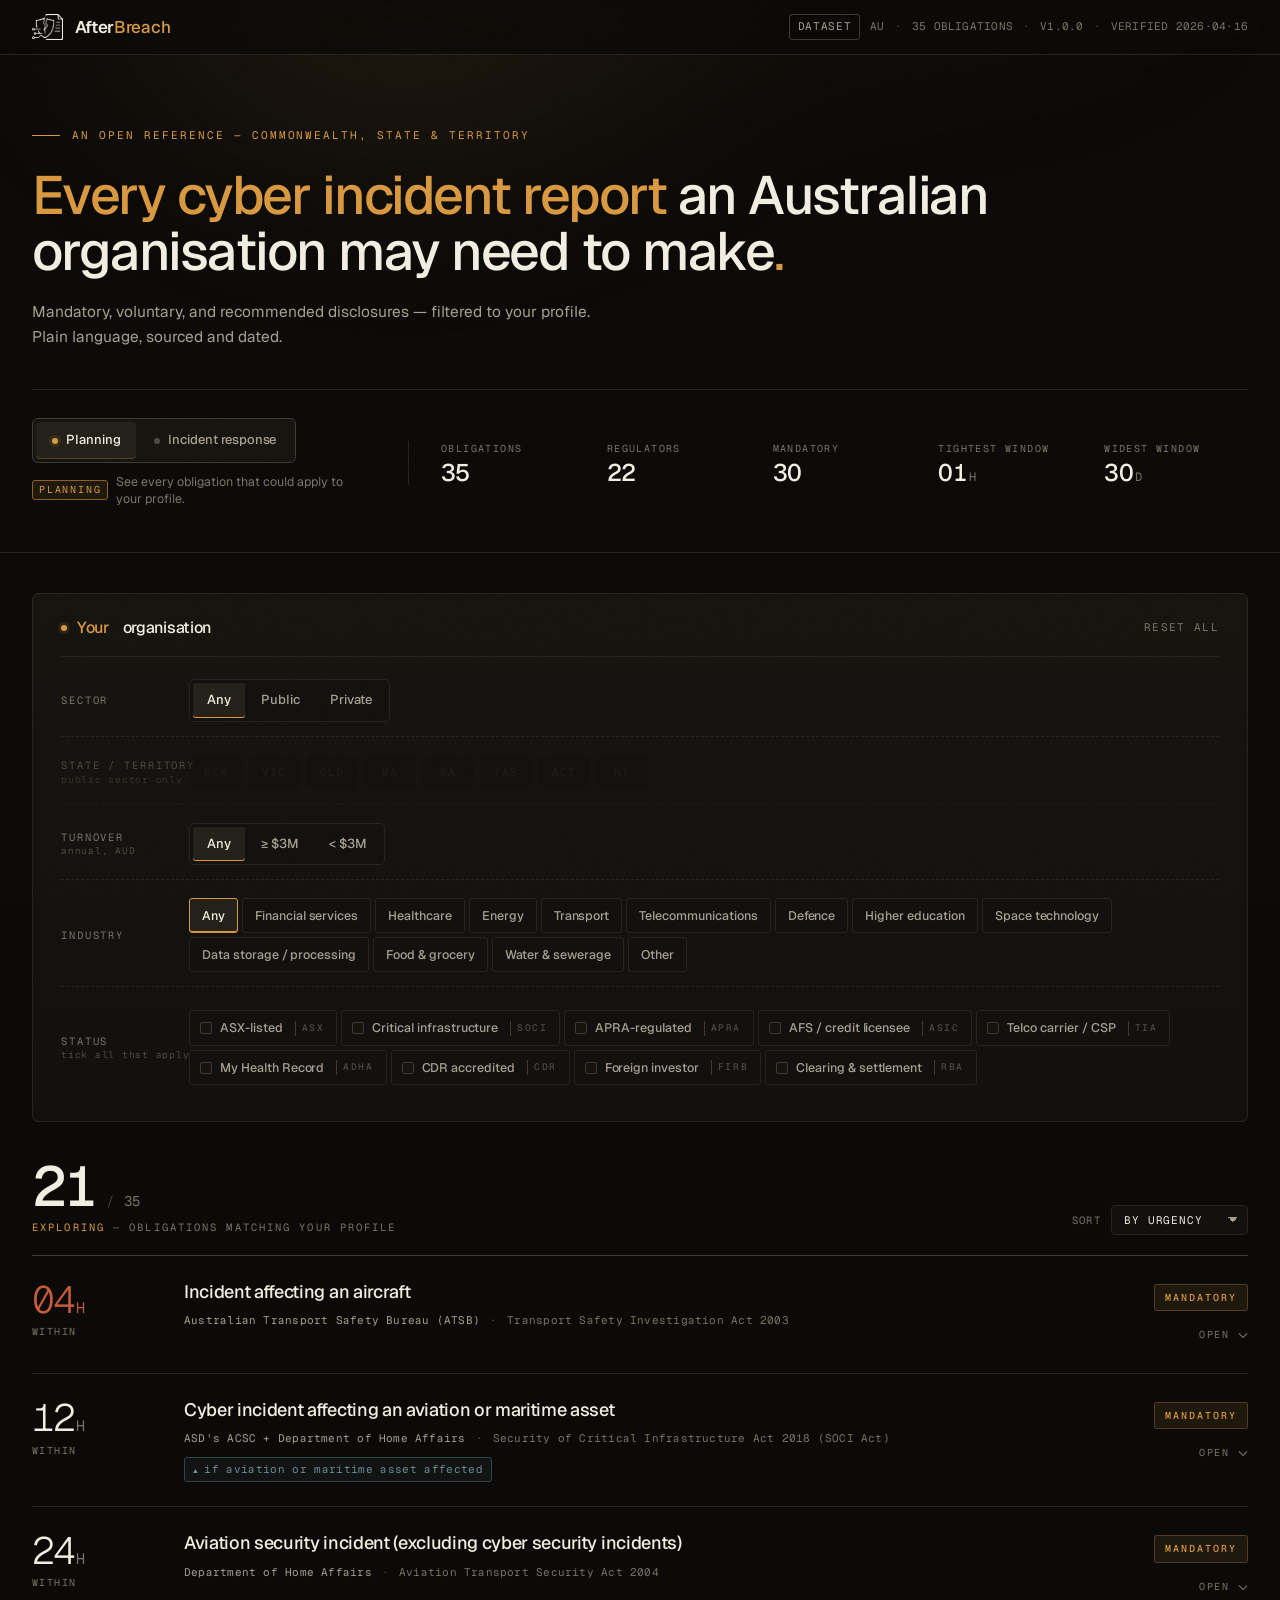
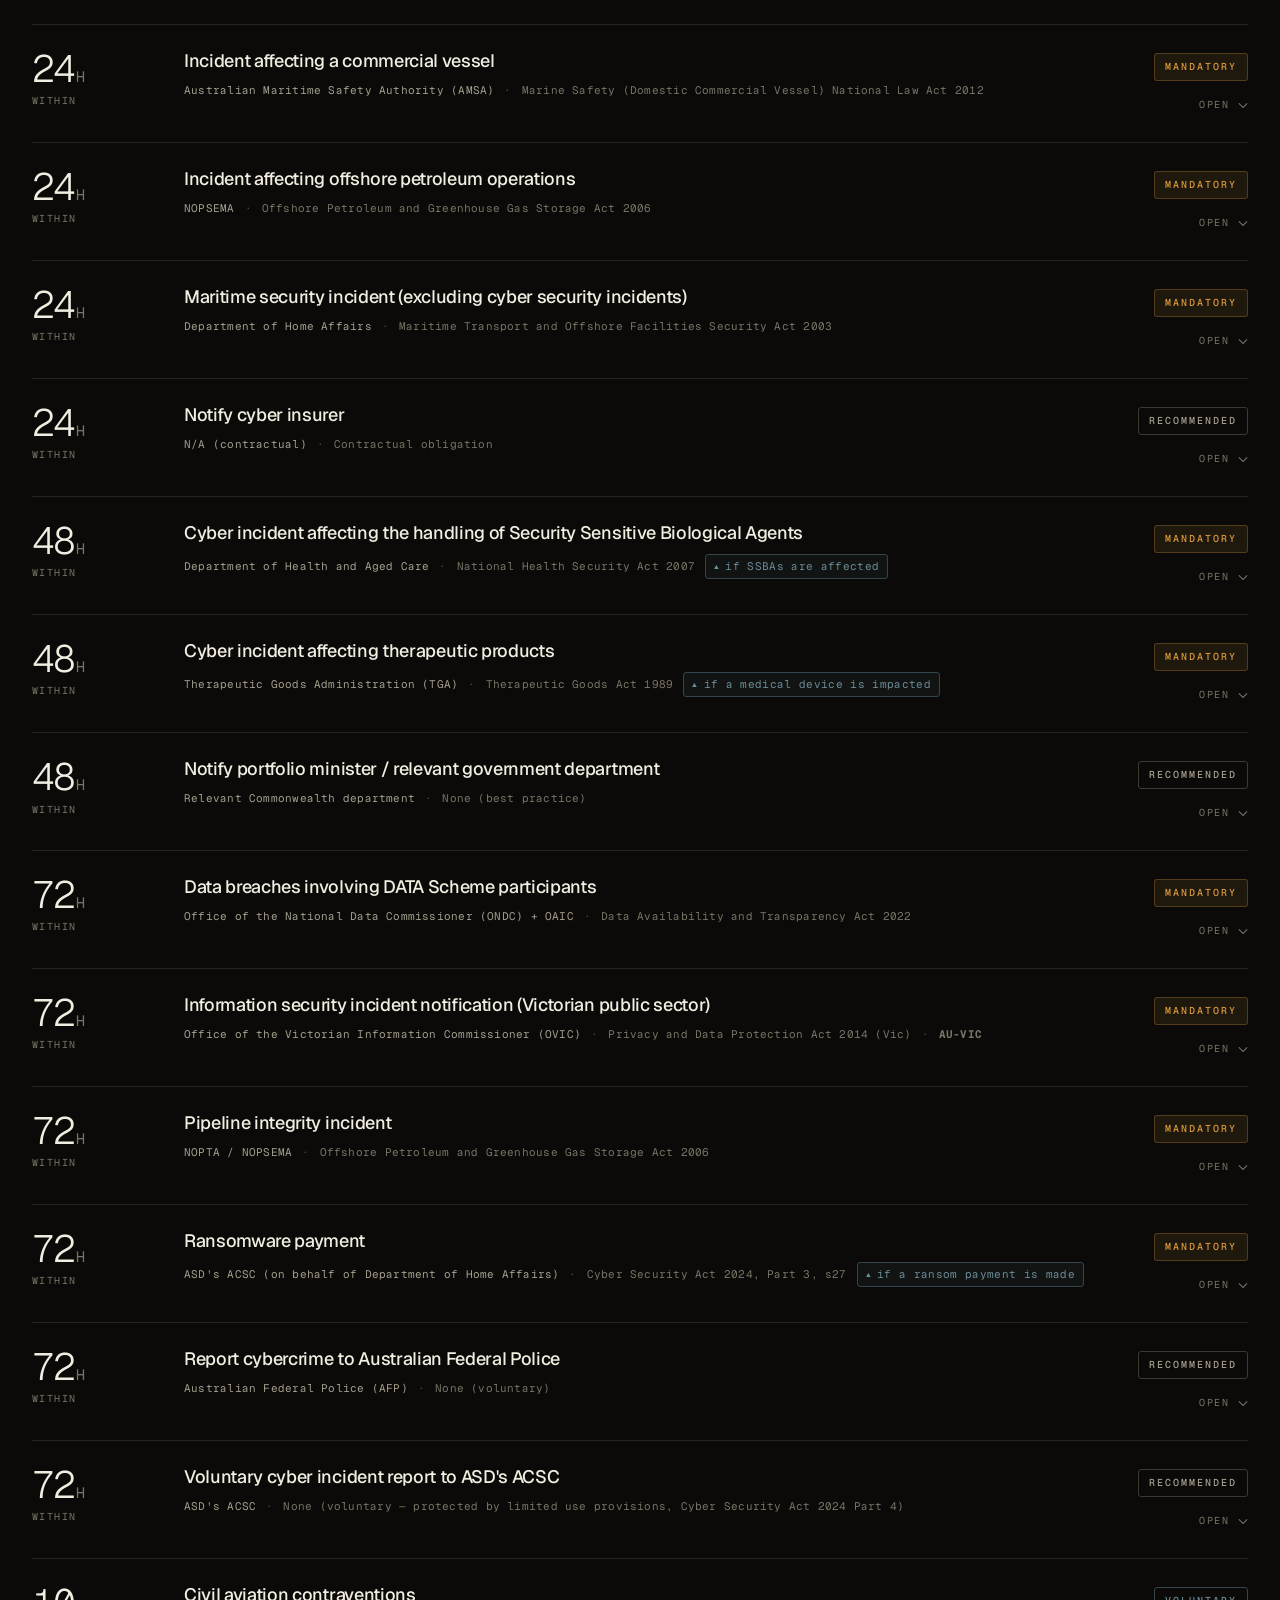
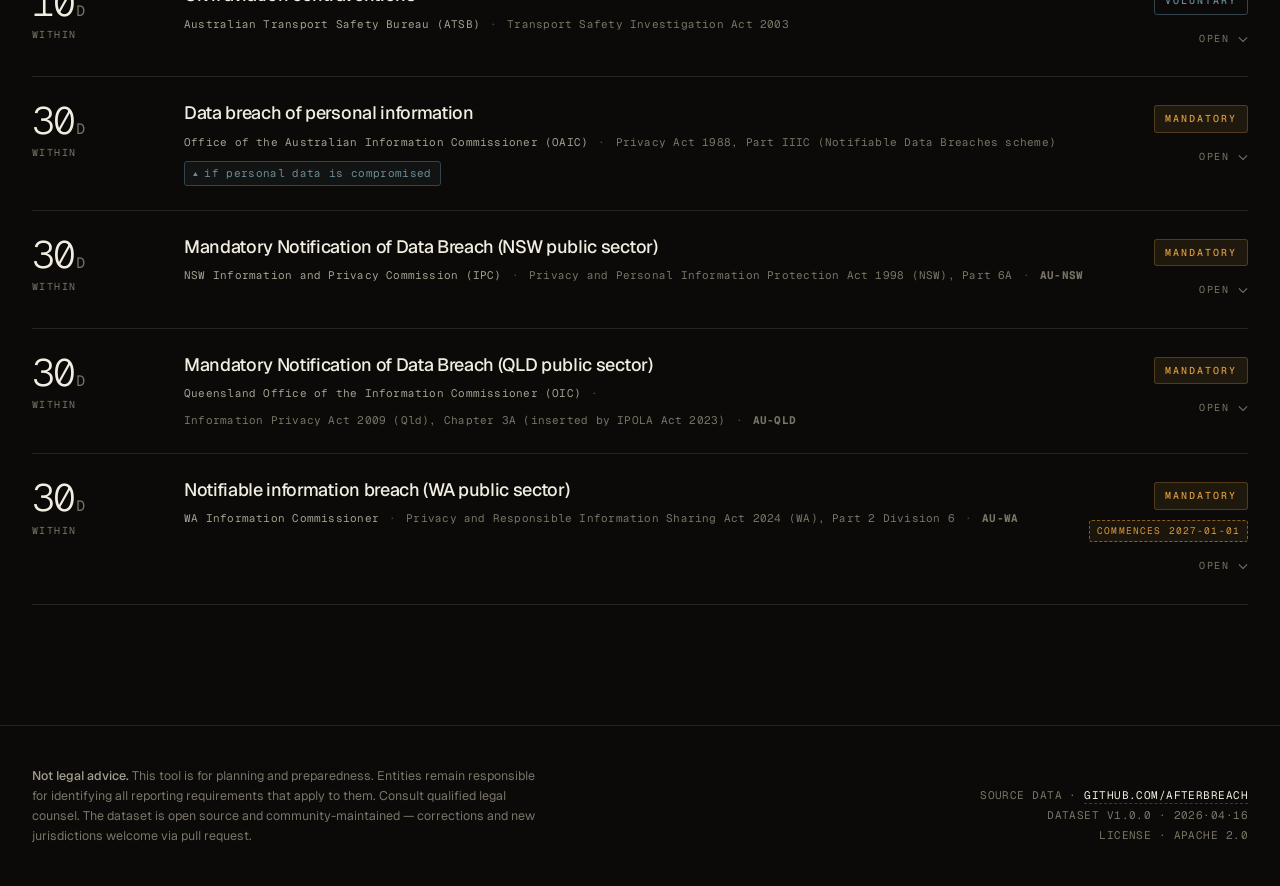
==== commit 25058672: "Hero refinements + scenario toggles for Incident mode Hero sub trimmed to one sentence; 'law firm PD" ====
--- a/web/index.html
+++ b/web/index.html
@@ -47,22 +47,38 @@
         </h1>
 
         <p class="hero-sub">
-            Mandatory, voluntary, and recommended disclosures — filtered to your profile.
-            <strong>35 obligations, 22 regulators,</strong> plain language, sourced and dated.
-            Built as open data because the answer should not live in a law firm PDF.
+            Mandatory, voluntary, and recommended disclosures — filtered to your profile. Plain language, sourced and dated.
         </p>
 
         <div class="hero-bar">
-            <div class="mode-toggle" role="tablist" aria-label="Usage mode">
-                <button class="mode-btn is-active" role="tab" aria-selected="true" data-mode="plan">
-                    <span class="mode-dot"></span> Planning
-                </button>
-                <button class="mode-btn" role="tab" aria-selected="false" data-mode="incident">
-                    <span class="mode-dot"></span> Incident response
-                </button>
+            <div class="mode-cluster">
+                <div class="mode-toggle" role="tablist" aria-label="Usage mode">
+                    <button class="mode-btn is-active" role="tab" aria-selected="true" data-mode="plan">
+                        <span class="mode-dot"></span> Planning
+                    </button>
+                    <button class="mode-btn" role="tab" aria-selected="false" data-mode="incident">
+                        <span class="mode-dot"></span> Incident response
+                    </button>
+                </div>
+                <p class="mode-caption" id="mode-caption">
+                    <span class="mode-caption-label">Planning</span>
+                    <span class="mode-caption-text">See every obligation that could apply to your profile.</span>
+                </p>
             </div>
 
             <dl class="stat-strip">
+                <div class="stat">
+                    <dt class="stat-label">Obligations</dt>
+                    <dd class="stat-value">35</dd>
+                </div>
+                <div class="stat">
+                    <dt class="stat-label">Regulators</dt>
+                    <dd class="stat-value">22</dd>
+                </div>
+                <div class="stat">
+                    <dt class="stat-label">Mandatory</dt>
+                    <dd class="stat-value">30</dd>
+                </div>
                 <div class="stat">
                     <dt class="stat-label">Tightest window</dt>
                     <dd class="stat-value">01<span class="stat-unit">H</span></dd>
@@ -70,14 +86,6 @@
                 <div class="stat">
                     <dt class="stat-label">Widest window</dt>
                     <dd class="stat-value">30<span class="stat-unit">D</span></dd>
-                </div>
-                <div class="stat">
-                    <dt class="stat-label">Mandatory</dt>
-                    <dd class="stat-value">30</dd>
-                </div>
-                <div class="stat">
-                    <dt class="stat-label">Jurisdictions</dt>
-                    <dd class="stat-value">5</dd>
                 </div>
             </dl>
         </div>
@@ -153,6 +161,44 @@
                     <button class="chip-industry" data-field="industry" data-value="399">Food &amp; grocery</button>
                     <button class="chip-industry" data-field="industry" data-value="405">Water &amp; sewerage</button>
                     <button class="chip-industry" data-field="industry" data-value="406">Other</button>
+                </div>
+            </div>
+        </div>
+
+        <div class="filter-row filter-row-scenario" data-filter="scenario">
+            <div class="filter-label">Scenario <span class="hint">what has occurred</span></div>
+            <div class="filter-controls">
+                <div class="scenario-chips">
+                    <label class="scenario-chip">
+                        <input type="checkbox" data-scenario="personal-data">
+                        <span class="mark" aria-hidden="true"></span>
+                        <span>Personal data compromised</span>
+                    </label>
+                    <label class="scenario-chip">
+                        <input type="checkbox" data-scenario="ransom-paid">
+                        <span class="mark" aria-hidden="true"></span>
+                        <span>Ransom / extortion paid</span>
+                    </label>
+                    <label class="scenario-chip">
+                        <input type="checkbox" data-scenario="health-records">
+                        <span class="mark" aria-hidden="true"></span>
+                        <span>Health records affected</span>
+                    </label>
+                    <label class="scenario-chip">
+                        <input type="checkbox" data-scenario="critical-ops">
+                        <span class="mark" aria-hidden="true"></span>
+                        <span>Critical operations disrupted</span>
+                    </label>
+                    <label class="scenario-chip">
+                        <input type="checkbox" data-scenario="material-securities">
+                        <span class="mark" aria-hidden="true"></span>
+                        <span>Material impact on securities value</span>
+                    </label>
+                    <label class="scenario-chip">
+                        <input type="checkbox" data-scenario="cdr-data">
+                        <span class="mark" aria-hidden="true"></span>
+                        <span>CDR data affected</span>
+                    </label>
                 </div>
             </div>
         </div>
--- a/web/styles.css
+++ b/web/styles.css
@@ -255,7 +255,43 @@
     .hero-bar { grid-template-columns: 1fr; gap: 24px; }
 }
 
-/* ---- Mode toggle ---- */
+/* ---- Mode cluster (toggle + caption) ---- */
+
+.mode-cluster {
+    display: flex;
+    flex-direction: column;
+    gap: 10px;
+    align-items: flex-start;
+}
+
+.mode-caption {
+    display: flex;
+    align-items: baseline;
+    gap: 8px;
+    font-size: 12.5px;
+    color: var(--ink-dim);
+    line-height: 1.4;
+    max-width: 42ch;
+}
+
+.mode-caption-label {
+    font-family: var(--ff-mono);
+    font-size: 10px;
+    letter-spacing: 0.18em;
+    color: var(--accent);
+    text-transform: uppercase;
+    padding: 2px 6px;
+    border: 1px solid var(--accent-dim);
+    border-radius: 3px;
+    background: var(--accent-glow);
+    white-space: nowrap;
+    align-self: center;
+    transition: color 200ms, border-color 200ms, background 200ms;
+}
+
+.mode-caption-text {
+    transition: opacity 200ms;
+}
 
 .mode-toggle {
     display: inline-flex;
@@ -317,9 +353,14 @@
     display: grid;
     grid-auto-flow: column;
     grid-auto-columns: minmax(0, 1fr);
-    gap: 32px;
+    gap: 22px;
     border-left: var(--hair);
-    padding-left: 40px;
+    padding-left: 32px;
+}
+
+@media (max-width: 1100px) {
+    .stat-strip { gap: 16px; padding-left: 24px; }
+    .stat-value { font-size: 22px; }
 }
 
 @media (max-width: 820px) {
@@ -328,6 +369,9 @@
         padding-left: 0;
         border-top: var(--hair);
         padding-top: 20px;
+        grid-auto-flow: row;
+        grid-template-columns: repeat(2, 1fr);
+        gap: 18px;
     }
 }
 
@@ -670,6 +714,103 @@
 }
 
 .flag-chip:has(input:checked) .tag { color: var(--accent); border-left-color: var(--accent-dim); }
+
+/* ---- Scenario chips (visible only in Incident mode; cool-blue accent) ---- */
+
+.scenario-chips {
+    display: flex;
+    flex-wrap: wrap;
+    gap: 4px;
+}
+
+.scenario-chip {
+    display: inline-flex;
+    align-items: center;
+    gap: 8px;
+    background: var(--bg-raised);
+    border: 1px solid var(--border);
+    color: var(--ink-mid);
+    font-size: 12.5px;
+    padding: 7px 12px 7px 10px;
+    border-radius: 3px;
+    cursor: pointer;
+    transition: all 160ms ease;
+    font-weight: 500;
+    letter-spacing: -0.003em;
+    position: relative;
+    user-select: none;
+}
+
+.scenario-chip:hover { border-color: var(--border-hi); color: var(--ink); }
+
+.scenario-chip input {
+    position: absolute;
+    opacity: 0;
+    pointer-events: none;
+}
+
+.scenario-chip .mark {
+    width: 12px;
+    height: 12px;
+    border: 1px solid var(--border-hi);
+    border-radius: 2px;
+    background: var(--surface);
+    display: inline-grid;
+    place-items: center;
+    flex-shrink: 0;
+    transition: all 160ms;
+}
+
+.scenario-chip:has(input:checked) {
+    background: rgba(107, 140, 152, 0.12);
+    border-color: var(--cool);
+    color: var(--ink);
+}
+
+.scenario-chip:has(input:checked) .mark {
+    background: var(--cool);
+    border-color: var(--cool);
+}
+
+.scenario-chip:has(input:checked) .mark::after {
+    content: '';
+    width: 3px;
+    height: 6px;
+    border-right: 2px solid var(--bg);
+    border-bottom: 2px solid var(--bg);
+    transform: rotate(42deg) translate(-0.5px, -1px);
+}
+
+/* Collapsed state — only visible when body is in incident mode */
+
+.filter-row-scenario {
+    max-height: 0;
+    min-height: 0;
+    padding-top: 0;
+    padding-bottom: 0;
+    opacity: 0;
+    overflow: hidden;
+    border-bottom-color: transparent;
+    transition: max-height 320ms ease, opacity 220ms ease, padding 260ms ease;
+}
+
+body[data-mode="incident"] .filter-row-scenario {
+    max-height: 320px;
+    min-height: 48px;
+    padding-top: 14px;
+    padding-bottom: 14px;
+    opacity: 1;
+    border-bottom-color: var(--border);
+    transition: max-height 360ms ease, opacity 280ms ease 80ms, padding 280ms ease;
+}
+
+/* Incident-mode visual state for the mode caption badge */
+
+body[data-mode="incident"] .mode-caption-label {
+    color: var(--cool);
+    border-color: var(--cool-dim);
+    background: rgba(107, 140, 152, 0.12);
+}
 
 /* ============================================================
    RESULTS
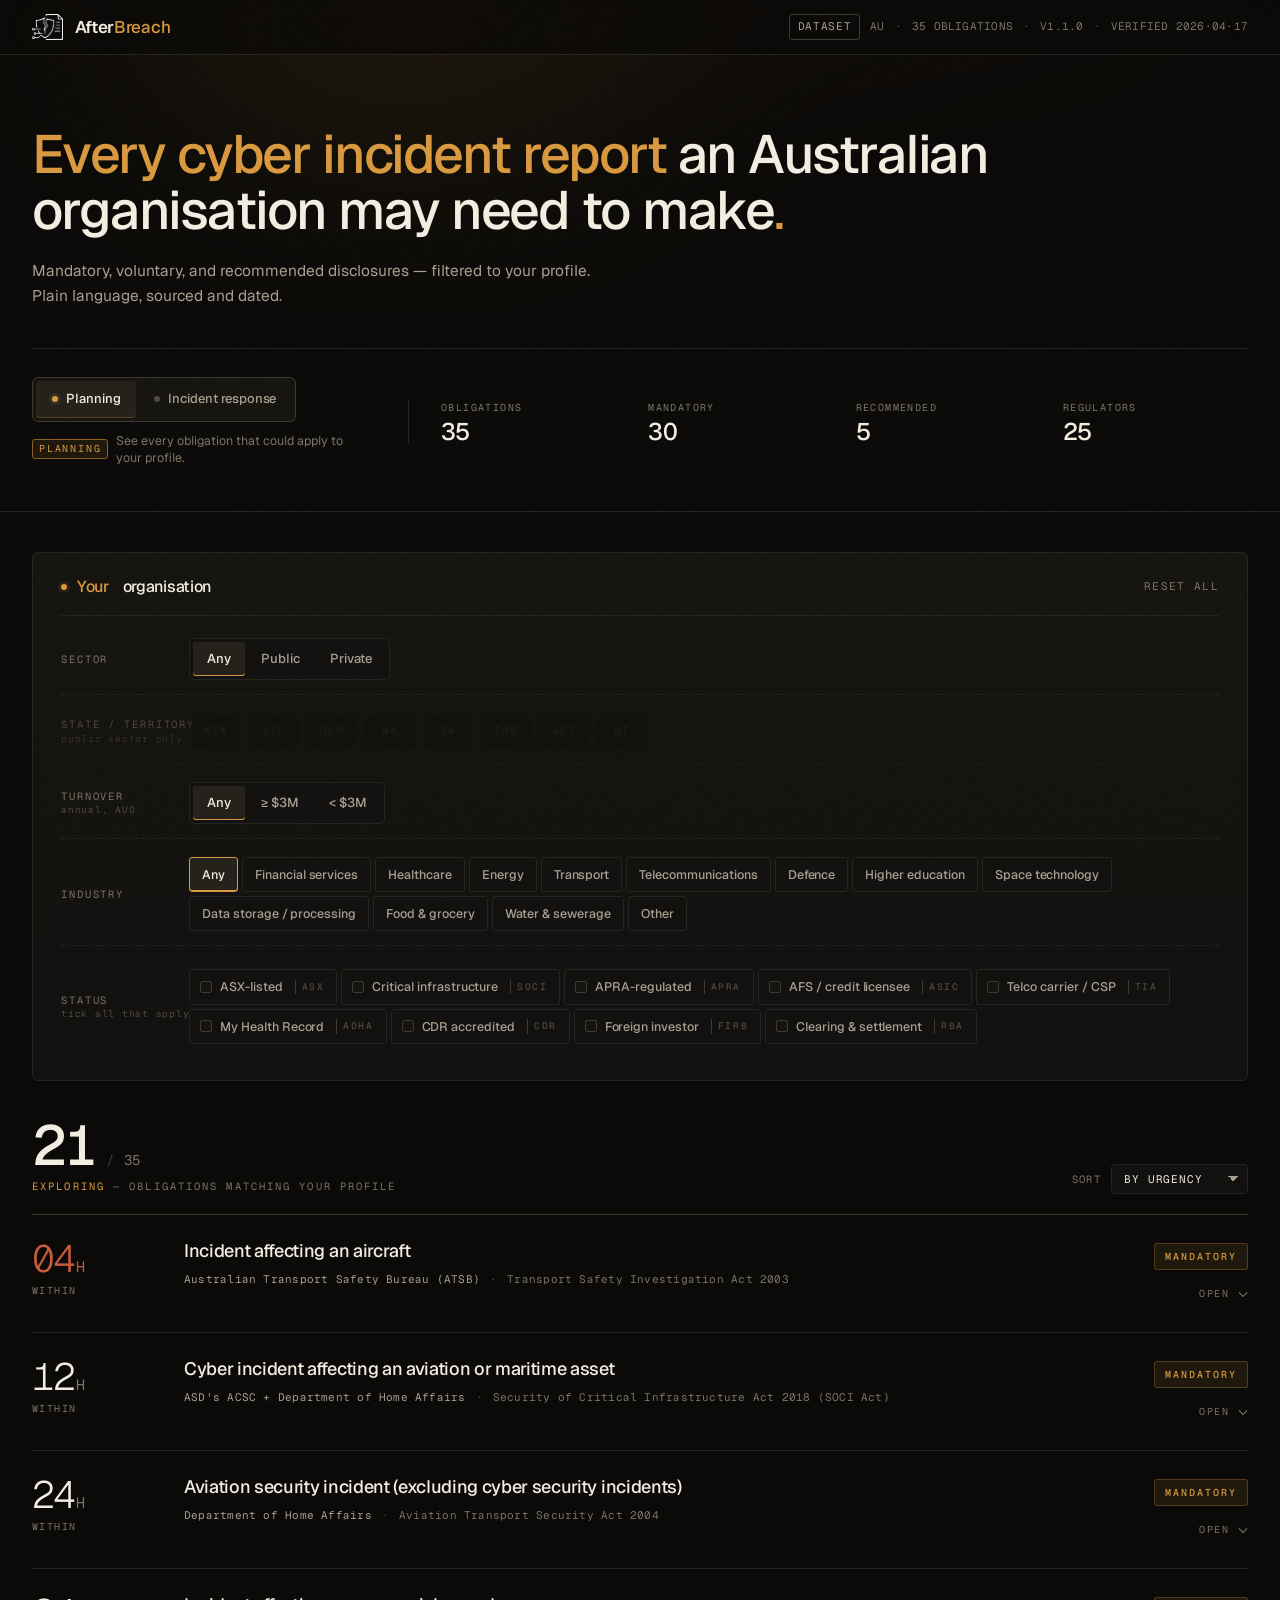
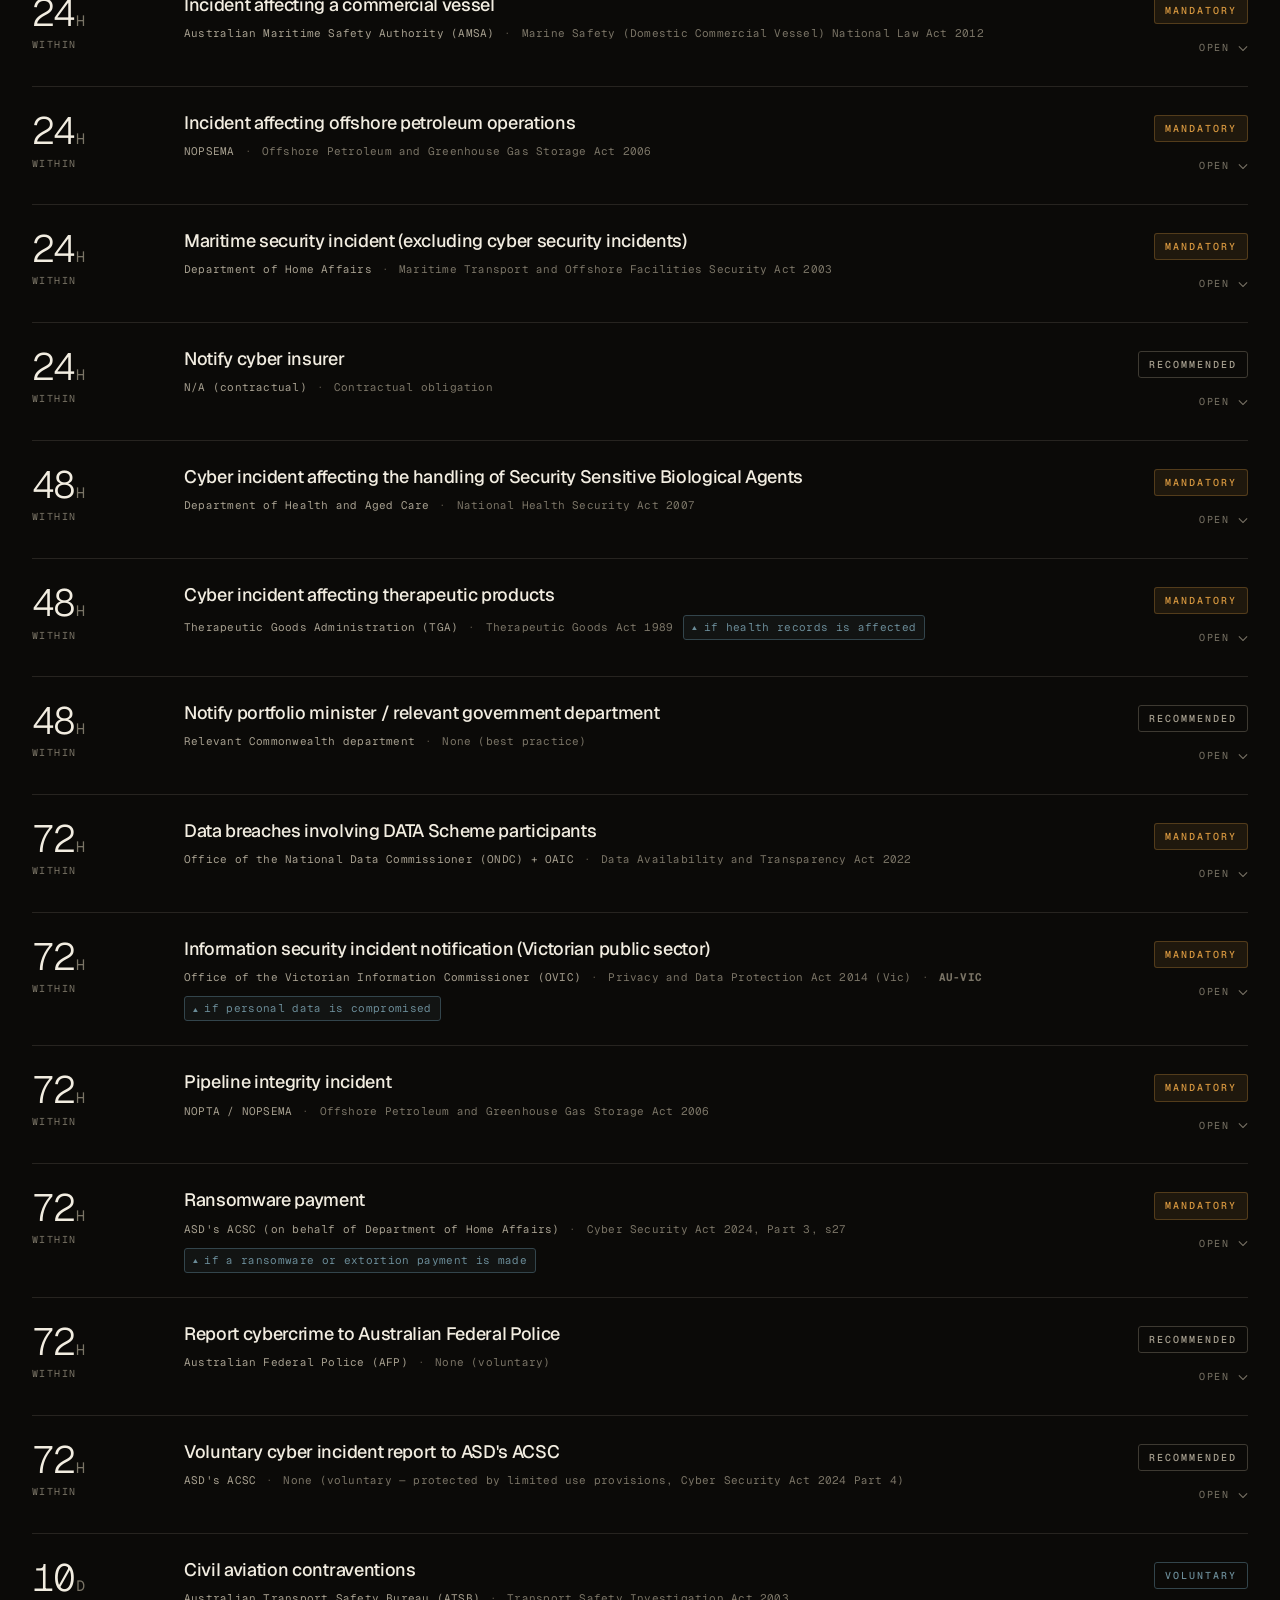
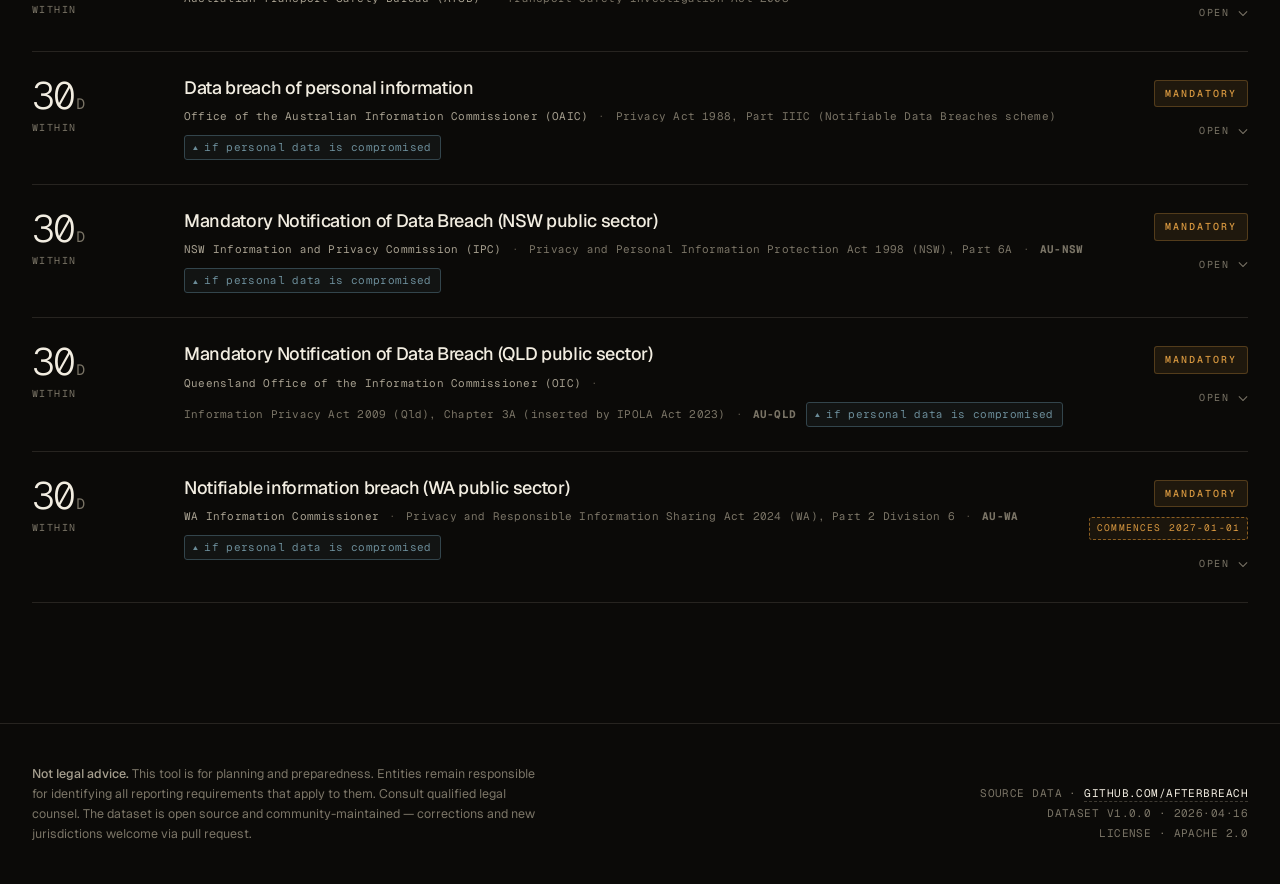
==== commit 12a1209d: "Dataset v1.1.0: scenarios, applies_to_flags, turnover_min_aud Data-driven scenario / flag / turnover" ====
--- a/web/index.html
+++ b/web/index.html
@@ -28,11 +28,11 @@
             <span class="chip">DATASET</span>
             <span>AU</span>
             <span class="dot">·</span>
-            <span>35 OBLIGATIONS</span>
+            <span><span id="topbar-count">—</span> OBLIGATIONS</span>
             <span class="dot">·</span>
-            <span>V1.0.0</span>
+            <span id="topbar-version">—</span>
             <span class="dot">·</span>
-            <span>VERIFIED 2026·04·16</span>
+            <span>VERIFIED <span id="topbar-date">—</span></span>
         </div>
     </div>
 </header>
@@ -40,8 +40,6 @@
 <!-- ================= HERO ================= -->
 <section class="hero">
     <div class="hero-inner">
-        <p class="hero-kicker">An open reference — Commonwealth, state &amp; territory</p>
-
         <h1 class="hero-title">
             <span class="accent">Every cyber incident report</span> an Australian organisation may need to make<span class="full-stop">.</span>
         </h1>
@@ -69,23 +67,19 @@
             <dl class="stat-strip">
                 <div class="stat">
                     <dt class="stat-label">Obligations</dt>
-                    <dd class="stat-value">35</dd>
+                    <dd class="stat-value" id="sum-total">—</dd>
+                </div>
+                <div class="stat">
+                    <dt class="stat-label">Mandatory</dt>
+                    <dd class="stat-value" id="sum-mandatory">—</dd>
+                </div>
+                <div class="stat">
+                    <dt class="stat-label">Recommended</dt>
+                    <dd class="stat-value" id="sum-recommended">—</dd>
                 </div>
                 <div class="stat">
                     <dt class="stat-label">Regulators</dt>
-                    <dd class="stat-value">22</dd>
-                </div>
-                <div class="stat">
-                    <dt class="stat-label">Mandatory</dt>
-                    <dd class="stat-value">30</dd>
-                </div>
-                <div class="stat">
-                    <dt class="stat-label">Tightest window</dt>
-                    <dd class="stat-value">01<span class="stat-unit">H</span></dd>
-                </div>
-                <div class="stat">
-                    <dt class="stat-label">Widest window</dt>
-                    <dd class="stat-value">30<span class="stat-unit">D</span></dd>
+                    <dd class="stat-value" id="sum-regulators">—</dd>
                 </div>
             </dl>
         </div>
@@ -317,8 +311,8 @@
 
 <!-- Inline dataset (makes file:// viewing work; replace with fetch in production) -->
 <script id="obligations-data" type="application/json">{
-  "schema_version": "1.0.0",
-  "last_updated": "2026-04-16",
+  "schema_version": "1.1.0",
+  "last_updated": "2026-04-17",
   "jurisdiction_coverage": [
     "AU"
   ],
@@ -390,7 +384,12 @@
       "requires_ransom_payment": false,
       "acsc_hash": "e737e3ad81bd",
       "last_verified": "2026-04-16",
-      "source": "ACSC Single Reporting Portal (verified by 89-query enumeration)"
+      "source": "ACSC Single Reporting Portal (verified by 89-query enumeration)",
+      "applies_to_flags": [],
+      "scenarios": [
+        "material-securities"
+      ],
+      "turnover_min_aud": null
     },
     {
       "id": "au-aircraft-incident",
@@ -432,7 +431,10 @@
       "requires_ransom_payment": false,
       "acsc_hash": "a73bcf4500c3",
       "last_verified": "2026-04-16",
-      "source": "ACSC Single Reporting Portal (verified by 89-query enumeration)"
+      "source": "ACSC Single Reporting Portal (verified by 89-query enumeration)",
+      "applies_to_flags": [],
+      "scenarios": [],
+      "turnover_min_aud": null
     },
     {
       "id": "au-soci-ci-incident",
@@ -472,7 +474,12 @@
       "requires_ransom_payment": false,
       "acsc_hash": "5ccec483bec7",
       "last_verified": "2026-04-16",
-      "source": "ACSC Single Reporting Portal (verified by 89-query enumeration)"
+      "source": "ACSC Single Reporting Portal (verified by 89-query enumeration)",
+      "applies_to_flags": [],
+      "scenarios": [
+        "critical-ops"
+      ],
+      "turnover_min_aud": null
     },
     {
       "id": "au-aviation-maritime-cyber",
@@ -510,7 +517,10 @@
       "requires_ransom_payment": false,
       "acsc_hash": "0a94566fc4df",
       "last_verified": "2026-04-16",
-      "source": "ACSC Single Reporting Portal (verified by 89-query enumeration)"
+      "source": "ACSC Single Reporting Portal (verified by 89-query enumeration)",
+      "applies_to_flags": [],
+      "scenarios": [],
+      "turnover_min_aud": null
     },
     {
       "id": "au-telco-cyber",
@@ -548,7 +558,12 @@
       "requires_ransom_payment": false,
       "acsc_hash": "95fd140f7186",
       "last_verified": "2026-04-16",
-      "source": "ACSC Single Reporting Portal (verified by 89-query enumeration)"
+      "source": "ACSC Single Reporting Portal (verified by 89-query enumeration)",
+      "applies_to_flags": [
+        "telco"
+      ],
+      "scenarios": [],
+      "turnover_min_aud": null
     },
     {
       "id": "au-aviation-security",
@@ -582,7 +597,10 @@
       "requires_ransom_payment": false,
       "acsc_hash": "0386cc814492",
       "last_verified": "2026-04-16",
-      "source": "ACSC Single Reporting Portal (verified by 89-query enumeration)"
+      "source": "ACSC Single Reporting Portal (verified by 89-query enumeration)",
+      "applies_to_flags": [],
+      "scenarios": [],
+      "turnover_min_aud": null
     },
     {
       "id": "au-rba-financial-stability",
@@ -616,7 +634,12 @@
       "requires_ransom_payment": false,
       "acsc_hash": "87b04b94b14a",
       "last_verified": "2026-04-16",
-      "source": "ACSC Single Reporting Portal (verified by 89-query enumeration)"
+      "source": "ACSC Single Reporting Portal (verified by 89-query enumeration)",
+      "applies_to_flags": [
+        "clearing"
+      ],
+      "scenarios": [],
+      "turnover_min_aud": null
     },
     {
       "id": "au-commercial-vessel",
@@ -654,7 +677,10 @@
       "requires_ransom_payment": false,
       "acsc_hash": "6d03e3b620e8",
       "last_verified": "2026-04-16",
-      "source": "ACSC Single Reporting Portal (verified by 89-query enumeration)"
+      "source": "ACSC Single Reporting Portal (verified by 89-query enumeration)",
+      "applies_to_flags": [],
+      "scenarios": [],
+      "turnover_min_aud": null
     },
     {
       "id": "au-offshore-petroleum",
@@ -692,7 +718,10 @@
       "requires_ransom_payment": false,
       "acsc_hash": "8eabdeb47528",
       "last_verified": "2026-04-16",
-      "source": "ACSC Single Reporting Portal (verified by 89-query enumeration)"
+      "source": "ACSC Single Reporting Portal (verified by 89-query enumeration)",
+      "applies_to_flags": [],
+      "scenarios": [],
+      "turnover_min_aud": null
     },
     {
       "id": "au-maritime-security",
@@ -726,7 +755,10 @@
       "requires_ransom_payment": false,
       "acsc_hash": "afdf54b2331c",
       "last_verified": "2026-04-16",
-      "source": "ACSC Single Reporting Portal (verified by 89-query enumeration)"
+      "source": "ACSC Single Reporting Portal (verified by 89-query enumeration)",
+      "applies_to_flags": [],
+      "scenarios": [],
+      "turnover_min_aud": null
     },
     {
       "id": "au-cyber-insurer",
@@ -755,7 +787,10 @@
       "requires_ransom_payment": false,
       "acsc_hash": null,
       "last_verified": "2026-04-16",
-      "source": "Best Practice"
+      "source": "Best Practice",
+      "applies_to_flags": [],
+      "scenarios": [],
+      "turnover_min_aud": null
     },
     {
       "id": "au-apra-cps230-critical-disruption",
@@ -789,7 +824,14 @@
       "requires_ransom_payment": false,
       "acsc_hash": null,
       "last_verified": "2026-04-16",
-      "source": "APRA Prudential Standard CPS 230"
+      "source": "APRA Prudential Standard CPS 230",
+      "applies_to_flags": [
+        "apra"
+      ],
+      "scenarios": [
+        "critical-ops"
+      ],
+      "turnover_min_aud": null
     },
     {
       "id": "au-foreign-investment",
@@ -825,7 +867,10 @@
       "requires_ransom_payment": false,
       "acsc_hash": "d2481a7150e0",
       "last_verified": "2026-04-16",
-      "source": "ACSC Single Reporting Portal (verified by 89-query enumeration)"
+      "source": "ACSC Single Reporting Portal (verified by 89-query enumeration)",
+      "applies_to_flags": [],
+      "scenarios": [],
+      "turnover_min_aud": null
     },
     {
       "id": "au-ssba-cyber",
@@ -859,7 +904,10 @@
       "requires_ransom_payment": false,
       "acsc_hash": "97ddc5f56782",
       "last_verified": "2026-04-16",
-      "source": "ACSC Single Reporting Portal (verified by 89-query enumeration)"
+      "source": "ACSC Single Reporting Portal (verified by 89-query enumeration)",
+      "applies_to_flags": [],
+      "scenarios": [],
+      "turnover_min_aud": null
     },
     {
       "id": "au-tga-therapeutic",
@@ -901,7 +949,12 @@
       "requires_ransom_payment": false,
       "acsc_hash": "449e49a50cd6",
       "last_verified": "2026-04-16",
-      "source": "ACSC Single Reporting Portal (verified by 89-query enumeration)"
+      "source": "ACSC Single Reporting Portal (verified by 89-query enumeration)",
+      "applies_to_flags": [],
+      "scenarios": [
+        "health-records"
+      ],
+      "turnover_min_aud": null
     },
     {
       "id": "au-portfolio-minister",
@@ -930,7 +983,10 @@
       "requires_ransom_payment": false,
       "acsc_hash": null,
       "last_verified": "2026-04-16",
-      "source": "Best Practice"
+      "source": "Best Practice",
+      "applies_to_flags": [],
+      "scenarios": [],
+      "turnover_min_aud": null
     },
     {
       "id": "au-cdr-security",
@@ -972,7 +1028,14 @@
       "requires_ransom_payment": false,
       "acsc_hash": "9de91953fdbd",
       "last_verified": "2026-04-16",
-      "source": "ACSC Single Reporting Portal (verified by 89-query enumeration)"
+      "source": "ACSC Single Reporting Portal (verified by 89-query enumeration)",
+      "applies_to_flags": [
+        "cdr"
+      ],
+      "scenarios": [
+        "cdr-data"
+      ],
+      "turnover_min_aud": null
     },
     {
       "id": "au-cdr-breach",
@@ -1010,7 +1073,15 @@
       "requires_ransom_payment": false,
       "acsc_hash": "09d29492ab19",
       "last_verified": "2026-04-16",
-      "source": "ACSC Single Reporting Portal (verified by 89-query enumeration)"
+      "source": "ACSC Single Reporting Portal (verified by 89-query enumeration)",
+      "applies_to_flags": [
+        "cdr"
+      ],
+      "scenarios": [
+        "personal-data",
+        "cdr-data"
+      ],
+      "turnover_min_aud": null
     },
     {
       "id": "au-my-health-record",
@@ -1048,7 +1119,15 @@
       "requires_ransom_payment": false,
       "acsc_hash": "84e8c5776275",
       "last_verified": "2026-04-16",
-      "source": "ACSC Single Reporting Portal (verified by 89-query enumeration)"
+      "source": "ACSC Single Reporting Portal (verified by 89-query enumeration)",
+      "applies_to_flags": [
+        "mhr"
+      ],
+      "scenarios": [
+        "health-records",
+        "personal-data"
+      ],
+      "turnover_min_aud": null
     },
     {
       "id": "au-my-health-record-state",
@@ -1082,7 +1161,15 @@
       "requires_ransom_payment": false,
       "acsc_hash": "fbf228db3f3a",
       "last_verified": "2026-04-16",
-      "source": "ACSC Single Reporting Portal (verified by 89-query enumeration)"
+      "source": "ACSC Single Reporting Portal (verified by 89-query enumeration)",
+      "applies_to_flags": [
+        "mhr"
+      ],
+      "scenarios": [
+        "health-records",
+        "personal-data"
+      ],
+      "turnover_min_aud": null
     },
     {
       "id": "au-data-scheme",
@@ -1120,7 +1207,10 @@
       "requires_ransom_payment": false,
       "acsc_hash": "b1fe3d90e30a",
       "last_verified": "2026-04-16",
-      "source": "ACSC Single Reporting Portal (verified by 89-query enumeration)"
+      "source": "ACSC Single Reporting Portal (verified by 89-query enumeration)",
+      "applies_to_flags": [],
+      "scenarios": [],
+      "turnover_min_aud": null
     },
     {
       "id": "au-apra-incident",
@@ -1158,7 +1248,12 @@
       "requires_ransom_payment": false,
       "acsc_hash": "84dc067645e0",
       "last_verified": "2026-04-16",
-      "source": "ACSC Single Reporting Portal (verified by 89-query enumeration)"
+      "source": "ACSC Single Reporting Portal (verified by 89-query enumeration)",
+      "applies_to_flags": [
+        "apra"
+      ],
+      "scenarios": [],
+      "turnover_min_aud": null
     },
     {
       "id": "au-pipeline-integrity",
@@ -1192,7 +1287,10 @@
       "requires_ransom_payment": false,
       "acsc_hash": "8e73e300d304",
       "last_verified": "2026-04-16",
-      "source": "ACSC Single Reporting Portal (verified by 89-query enumeration)"
+      "source": "ACSC Single Reporting Portal (verified by 89-query enumeration)",
+      "applies_to_flags": [],
+      "scenarios": [],
+      "turnover_min_aud": null
     },
     {
       "id": "au-ransomware",
@@ -1221,7 +1319,12 @@
       "requires_ransom_payment": true,
       "acsc_hash": "575439ada822",
       "last_verified": "2026-04-16",
-      "source": "ACSC Single Reporting Portal (verified by 89-query enumeration)"
+      "source": "ACSC Single Reporting Portal (verified by 89-query enumeration)",
+      "applies_to_flags": [],
+      "scenarios": [
+        "ransom-paid"
+      ],
+      "turnover_min_aud": 3000000
     },
     {
       "id": "au-acsc-voluntary",
@@ -1255,7 +1358,10 @@
       "requires_ransom_payment": false,
       "acsc_hash": null,
       "last_verified": "2026-04-16",
-      "source": "Best Practice"
+      "source": "Best Practice",
+      "applies_to_flags": [],
+      "scenarios": [],
+      "turnover_min_aud": null
     },
     {
       "id": "au-afp-cybercrime",
@@ -1284,7 +1390,10 @@
       "requires_ransom_payment": false,
       "acsc_hash": null,
       "last_verified": "2026-04-16",
-      "source": "Best Practice"
+      "source": "Best Practice",
+      "applies_to_flags": [],
+      "scenarios": [],
+      "turnover_min_aud": null
     },
     {
       "id": "au-vic-ovic-incident",
@@ -1324,7 +1433,12 @@
       "public_sector_only": true,
       "acsc_hash": null,
       "last_verified": "2026-04-16",
-      "source": "OVIC website; VPDSS Element E9.010"
+      "source": "OVIC website; VPDSS Element E9.010",
+      "applies_to_flags": [],
+      "scenarios": [
+        "personal-data"
+      ],
+      "turnover_min_aud": null
     },
     {
       "id": "au-apra-cps230-operational-risk",
@@ -1358,7 +1472,12 @@
       "requires_ransom_payment": false,
       "acsc_hash": null,
       "last_verified": "2026-04-16",
-      "source": "APRA Prudential Standard CPS 230"
+      "source": "APRA Prudential Standard CPS 230",
+      "applies_to_flags": [
+        "apra"
+      ],
+      "scenarios": [],
+      "turnover_min_aud": null
     },
     {
       "id": "au-civil-aviation",
@@ -1392,7 +1511,10 @@
       "requires_ransom_payment": false,
       "acsc_hash": "00c497469204",
       "last_verified": "2026-04-16",
-      "source": "ACSC Single Reporting Portal (verified by 89-query enumeration)"
+      "source": "ACSC Single Reporting Portal (verified by 89-query enumeration)",
+      "applies_to_flags": [],
+      "scenarios": [],
+      "turnover_min_aud": null
     },
     {
       "id": "au-apra-weakness",
@@ -1430,7 +1552,12 @@
       "requires_ransom_payment": false,
       "acsc_hash": "eda7caa4aee5",
       "last_verified": "2026-04-16",
-      "source": "ACSC Single Reporting Portal (verified by 89-query enumeration)"
+      "source": "ACSC Single Reporting Portal (verified by 89-query enumeration)",
+      "applies_to_flags": [
+        "apra"
+      ],
+      "scenarios": [],
+      "turnover_min_aud": null
     },
     {
       "id": "au-ndb",
@@ -1468,7 +1595,12 @@
       "requires_ransom_payment": false,
       "acsc_hash": "ebd883b60301",
       "last_verified": "2026-04-16",
-      "source": "ACSC Single Reporting Portal (verified by 89-query enumeration)"
+      "source": "ACSC Single Reporting Portal (verified by 89-query enumeration)",
+      "applies_to_flags": [],
+      "scenarios": [
+        "personal-data"
+      ],
+      "turnover_min_aud": null
     },
     {
       "id": "au-asic-reportable",
@@ -1502,7 +1634,12 @@
       "requires_ransom_payment": false,
       "acsc_hash": "9c5e22e1da16",
       "last_verified": "2026-04-16",
-      "source": "ACSC Single Reporting Portal (verified by 89-query enumeration)"
+      "source": "ACSC Single Reporting Portal (verified by 89-query enumeration)",
+      "applies_to_flags": [
+        "afs"
+      ],
+      "scenarios": [],
+      "turnover_min_aud": null
     },
     {
       "id": "au-nsw-mndb",
@@ -1542,7 +1679,12 @@
       "public_sector_only": true,
       "acsc_hash": null,
       "last_verified": "2026-04-16",
-      "source": "NSW IPC website; PPIP Act Part 6A"
+      "source": "NSW IPC website; PPIP Act Part 6A",
+      "applies_to_flags": [],
+      "scenarios": [
+        "personal-data"
+      ],
+      "turnover_min_aud": null
     },
     {
       "id": "au-qld-mndb",
@@ -1582,7 +1724,12 @@
       "public_sector_only": true,
       "acsc_hash": null,
       "last_verified": "2026-04-16",
-      "source": "QLD OIC website; Information Privacy Act 2009 (Qld) Chapter 3A"
+      "source": "QLD OIC website; Information Privacy Act 2009 (Qld) Chapter 3A",
+      "applies_to_flags": [],
+      "scenarios": [
+        "personal-data"
+      ],
+      "turnover_min_aud": null
     },
     {
       "id": "au-wa-notifiable-breach",
@@ -1624,10 +1771,35 @@
       "not_yet_in_force": true,
       "acsc_hash": null,
       "last_verified": "2026-04-16",
-      "source": "WA Government website; PRIS Act 2024 Part 2 Division 6"
+      "source": "WA Government website; PRIS Act 2024 Part 2 Division 6",
+      "applies_to_flags": [],
+      "scenarios": [
+        "personal-data"
+      ],
+      "turnover_min_aud": null
     }
-  ]
-}</script>
+  ],
+  "flags": {
+    "asx": "ASX-listed entity",
+    "ci": "Critical infrastructure entity",
+    "foreign": "Foreign investor with FIRB conditions",
+    "apra": "APRA-regulated entity (bank, insurer, super fund)",
+    "afs": "AFS or credit licensee",
+    "telco": "Telecommunications carrier or CSP",
+    "mhr": "My Health Record participant",
+    "cdr": "CDR accredited data recipient",
+    "clearing": "Clearing and settlement facility licensee"
+  },
+  "scenarios": {
+    "personal-data": "Personal data was compromised",
+    "ransom-paid": "A ransomware or extortion payment was made",
+    "health-records": "Health records were affected",
+    "critical-ops": "Critical operations were disrupted",
+    "material-securities": "Material impact on securities value",
+    "cdr-data": "CDR data was affected"
+  }
+}
+</script>
 
 <script src="app.js"></script>
 
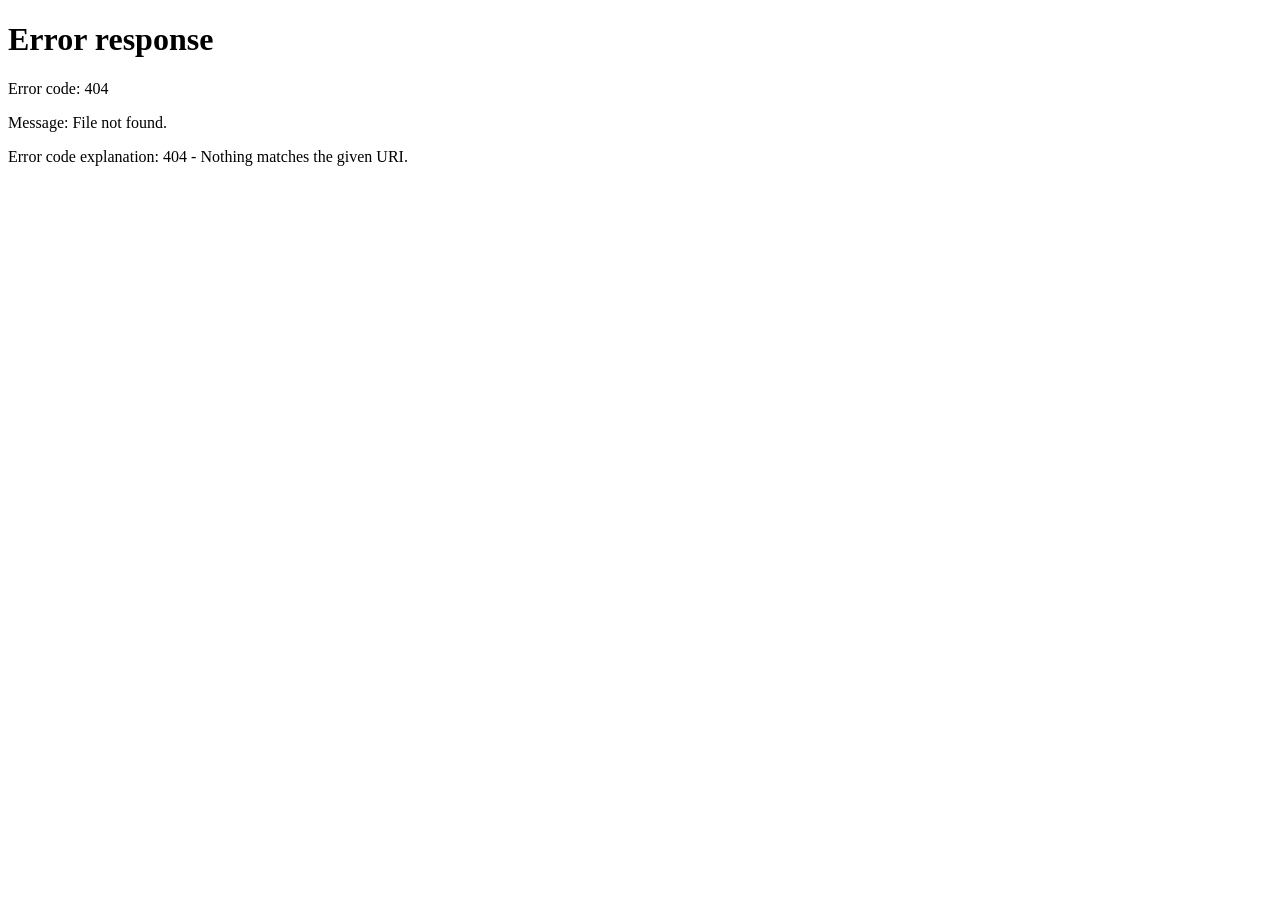
==== commit 57d8c9fa: "Restructure web/ for Vercel + route / to /australia - Move tool into web/australia/ — first jurisdic" ====
--- a/web/index.html
+++ b/web/index.html
@@ -1,1807 +1,17 @@
 <!DOCTYPE html>
-<html lang="en-AU">
+<html lang="en">
 <head>
     <meta charset="UTF-8">
-    <meta name="viewport" content="width=device-width, initial-scale=1, shrink-to-fit=no">
-    <meta name="color-scheme" content="dark">
-    <title>AfterBreach — Cyber incident reporting obligations (AU)</title>
-    <meta name="description" content="Every cyber incident disclosure an Australian organisation may need to make. Mandatory, voluntary, and recommended reporting obligations — filtered to your profile.">
-
-    <link rel="preconnect" href="https://fonts.googleapis.com">
-    <link rel="preconnect" href="https://fonts.gstatic.com" crossorigin>
-    <link href="https://fonts.googleapis.com/css2?family=Geist:wght@300..700&family=Geist+Mono:wght@300..600&display=swap" rel="stylesheet">
-    <link rel="stylesheet" href="styles.css">
+    <meta http-equiv="refresh" content="0; url=/australia">
+    <meta name="robots" content="noindex">
+    <title>AfterBreach</title>
+    <script>
+        // Redirect fallback for non-Vercel hosting / local dev.
+        // In production Vercel handles this redirect at the edge via vercel.json.
+        location.replace('/australia');
+    </script>
 </head>
-<body>
-
-<div class="atmosphere" aria-hidden="true"></div>
-<div class="grain" aria-hidden="true"></div>
-
-<!-- ================= TOPBAR ================= -->
-<header class="topbar">
-    <div class="topbar-inner">
-        <a href="/" class="brand" aria-label="AfterBreach home">
-            <img src="../AfterBreach_Logo.svg" alt="" class="brand-mark">
-            <span class="brand-word">After<i>Breach</i></span>
-        </a>
-        <div class="topbar-meta" aria-label="Dataset information">
-            <span class="chip">DATASET</span>
-            <span>AU</span>
-            <span class="dot">·</span>
-            <span><span id="topbar-count">—</span> OBLIGATIONS</span>
-            <span class="dot">·</span>
-            <span id="topbar-version">—</span>
-            <span class="dot">·</span>
-            <span>VERIFIED <span id="topbar-date">—</span></span>
-        </div>
-    </div>
-</header>
-
-<!-- ================= HERO ================= -->
-<section class="hero">
-    <div class="hero-inner">
-        <h1 class="hero-title">
-            <span class="accent">Every cyber incident report</span> an Australian organisation may need to make<span class="full-stop">.</span>
-        </h1>
-
-        <p class="hero-sub">
-            Mandatory, voluntary, and recommended disclosures — filtered to your profile. Plain language, sourced and dated.
-        </p>
-
-        <div class="hero-bar">
-            <div class="mode-cluster">
-                <div class="mode-toggle" role="tablist" aria-label="Usage mode">
-                    <button class="mode-btn is-active" role="tab" aria-selected="true" data-mode="plan">
-                        <span class="mode-dot"></span> Planning
-                    </button>
-                    <button class="mode-btn" role="tab" aria-selected="false" data-mode="incident">
-                        <span class="mode-dot"></span> Incident response
-                    </button>
-                </div>
-                <p class="mode-caption" id="mode-caption">
-                    <span class="mode-caption-label">Planning</span>
-                    <span class="mode-caption-text">See every obligation that could apply to your profile.</span>
-                </p>
-            </div>
-
-            <dl class="stat-strip">
-                <div class="stat">
-                    <dt class="stat-label">Obligations</dt>
-                    <dd class="stat-value" id="sum-total">—</dd>
-                </div>
-                <div class="stat">
-                    <dt class="stat-label">Mandatory</dt>
-                    <dd class="stat-value" id="sum-mandatory">—</dd>
-                </div>
-                <div class="stat">
-                    <dt class="stat-label">Recommended</dt>
-                    <dd class="stat-value" id="sum-recommended">—</dd>
-                </div>
-                <div class="stat">
-                    <dt class="stat-label">Regulators</dt>
-                    <dd class="stat-value" id="sum-regulators">—</dd>
-                </div>
-            </dl>
-        </div>
-    </div>
-</section>
-
-<!-- ================= PAGE (selector above, results below) ================= -->
-<main class="page">
-
-    <!-- Selector -->
-    <section class="selector" aria-label="Organisation profile selector">
-
-        <header class="selector-head">
-            <h2 class="selector-title"><span class="accent">Your</span>&nbsp;organisation</h2>
-            <button class="reset-link" id="reset-btn" type="button">Reset all</button>
-        </header>
-
-        <div class="filter-row" data-filter="sector">
-            <div class="filter-label">Sector</div>
-            <div class="filter-controls">
-                <div class="segmented" role="radiogroup" aria-label="Sector">
-                    <button class="seg" data-field="sector" data-value="any" role="radio" aria-checked="true">Any</button>
-                    <button class="seg" data-field="sector" data-value="public" role="radio" aria-checked="false">Public</button>
-                    <button class="seg" data-field="sector" data-value="private" role="radio" aria-checked="false">Private</button>
-                </div>
-            </div>
-        </div>
-
-        <div class="filter-row" data-filter="state">
-            <div class="filter-label">
-                State / territory
-                <span class="hint">public sector only</span>
-            </div>
-            <div class="filter-controls">
-                <div class="state-chips" role="radiogroup" aria-label="State or territory">
-                    <button class="chip-state" data-field="state" data-value="NSW" disabled>NSW</button>
-                    <button class="chip-state" data-field="state" data-value="VIC" disabled>VIC</button>
-                    <button class="chip-state" data-field="state" data-value="QLD" disabled>QLD</button>
-                    <button class="chip-state" data-field="state" data-value="WA"  disabled>WA</button>
-                    <button class="chip-state" data-field="state" data-value="SA"  disabled>SA</button>
-                    <button class="chip-state" data-field="state" data-value="TAS" disabled>TAS</button>
-                    <button class="chip-state" data-field="state" data-value="ACT" disabled>ACT</button>
-                    <button class="chip-state" data-field="state" data-value="NT"  disabled>NT</button>
-                </div>
-            </div>
-        </div>
-
-        <div class="filter-row" data-filter="turnover">
-            <div class="filter-label">Turnover <span class="hint">annual, AUD</span></div>
-            <div class="filter-controls">
-                <div class="segmented" role="radiogroup" aria-label="Annual turnover">
-                    <button class="seg" data-field="turnover" data-value="any"   role="radio" aria-checked="true">Any</button>
-                    <button class="seg" data-field="turnover" data-value="above" role="radio" aria-checked="false">&ge;&nbsp;$3M</button>
-                    <button class="seg" data-field="turnover" data-value="below" role="radio" aria-checked="false">&lt;&nbsp;$3M</button>
-                </div>
-            </div>
-        </div>
-
-        <div class="filter-row" data-filter="industry">
-            <div class="filter-label">Industry</div>
-            <div class="filter-controls">
-                <div class="industry-chips" role="radiogroup" aria-label="Industry">
-                    <button class="chip-industry is-active" data-field="industry" data-value="all">Any</button>
-                    <button class="chip-industry" data-field="industry" data-value="398">Financial services</button>
-                    <button class="chip-industry" data-field="industry" data-value="400">Healthcare</button>
-                    <button class="chip-industry" data-field="industry" data-value="397">Energy</button>
-                    <button class="chip-industry" data-field="industry" data-value="404">Transport</button>
-                    <button class="chip-industry" data-field="industry" data-value="403">Telecommunications</button>
-                    <button class="chip-industry" data-field="industry" data-value="396">Defence</button>
-                    <button class="chip-industry" data-field="industry" data-value="401">Higher education</button>
-                    <button class="chip-industry" data-field="industry" data-value="402">Space technology</button>
-                    <button class="chip-industry" data-field="industry" data-value="395">Data storage / processing</button>
-                    <button class="chip-industry" data-field="industry" data-value="399">Food &amp; grocery</button>
-                    <button class="chip-industry" data-field="industry" data-value="405">Water &amp; sewerage</button>
-                    <button class="chip-industry" data-field="industry" data-value="406">Other</button>
-                </div>
-            </div>
-        </div>
-
-        <div class="filter-row filter-row-scenario" data-filter="scenario">
-            <div class="filter-label">Scenario <span class="hint">what has occurred</span></div>
-            <div class="filter-controls">
-                <div class="scenario-chips">
-                    <label class="scenario-chip">
-                        <input type="checkbox" data-scenario="personal-data">
-                        <span class="mark" aria-hidden="true"></span>
-                        <span>Personal data compromised</span>
-                    </label>
-                    <label class="scenario-chip">
-                        <input type="checkbox" data-scenario="ransom-paid">
-                        <span class="mark" aria-hidden="true"></span>
-                        <span>Ransom / extortion paid</span>
-                    </label>
-                    <label class="scenario-chip">
-                        <input type="checkbox" data-scenario="health-records">
-                        <span class="mark" aria-hidden="true"></span>
-                        <span>Health records affected</span>
-                    </label>
-                    <label class="scenario-chip">
-                        <input type="checkbox" data-scenario="critical-ops">
-                        <span class="mark" aria-hidden="true"></span>
-                        <span>Critical operations disrupted</span>
-                    </label>
-                    <label class="scenario-chip">
-                        <input type="checkbox" data-scenario="material-securities">
-                        <span class="mark" aria-hidden="true"></span>
-                        <span>Material impact on securities value</span>
-                    </label>
-                    <label class="scenario-chip">
-                        <input type="checkbox" data-scenario="cdr-data">
-                        <span class="mark" aria-hidden="true"></span>
-                        <span>CDR data affected</span>
-                    </label>
-                </div>
-            </div>
-        </div>
-
-        <div class="filter-row" data-filter="status">
-            <div class="filter-label">Status <span class="hint">tick all that apply</span></div>
-            <div class="filter-controls">
-                <div class="flag-chips">
-                    <label class="flag-chip">
-                        <input type="checkbox" data-flag="asx">
-                        <span class="mark" aria-hidden="true"></span>
-                        <span>ASX-listed</span>
-                        <span class="tag">ASX</span>
-                    </label>
-                    <label class="flag-chip">
-                        <input type="checkbox" data-flag="ci">
-                        <span class="mark" aria-hidden="true"></span>
-                        <span>Critical infrastructure</span>
-                        <span class="tag">SOCI</span>
-                    </label>
-                    <label class="flag-chip">
-                        <input type="checkbox" data-flag="apra">
-                        <span class="mark" aria-hidden="true"></span>
-                        <span>APRA-regulated</span>
-                        <span class="tag">APRA</span>
-                    </label>
-                    <label class="flag-chip">
-                        <input type="checkbox" data-flag="afs">
-                        <span class="mark" aria-hidden="true"></span>
-                        <span>AFS / credit licensee</span>
-                        <span class="tag">ASIC</span>
-                    </label>
-                    <label class="flag-chip">
-                        <input type="checkbox" data-flag="telco">
-                        <span class="mark" aria-hidden="true"></span>
-                        <span>Telco carrier / CSP</span>
-                        <span class="tag">TIA</span>
-                    </label>
-                    <label class="flag-chip">
-                        <input type="checkbox" data-flag="mhr">
-                        <span class="mark" aria-hidden="true"></span>
-                        <span>My Health Record</span>
-                        <span class="tag">ADHA</span>
-                    </label>
-                    <label class="flag-chip">
-                        <input type="checkbox" data-flag="cdr">
-                        <span class="mark" aria-hidden="true"></span>
-                        <span>CDR accredited</span>
-                        <span class="tag">CDR</span>
-                    </label>
-                    <label class="flag-chip">
-                        <input type="checkbox" data-flag="foreign">
-                        <span class="mark" aria-hidden="true"></span>
-                        <span>Foreign investor</span>
-                        <span class="tag">FIRB</span>
-                    </label>
-                    <label class="flag-chip">
-                        <input type="checkbox" data-flag="clearing">
-                        <span class="mark" aria-hidden="true"></span>
-                        <span>Clearing &amp; settlement</span>
-                        <span class="tag">RBA</span>
-                    </label>
-                </div>
-            </div>
-        </div>
-
-    </section>
-
-    <!-- Results -->
-    <section class="results" aria-live="polite" aria-label="Applicable obligations">
-
-        <header class="results-head">
-            <div class="results-count">
-                <div class="count-numerals">
-                    <span class="count-main" id="count-main">35</span>
-                    <span class="count-divider">/</span>
-                    <span class="count-total" id="count-total">35</span>
-                </div>
-                <p class="count-label"><em id="count-mode">Exploring</em> — obligations matching your profile</p>
-            </div>
-            <div class="results-controls">
-                <label>
-                    Sort
-                    <select id="sort-select">
-                        <option value="urgency">By urgency</option>
-                        <option value="name">By name</option>
-                        <option value="regulator">By regulator</option>
-                        <option value="type">By type</option>
-                    </select>
-                </label>
-            </div>
-        </header>
-
-        <ol class="obligation-list" id="obligation-list"></ol>
-
-    </section>
-
-</main>
-
-<!-- ================= FOOTER ================= -->
-<footer class="footer">
-    <div class="footer-inner">
-        <p class="footer-disclaimer">
-            <strong>Not legal advice.</strong>
-            This tool is for planning and preparedness. Entities remain responsible for identifying all reporting
-            requirements that apply to them. Consult qualified legal counsel. The dataset is open source and
-            community-maintained — corrections and new jurisdictions welcome via pull request.
-        </p>
-        <div class="footer-meta">
-            Source data · <a href="https://github.com/AfterBreach/AfterBreach" target="_blank" rel="noopener">github.com/afterbreach</a><br>
-            Dataset v1.0.0 · 2026·04·16<br>
-            License · Apache 2.0
-        </div>
-    </div>
-</footer>
-
-<!-- Inline dataset (makes file:// viewing work; replace with fetch in production) -->
-<script id="obligations-data" type="application/json">{
-  "schema_version": "1.1.0",
-  "last_updated": "2026-04-17",
-  "jurisdiction_coverage": [
-    "AU"
-  ],
-  "data_provenance": {
-    "acsc_portal_obligations": 25,
-    "acsc_verified_by_queries": 89,
-    "recommended_obligations": 4,
-    "state_territory_obligations": 4,
-    "additional_commonwealth_obligations": 2,
-    "total": 35
-  },
-  "source_notes": "25 ACSC obligations extracted and verified via 89-query enumeration of the Single Reporting Portal (cyber.gov.au). 4 recommended/best-practice obligations added from legal research. 4 state/territory obligations added (NSW MNDB, QLD MNDB, VIC OVIC, WA PRIS — WA not yet in force, commencing 1 Jan 2027). 2 additional Commonwealth obligations added (APRA CPS 230 operational risk incident and critical operations disruption). State/territory obligations are flagged with 'state_territory' and 'public_sector_only' fields.",
-  "disclaimer": "This tool is for planning and preparedness purposes only and does not constitute legal advice. Entities are responsible for identifying all requirements applicable to them. State/territory obligations are not yet included. Consult qualified legal counsel.",
-  "sectors": {
-    "395": "Data storage or processing",
-    "396": "Defence industry",
-    "397": "Energy",
-    "398": "Financial services and markets",
-    "399": "Food and grocery",
-    "400": "Health care and medical",
-    "401": "Higher education and research",
-    "402": "Space technology",
-    "403": "Telecommunications",
-    "404": "Transport, including aviation and maritime assets",
-    "405": "Water and sewerage",
-    "406": "Other"
-  },
-  "entity_types": {
-    "392": "ASX-listed",
-    "393": "Critical infrastructure",
-    "394": "Foreign investors"
-  },
-  "obligations": [
-    {
-      "id": "au-asx-continuous-disclosure",
-      "jurisdiction": "AU",
-      "obligation_name": "Cyber incident materially affecting the price or value of the securities of an ASX-listed entity",
-      "obligation_type": "Mandatory",
-      "regulator": "Australian Securities Exchange (ASX)",
-      "who_applies_to": "Entities listed on the Australian Securities Exchange.",
-      "trigger_condition": "Information that a reasonable person would expect to have a material effect on the price or value of securities.",
-      "timeframe": "Immediately.",
-      "timeframe_sort_hours": 1,
-      "how_to_report": {
-        "method": "ASX Online (Market Announcements Platform)",
-        "url": null,
-        "phone": null,
-        "email": null
-      },
-      "legislative_basis": "ASX Listing Rule 3.1; Corporations Act 2001",
-      "description": "If you are an ASX-listed listed entity, you must comply with Listing Rule 3.1 that if you become aware of information that a reasonable person would expect to have a material effect on the price or value of your securities, you must immediately tell the Australian Securities Exchange. Immediate disclosure is not required if the information falls within the exception in Listing Rule 3.1A. * Entities listed on markets other than ASX should consult the relevant guidance material for those markets.",
-      "penalty": null,
-      "learn_more_links": [
-        {
-          "text": "Understand how to meet your continuous disclosure requirements",
-          "url": "https://www.asx.com.au/content/dam/asx/rules-guidance-notes-waivers/asx-listing-rules/rules/Chapter03.pdf"
-        },
-        {
-          "text": "Further guidance on the continuous disclosure requirement",
-          "url": "https://www.asx.com.au/documents/rules/Guidance_Note_8.pdf"
-        }
-      ],
-      "applies_to_sectors": [
-        "all"
-      ],
-      "applies_to_entity_types": [
-        "392"
-      ],
-      "requires_ransom_payment": false,
-      "acsc_hash": "e737e3ad81bd",
-      "last_verified": "2026-04-16",
-      "source": "ACSC Single Reporting Portal (verified by 89-query enumeration)",
-      "applies_to_flags": [],
-      "scenarios": [
-        "material-securities"
-      ],
-      "turnover_min_aud": null
-    },
-    {
-      "id": "au-aircraft-incident",
-      "jurisdiction": "AU",
-      "obligation_name": "Incident affecting an aircraft",
-      "obligation_type": "Mandatory",
-      "regulator": "Australian Transport Safety Bureau (ATSB)",
-      "who_applies_to": "Responsible persons.",
-      "trigger_condition": "Aviation accidents or incidents.",
-      "timeframe": "As soon as practicable for ‘immediately reportable’ matters Within 72 hours for ‘routine reportable’ matters.",
-      "timeframe_sort_hours": 4,
-      "how_to_report": {
-        "method": "Phone (immediately reportable) or online form (routine)",
-        "url": "https://www.atsb.gov.au/mandatory",
-        "phone": "1800 011 034 / +61 2 6230 4470",
-        "email": null
-      },
-      "legislative_basis": "Transport Safety Investigation Act 2003",
-      "description": "The Australian Transport Safety Bureau’s safety occurrence reporting scheme sets out the requirements for notifying of aviation accidents or incidents. You must call the Australian Transport Safety Bureau for immediately reportable matters. For routine reportable matters, you can report to the Australian Transport Safety Bureau through their online form.",
-      "penalty": null,
-      "learn_more_links": [
-        {
-          "text": "Call the ATSB on 1800 011 034 (toll-free, 24 hour)",
-          "url": "tel:1800011034"
-        },
-        {
-          "text": "Call the ATSB on +61 2 6230 4470 if outside Australia",
-          "url": "tel:+61262304470"
-        },
-        {
-          "text": "Learn more about aviation industry reporting",
-          "url": "https://www.atsb.gov.au/aviation-reporting-requirements"
-        }
-      ],
-      "applies_to_sectors": [
-        "404"
-      ],
-      "applies_to_entity_types": [],
-      "requires_ransom_payment": false,
-      "acsc_hash": "a73bcf4500c3",
-      "last_verified": "2026-04-16",
-      "source": "ACSC Single Reporting Portal (verified by 89-query enumeration)",
-      "applies_to_flags": [],
-      "scenarios": [],
-      "turnover_min_aud": null
-    },
-    {
-      "id": "au-soci-ci-incident",
-      "jurisdiction": "AU",
-      "obligation_name": "Cyber incident affecting a critical infrastructure asset",
-      "obligation_type": "Mandatory",
-      "regulator": "Department of Home Affairs (via ASD's ACSC)",
-      "who_applies_to": "Entities responsible for critical infrastructure assets.",
-      "trigger_condition": "Significant or relevant impact on a critical infrastructure asset from a cyber security incident.",
-      "timeframe": "For a ‘significant impact’ within 12 hours of becoming aware of the incident. For a ‘relevant impact’ within 72 hours of becoming aware of the incident.",
-      "timeframe_sort_hours": 12,
-      "how_to_report": {
-        "method": "Online form or verbal (follow-up in writing required)",
-        "url": "https://www.cyber.gov.au/report-and-recover/report/report-a-cyber-security-incident",
-        "phone": "1300 292 371",
-        "email": null
-      },
-      "legislative_basis": "Security of Critical Infrastructure Act 2018 (SOCI Act), s30BC & s30BD",
-      "description": "You must report a cyber-security incident to the Department of Home Affairs. ASD’s ACSC host the reporting portal via cyber.gov.au and will engage with you on the technical details of the incident, while the Department of Home Affairs will engage for their regulatory functions. The report must either be made electronically through the Australian Signals Directorate’s Australian Cyber Security Centre or verbally. If the initial report was verbal, a written record must be provided within 84 hours for a ‘significant impact’ or within 48 hours of the verbal report being given for a ‘relevant impact’. If you have received an INC number from ASD’s ACSC you may have already completed this reporting requirement.",
-      "penalty": "Civil penalty for non-compliance under SOCI Act",
-      "learn_more_links": [
-        {
-          "text": "Learn more about cyber incident reporting for critical infrastructure assets",
-          "url": "entity:node/2111"
-        },
-        {
-          "text": "Further guidance on the Mandatory Cyber Incident Reporting Scheme",
-          "url": "https://www.cisc.gov.au/resources-subsite/Documents/mcir-guidance.pdf"
-        }
-      ],
-      "applies_to_sectors": [
-        "all"
-      ],
-      "applies_to_entity_types": [
-        "393"
-      ],
-      "requires_ransom_payment": false,
-      "acsc_hash": "5ccec483bec7",
-      "last_verified": "2026-04-16",
-      "source": "ACSC Single Reporting Portal (verified by 89-query enumeration)",
-      "applies_to_flags": [],
-      "scenarios": [
-        "critical-ops"
-      ],
-      "turnover_min_aud": null
-    },
-    {
-      "id": "au-aviation-maritime-cyber",
-      "jurisdiction": "AU",
-      "obligation_name": "Cyber incident affecting an aviation or maritime asset",
-      "obligation_type": "Mandatory",
-      "regulator": "ASD's ACSC + Department of Home Affairs",
-      "who_applies_to": "Aviation, maritime and offshore industry participants.",
-      "trigger_condition": "Significant or relevant impact from a cyber incident on an aviation or maritime asset.",
-      "timeframe": "A ‘significant impact’ must be reported within 12 hours, and a ‘relevant impact’ must be reported within 72 hours of the industry participant becoming aware of the incident.",
-      "timeframe_sort_hours": 12,
-      "how_to_report": {
-        "method": "Online form (with consent to share with Home Affairs)",
-        "url": "https://www.cyber.gov.au/report-and-recover/report",
-        "phone": "1300 292 371",
-        "email": null
-      },
-      "legislative_basis": "Security of Critical Infrastructure Act 2018 (SOCI Act)",
-      "description": "You must report a cyber-security incident to both the ASD’s ACSC and the Department of Home Affairs. You can submit a report electronically through the ASD’s ACSC and provide consent for that report to be shared with the Department of Home Affairs. If you do not provide your consent, you will need to make a separate report to the Department of Home Affairs. If you have received an INC number from ASD's ACSC you may have already completed this reporting requirement.",
-      "penalty": null,
-      "learn_more_links": [
-        {
-          "text": "Learn more about aviation security reporting",
-          "url": "https://www.cisc.gov.au/information-for-your-industry/transport/aviation"
-        },
-        {
-          "text": "Learn more about maritime security reporting",
-          "url": "https://www.cisc.gov.au/information-for-your-industry/transport/maritime/report-security-incident"
-        }
-      ],
-      "applies_to_sectors": [
-        "404"
-      ],
-      "applies_to_entity_types": [],
-      "requires_ransom_payment": false,
-      "acsc_hash": "0a94566fc4df",
-      "last_verified": "2026-04-16",
-      "source": "ACSC Single Reporting Portal (verified by 89-query enumeration)",
-      "applies_to_flags": [],
-      "scenarios": [],
-      "turnover_min_aud": null
-    },
-    {
-      "id": "au-telco-cyber",
-      "jurisdiction": "AU",
-      "obligation_name": "Cyber incidents affecting telecommunications carriers & eligible carriage service providers",
-      "obligation_type": "Mandatory",
-      "regulator": "Department of Home Affairs (via ASD's ACSC)",
-      "who_applies_to": "Persons who hold a telecommunications carrier licence or carriage service providers.",
-      "trigger_condition": "Significant or relevant impact from a cyber incident on telecommunications infrastructure.",
-      "timeframe": "For a ‘significant impact’ within 12 hours of becoming aware of the incident. For a ‘relevant impact’ within 72 hours of becoming aware of the incident.",
-      "timeframe_sort_hours": 12,
-      "how_to_report": {
-        "method": "Online form or verbal",
-        "url": "https://www.cyber.gov.au/report-and-recover/report",
-        "phone": "1300 292 371",
-        "email": null
-      },
-      "legislative_basis": "Telecommunications Act 1997; Telecommunications (CSP—Security Information) Determination 2022",
-      "description": "You must report a cyber security incident to the Department of Home Affairs. The report must either be made electronically through the Australian Signals Directorate’s Australian Cyber Security Centre or verbally. If the initial report was verbal, a written record must be provided within 84 hours for a ‘significant impact’ or within 48 hours of the verbal report being given for a ‘relevant impact’.",
-      "penalty": null,
-      "learn_more_links": [
-        {
-          "text": "Learn more about cyber incident reporting for critical infrastructure assets",
-          "url": "entity:node/2111"
-        },
-        {
-          "text": "Further guidance on the Mandatory Cyber Incident Reporting Scheme",
-          "url": "https://www.cisc.gov.au/resources-contact-information-subsite/Documents/mcir-guidance.pdf"
-        }
-      ],
-      "applies_to_sectors": [
-        "403"
-      ],
-      "applies_to_entity_types": [],
-      "requires_ransom_payment": false,
-      "acsc_hash": "95fd140f7186",
-      "last_verified": "2026-04-16",
-      "source": "ACSC Single Reporting Portal (verified by 89-query enumeration)",
-      "applies_to_flags": [
-        "telco"
-      ],
-      "scenarios": [],
-      "turnover_min_aud": null
-    },
-    {
-      "id": "au-aviation-security",
-      "jurisdiction": "AU",
-      "obligation_name": "Aviation security incident (excluding cyber security incidents)",
-      "obligation_type": "Mandatory",
-      "regulator": "Department of Home Affairs",
-      "who_applies_to": "See below.",
-      "trigger_condition": "Act or threat of unlawful interference with aviation.",
-      "timeframe": "As soon as possible within 24 hours of becoming aware of the incident.",
-      "timeframe_sort_hours": 24,
-      "how_to_report": {
-        "method": "Online form",
-        "url": "https://www.homeaffairs.gov.au/help-and-support/departmental-forms/online-forms/aviation-security-incident-report",
-        "phone": null,
-        "email": null
-      },
-      "legislative_basis": "Aviation Transport Security Act 2004",
-      "description": "You must report an aviation security incident which is an act of unlawful interference or a threat of unlawful interference with aviation. The Department of Home Affairs encourages reporting of all aviation incidents to improve understanding of the aviation security environment, identify emerging risks, and ensure industry participants are proactively managing security. For further information on the meaning of ‘unlawful interference’, refer to:https://www.legislation.gov.au/C2004A01242/latest/text",
-      "penalty": null,
-      "learn_more_links": [
-        {
-          "text": "Learn more about aviation security reporting",
-          "url": "https://www.cisc.gov.au/information-for-your-industry/transport/aviation"
-        }
-      ],
-      "applies_to_sectors": [
-        "404"
-      ],
-      "applies_to_entity_types": [],
-      "requires_ransom_payment": false,
-      "acsc_hash": "0386cc814492",
-      "last_verified": "2026-04-16",
-      "source": "ACSC Single Reporting Portal (verified by 89-query enumeration)",
-      "applies_to_flags": [],
-      "scenarios": [],
-      "turnover_min_aud": null
-    },
-    {
-      "id": "au-rba-financial-stability",
-      "jurisdiction": "AU",
-      "obligation_name": "Breaches in Financial Stability Standards for Central Counterparties and Securities Settlement Facilities",
-      "obligation_type": "Mandatory",
-      "regulator": "Reserve Bank of Australia (RBA)",
-      "who_applies_to": "Holders of an Australian Clearing and Settlement Facility Licence.",
-      "trigger_condition": "Events or changes materially impacting risk management or operations.",
-      "timeframe": "As soon as reasonably practicable.",
-      "timeframe_sort_hours": 24,
-      "how_to_report": {
-        "method": "Direct notification (per RBA arrangements)",
-        "url": null,
-        "phone": null,
-        "email": null
-      },
-      "legislative_basis": "Corporations Act 2001; Financial Stability Standards (Standard 21)",
-      "description": "You must notify the Reserve Bank of Australia of any events or changes to your operations or circumstances that may materially impact your management of risks or ability to continue operations. Oral notification to the Reserve Bank of Australia may be appropriate, particularly in circumstances where timely communication is needed. In practice, this should be followed by notification in writing. Report to the RBA, per your assistance and notification arrangements.",
-      "penalty": null,
-      "learn_more_links": [
-        {
-          "text": "Learn more about reporting under the Financial Stability Standards",
-          "url": "https://www.rba.gov.au/payments-and-infrastructure/financial-market-infrastructure/clearing-and-settlement-facilities/standards/central-counterparties/2012/standard-21.html"
-        }
-      ],
-      "applies_to_sectors": [
-        "398"
-      ],
-      "applies_to_entity_types": [],
-      "requires_ransom_payment": false,
-      "acsc_hash": "87b04b94b14a",
-      "last_verified": "2026-04-16",
-      "source": "ACSC Single Reporting Portal (verified by 89-query enumeration)",
-      "applies_to_flags": [
-        "clearing"
-      ],
-      "scenarios": [],
-      "turnover_min_aud": null
-    },
-    {
-      "id": "au-commercial-vessel",
-      "jurisdiction": "AU",
-      "obligation_name": "Incident affecting a commercial vessel",
-      "obligation_type": "Mandatory",
-      "regulator": "Australian Maritime Safety Authority (AMSA)",
-      "who_applies_to": "Owner and master of a commercial vessel.",
-      "trigger_condition": "Any event that endangers, or could endanger, safety of vessels or persons.",
-      "timeframe": "As soon as reasonably possible after becoming aware of the incident.",
-      "timeframe_sort_hours": 24,
-      "how_to_report": {
-        "method": "Online form",
-        "url": "https://www.amsa.gov.au/vessels-operators/incident-reporting/incident-alert-form-18",
-        "phone": null,
-        "email": null
-      },
-      "legislative_basis": "Marine Safety (Domestic Commercial Vessel) National Law Act 2012",
-      "description": "You must report marine incidents to AMSA. This includes any event that endangers, or if not corrected could endanger, the safety of vessels or persons.",
-      "penalty": null,
-      "learn_more_links": [
-        {
-          "text": "Learn more about reporting to the Australian Maritime Safety Authority",
-          "url": "https://www.amsa.gov.au/marine-incident-reporting/how-report-incident"
-        },
-        {
-          "text": "Learn more about maritime incident reporting",
-          "url": "https://www.amsa.gov.au/marine-incident-reporting-0"
-        }
-      ],
-      "applies_to_sectors": [
-        "404"
-      ],
-      "applies_to_entity_types": [],
-      "requires_ransom_payment": false,
-      "acsc_hash": "6d03e3b620e8",
-      "last_verified": "2026-04-16",
-      "source": "ACSC Single Reporting Portal (verified by 89-query enumeration)",
-      "applies_to_flags": [],
-      "scenarios": [],
-      "turnover_min_aud": null
-    },
-    {
-      "id": "au-offshore-petroleum",
-      "jurisdiction": "AU",
-      "obligation_name": "Incident affecting offshore petroleum operations",
-      "obligation_type": "Mandatory",
-      "regulator": "NOPSEMA",
-      "who_applies_to": "Titleholders of an offshore well.",
-      "trigger_condition": "Cyber incident affecting safety, well/pipeline integrity, or the environment.",
-      "timeframe": "As soon as practicable.",
-      "timeframe_sort_hours": 24,
-      "how_to_report": {
-        "method": "Phone",
-        "url": null,
-        "phone": "1300 674 472",
-        "email": null
-      },
-      "legislative_basis": "Offshore Petroleum and Greenhouse Gas Storage Act 2006",
-      "description": "You must notify the National Offshore Petroleum Safety and Environmental Management Authority where a cyber security incident occurs which affects the safety of persons, integrity of wells and pipelines, or the environment in offshore energy.",
-      "penalty": null,
-      "learn_more_links": [
-        {
-          "text": "Learn more about reporting to the National Offshore Petroleum Safety and Environmental Management Authority",
-          "url": "https://www.nopsema.gov.au/offshore-industry/report-incident"
-        },
-        {
-          "text": "For incidents within WA State Inland waters, review the notification obligations at the relevant WA Government agency",
-          "url": "https://www.dmp.wa.gov.au/Safety/Reporting-an-accident-or-9994.aspx#:~:text=The%20occurrence%20report%20form%20is%20used%20to%20report,submission%20of%20the%20report.%20Lodging%20an%20occurrence%20report"
-        }
-      ],
-      "applies_to_sectors": [
-        "397"
-      ],
-      "applies_to_entity_types": [],
-      "requires_ransom_payment": false,
-      "acsc_hash": "8eabdeb47528",
-      "last_verified": "2026-04-16",
-      "source": "ACSC Single Reporting Portal (verified by 89-query enumeration)",
-      "applies_to_flags": [],
-      "scenarios": [],
-      "turnover_min_aud": null
-    },
-    {
-      "id": "au-maritime-security",
-      "jurisdiction": "AU",
-      "obligation_name": "Maritime security incident (excluding cyber security incidents)",
-      "obligation_type": "Mandatory",
-      "regulator": "Department of Home Affairs",
-      "who_applies_to": "See below.",
-      "trigger_condition": "Act or threat of unlawful interference with maritime transport or offshore facilities.",
-      "timeframe": "As soon as possible within 24 hours of becoming aware of the incident.",
-      "timeframe_sort_hours": 24,
-      "how_to_report": {
-        "method": "Online form",
-        "url": "https://www.homeaffairs.gov.au/help-and-support/departmental-forms/online-forms/maritime-security-incident-report-form",
-        "phone": null,
-        "email": null
-      },
-      "legislative_basis": "Maritime Transport and Offshore Facilities Security Act 2003",
-      "description": "You must report a maritime security incident which is an act of unlawful interference or a threat of unlawful interference with maritime transport or offshore facilities. The Department of Home Affairs encourages reporting of all maritime incidents to improve understanding of the maritime security environment, identify emerging risks, and ensure industry participants are proactively managing security. For further information on the meaning of ‘unlawful interference’, refer to:Maritime Transport and Offshore Facilities Security Act 2003 - Federal Register of Legislation",
-      "penalty": null,
-      "learn_more_links": [
-        {
-          "text": "Learn more about maritime security reporting",
-          "url": "https://www.cisc.gov.au/information-for-your-industry/transport/maritime/report-security-incident"
-        }
-      ],
-      "applies_to_sectors": [
-        "404"
-      ],
-      "applies_to_entity_types": [],
-      "requires_ransom_payment": false,
-      "acsc_hash": "afdf54b2331c",
-      "last_verified": "2026-04-16",
-      "source": "ACSC Single Reporting Portal (verified by 89-query enumeration)",
-      "applies_to_flags": [],
-      "scenarios": [],
-      "turnover_min_aud": null
-    },
-    {
-      "id": "au-cyber-insurer",
-      "jurisdiction": "AU",
-      "obligation_name": "Notify cyber insurer",
-      "obligation_type": "Recommended",
-      "regulator": "N/A (contractual)",
-      "who_applies_to": "All organisations with cyber insurance policies.",
-      "trigger_condition": "Any cyber incident that may give rise to a claim.",
-      "timeframe": "As soon as practicable (check policy terms).",
-      "timeframe_sort_hours": 24,
-      "how_to_report": {
-        "method": "Per insurance policy terms",
-        "url": null,
-        "phone": null,
-        "email": null
-      },
-      "legislative_basis": "Contractual obligation",
-      "description": "Most cyber insurance policies require timely notification as a condition of coverage. Failure to notify promptly may void or limit coverage.",
-      "penalty": null,
-      "learn_more_links": [],
-      "applies_to_sectors": [
-        "all"
-      ],
-      "applies_to_entity_types": [],
-      "requires_ransom_payment": false,
-      "acsc_hash": null,
-      "last_verified": "2026-04-16",
-      "source": "Best Practice",
-      "applies_to_flags": [],
-      "scenarios": [],
-      "turnover_min_aud": null
-    },
-    {
-      "id": "au-apra-cps230-critical-disruption",
-      "jurisdiction": "AU",
-      "obligation_name": "Critical operations disruption beyond tolerance (APRA CPS 230)",
-      "obligation_type": "Mandatory",
-      "regulator": "Australian Prudential Regulation Authority (APRA)",
-      "who_applies_to": "All APRA-regulated entities (banks, insurers, superannuation funds).",
-      "trigger_condition": "Disruption to a critical operation that exceeds the entity's board-approved tolerance levels (maximum acceptable downtime, data loss, or minimum service levels during disruption). Critical operations include payments processing, deposit-taking, claims processing, investment management, and customer enquiries.",
-      "timeframe": "As soon as possible, not later than 24 hours.",
-      "timeframe_sort_hours": 24,
-      "how_to_report": {
-        "method": "APRA notification",
-        "url": "https://apra.au1.qualtrics.com/jfe/form/SV_5cL51HPlmtGWr8V",
-        "phone": null,
-        "email": null
-      },
-      "legislative_basis": "APRA Prudential Standard CPS 230 Operational Risk Management (in force 1 July 2025)",
-      "description": "APRA-regulated entities must notify APRA within 24 hours if a disruption to a critical operation exceeds the entity's tolerance levels. This is separate from and more urgent than the 72-hour operational risk incident notification. Critical operations are core business services that, if disrupted, could have a material adverse impact on depositors, policyholders, beneficiaries, customers, or the entity's role in the financial system.",
-      "penalty": "APRA enforcement action including infringement notices, directions, enforceable undertakings, licensing conditions.",
-      "learn_more_links": [
-        {
-          "text": "CPS 230 standard",
-          "url": "https://handbook.apra.gov.au/standard/cps-230"
-        }
-      ],
-      "applies_to_sectors": [
-        "398"
-      ],
-      "applies_to_entity_types": [],
-      "requires_ransom_payment": false,
-      "acsc_hash": null,
-      "last_verified": "2026-04-16",
-      "source": "APRA Prudential Standard CPS 230",
-      "applies_to_flags": [
-        "apra"
-      ],
-      "scenarios": [
-        "critical-ops"
-      ],
-      "turnover_min_aud": null
-    },
-    {
-      "id": "au-foreign-investment",
-      "jurisdiction": "AU",
-      "obligation_name": "Cyber incident affecting a foreign investment",
-      "obligation_type": "Mandatory",
-      "regulator": "Department of the Treasury",
-      "who_applies_to": "Foreign persons with a no objection notification or exemption certificate, with the relevant conditions imposed.",
-      "trigger_condition": "Any cyber security incident affecting the foreign investment.",
-      "timeframe": "As soon as practicable.",
-      "timeframe_sort_hours": 48,
-      "how_to_report": {
-        "method": "Email",
-        "url": null,
-        "phone": null,
-        "email": "ForeignInvestmentCompliance@treasury.gov.au"
-      },
-      "legislative_basis": "Foreign Acquisitions and Takeovers Act 1975",
-      "description": "As part of your no objection notification or exemption certificate, you must produce records or reports of cyber security incidents to the Department of the Treasury.",
-      "penalty": null,
-      "learn_more_links": [
-        {
-          "text": "Learn more about foreign investment privacy",
-          "url": "https://foreigninvestment.gov.au/privacy"
-        }
-      ],
-      "applies_to_sectors": [
-        "all"
-      ],
-      "applies_to_entity_types": [
-        "394"
-      ],
-      "requires_ransom_payment": false,
-      "acsc_hash": "d2481a7150e0",
-      "last_verified": "2026-04-16",
-      "source": "ACSC Single Reporting Portal (verified by 89-query enumeration)",
-      "applies_to_flags": [],
-      "scenarios": [],
-      "turnover_min_aud": null
-    },
-    {
-      "id": "au-ssba-cyber",
-      "jurisdiction": "AU",
-      "obligation_name": "Cyber incident affecting the handling of Security Sensitive Biological Agents",
-      "obligation_type": "Mandatory",
-      "regulator": "Department of Health and Aged Care",
-      "who_applies_to": "Entities registered with the Security Sensitive Biological Agents Regulatory Scheme.",
-      "trigger_condition": "Cyber incident enabling unauthorised access, loss, theft, or release of SSBAs.",
-      "timeframe": "Within 2 business days of becoming aware of the incident. If required, you must also report to the police within 24 hours of becoming aware of the incident.",
-      "timeframe_sort_hours": 48,
-      "how_to_report": {
-        "method": "Online form",
-        "url": "https://www.health.gov.au/resources/publications/ssba-form-incident-report?language=en",
-        "phone": null,
-        "email": null
-      },
-      "legislative_basis": "National Health Security Act 2007",
-      "description": "You must report to the interim Australian Centre for Disease Control, in the Department of Health and Aged Care reportable events that relate to unauthorised access, loss, theft, accidental release, or a person becoming affected by a Security Sensitive Biological Agent. If a cyber incident enabled any such reportable event, you must include those details in the incident report. In addition, some incidents must be reported to law enforcement.",
-      "penalty": null,
-      "learn_more_links": [
-        {
-          "text": "Learn more about the Security Sensitive Biological Agents Regulatory Scheme",
-          "url": "https://www.health.gov.au/our-work/ssba-regulatory-scheme"
-        }
-      ],
-      "applies_to_sectors": [
-        "400"
-      ],
-      "applies_to_entity_types": [],
-      "requires_ransom_payment": false,
-      "acsc_hash": "97ddc5f56782",
-      "last_verified": "2026-04-16",
-      "source": "ACSC Single Reporting Portal (verified by 89-query enumeration)",
-      "applies_to_flags": [],
-      "scenarios": [],
-      "turnover_min_aud": null
-    },
-    {
-      "id": "au-tga-therapeutic",
-      "jurisdiction": "AU",
-      "obligation_name": "Cyber incident affecting therapeutic products",
-      "obligation_type": "Mandatory",
-      "regulator": "Therapeutic Goods Administration (TGA)",
-      "who_applies_to": "Therapeutic goods sponsors and manufacturers.",
-      "trigger_condition": "Medical device impacted by cyber security issue affecting health/safety.",
-      "timeframe": "Within 48 hours to 30 days of becoming aware of the incident, based on severity.",
-      "timeframe_sort_hours": 48,
-      "how_to_report": {
-        "method": "Online form",
-        "url": "https://www.tga.gov.au/report-medical-device-incident-sponsors-and-manufacturers",
-        "phone": null,
-        "email": null
-      },
-      "legislative_basis": "Therapeutic Goods Act 1989",
-      "description": "If you are the sponsor of the medical device, you must notify the Therapeutic Goods Administration after becoming aware of a medical device that appears to be impacted or have been impacted by a cyber security issue and could directly impact health and safety. If you are a user, you may choose to report as soon you become aware of a medical device that appears to be impacted or have been impacted by a cyber security issue and could directly impact health and safety.",
-      "penalty": null,
-      "learn_more_links": [
-        {
-          "text": "Learn more about medical device incident reporting",
-          "url": "https://www.tga.gov.au/resources/resource/guidance/adverse-event-reporting"
-        },
-        {
-          "text": "Further guidance on medical device cyber security for sponsors and manufacturers",
-          "url": "https://www.tga.gov.au/how-we-regulate/manufacturing/medical-devices/manufacturer-guidance-specific-types-medical-devices/regulation-software-based-medical-devices/medical-device-cyber-security-guidance-industry"
-        },
-        {
-          "text": "Further guidance on medical device cyber security for consumers",
-          "url": "https://www.tga.gov.au/safety/safety/medical-device-cyber-security-consumer-information"
-        }
-      ],
-      "applies_to_sectors": [
-        "400"
-      ],
-      "applies_to_entity_types": [],
-      "requires_ransom_payment": false,
-      "acsc_hash": "449e49a50cd6",
-      "last_verified": "2026-04-16",
-      "source": "ACSC Single Reporting Portal (verified by 89-query enumeration)",
-      "applies_to_flags": [],
-      "scenarios": [
-        "health-records"
-      ],
-      "turnover_min_aud": null
-    },
-    {
-      "id": "au-portfolio-minister",
-      "jurisdiction": "AU",
-      "obligation_name": "Notify portfolio minister / relevant government department",
-      "obligation_type": "Recommended",
-      "regulator": "Relevant Commonwealth department",
-      "who_applies_to": "All organisations experiencing a significant cyber incident.",
-      "trigger_condition": "Significant cyber incident with potential public interest implications.",
-      "timeframe": "As soon as practicable after initial containment.",
-      "timeframe_sort_hours": 48,
-      "how_to_report": {
-        "method": "Direct contact (varies by portfolio)",
-        "url": null,
-        "phone": null,
-        "email": null
-      },
-      "legislative_basis": "None (best practice)",
-      "description": "For significant incidents, proactive notification of the relevant portfolio minister or government department is considered best practice.",
-      "penalty": null,
-      "learn_more_links": [],
-      "applies_to_sectors": [
-        "all"
-      ],
-      "applies_to_entity_types": [],
-      "requires_ransom_payment": false,
-      "acsc_hash": null,
-      "last_verified": "2026-04-16",
-      "source": "Best Practice",
-      "applies_to_flags": [],
-      "scenarios": [],
-      "turnover_min_aud": null
-    },
-    {
-      "id": "au-cdr-security",
-      "jurisdiction": "AU",
-      "obligation_name": "Consumer Data Right information security incident",
-      "obligation_type": "Mandatory",
-      "regulator": "OAIC + ASD's ACSC",
-      "who_applies_to": "Accredited Data Recipients under the Consumer Data Right.",
-      "trigger_condition": "Cyber incident leading to a breach of CDR data.",
-      "timeframe": "As soon as practicable if assessed to be an eligible data breach of CDR data.",
-      "timeframe_sort_hours": 72,
-      "how_to_report": {
-        "method": "Online form (dual report to OAIC and ACSC)",
-        "url": "https://www.oaic.gov.au/privacy/notifiable-data-breaches/report-a-data-breach",
-        "phone": null,
-        "email": null
-      },
-      "legislative_basis": "Competition and Consumer Act 2010 (CDR Rules); Privacy Act 1988",
-      "description": "All data breaches of Consumer Data Right Information fall under the Notifiable Data Breaches scheme, which requires that you notify affected CDR consumers and the Office of the Australian Information Commissioner of eligible data breaches. A breach is eligible if it is likely to result in serious harm to a CDR consumer whose CDR data is involved. Where a cyber incident lead to a breach of Consumer Data Right information, you must also report to the Australian Signals Directorate’s Australian Cyber Security Centre as soon as practicable once aware of the security incident.",
-      "penalty": null,
-      "learn_more_links": [
-        {
-          "text": "Understand how to notify consumers",
-          "url": "https://www.oaic.gov.au/privacy/privacy-guidance-for-organisations-and-government-agencies/preventing-preparing-for-and-responding-to-data-breaches/data-breach-preparation-and-response/part-4-notifiable-data-breach-ndb-scheme#how-do-i-notify-and-what-do-i-need-to-say"
-        },
-        {
-          "text": "Learn more about preparing for and responding to cyber incidents involving CDR data",
-          "url": "https://www.oaic.gov.au/consumer-data-right/consumer-data-right-guidance-for-business/guidance-for-entities-handling-cdr-data-on-preparing-for-and-responding-to-cyber-incidents-involving-cdr-data"
-        },
-        {
-          "text": "Learn more about the Consumer Data Right regulation",
-          "url": "https://www.oaic.gov.au/consumer-data-right/consumer-data-right-legislation,-regulation-and-definitions/consumer-data-right-regulation"
-        }
-      ],
-      "applies_to_sectors": [
-        "all"
-      ],
-      "applies_to_entity_types": [],
-      "requires_ransom_payment": false,
-      "acsc_hash": "9de91953fdbd",
-      "last_verified": "2026-04-16",
-      "source": "ACSC Single Reporting Portal (verified by 89-query enumeration)",
-      "applies_to_flags": [
-        "cdr"
-      ],
-      "scenarios": [
-        "cdr-data"
-      ],
-      "turnover_min_aud": null
-    },
-    {
-      "id": "au-cdr-breach",
-      "jurisdiction": "AU",
-      "obligation_name": "Data breach of Consumer Data Right information",
-      "obligation_type": "Mandatory",
-      "regulator": "OAIC",
-      "who_applies_to": "Accredited Data Recipients under the Consumer Data Right.",
-      "trigger_condition": "Eligible data breach of CDR data likely to result in serious harm.",
-      "timeframe": "As soon as practicable if assessed to be an eligible data breach.",
-      "timeframe_sort_hours": 72,
-      "how_to_report": {
-        "method": "Online form",
-        "url": "https://www.oaic.gov.au/privacy/notifiable-data-breaches/report-a-data-breach",
-        "phone": null,
-        "email": null
-      },
-      "legislative_basis": "Competition and Consumer Act 2010 (CDR Rules); Privacy Act 1988",
-      "description": "All data breaches of Consumer Data Right Information fall under the Notifiable Data Breaches scheme, which requires that you notify affected CDR consumers and the Office of the Australian Information Commissioner of eligible data breaches. A breach is eligible if it is likely to result in serious harm to a CDR consumer whose CDR data is involved. Where a cyber incident lead to a breach of Consumer Data Right information, you must also report to the Australian Signals Directorate’s Australian Cyber Security Centre as soon as practicable once aware of the security incident.",
-      "penalty": null,
-      "learn_more_links": [
-        {
-          "text": "Understand how to notify individuals",
-          "url": "https://www.oaic.gov.au/privacy/privacy-guidance-for-organisations-and-government-agencies/preventing-preparing-for-and-responding-to-data-breaches/data-breach-preparation-and-response/part-4-notifiable-data-breach-ndb-scheme#how-do-i-notify-and-what-do-i-need-to-say"
-        },
-        {
-          "text": "Learn more about the Consumer Data Right regulation",
-          "url": "https://www.oaic.gov.au/consumer-data-right/consumer-data-right-legislation,-regulation-and-definitions/consumer-data-right-regulation"
-        }
-      ],
-      "applies_to_sectors": [
-        "all"
-      ],
-      "applies_to_entity_types": [],
-      "requires_ransom_payment": false,
-      "acsc_hash": "09d29492ab19",
-      "last_verified": "2026-04-16",
-      "source": "ACSC Single Reporting Portal (verified by 89-query enumeration)",
-      "applies_to_flags": [
-        "cdr"
-      ],
-      "scenarios": [
-        "personal-data",
-        "cdr-data"
-      ],
-      "turnover_min_aud": null
-    },
-    {
-      "id": "au-my-health-record",
-      "jurisdiction": "AU",
-      "obligation_name": "Data breach of My Health Record",
-      "obligation_type": "Mandatory",
-      "regulator": "Australian Digital Health Agency (ADHA) + OAIC",
-      "who_applies_to": "Reporting Entities covered by the My Health Records Act, including organisations that are registered to participate in the My Health Record system as a healthcare provider organisation, contracted service provider, portal operator or repository operator.",
-      "trigger_condition": "Unauthorised collection/use/disclosure of My Health Record data; or system compromise.",
-      "timeframe": "As soon as practicable.",
-      "timeframe_sort_hours": 72,
-      "how_to_report": {
-        "method": "Online form (dual report to ADHA and OAIC)",
-        "url": "https://www.digitalhealth.gov.au/healthcare-providers/initiatives-and-programs/my-health-record/data-breaches",
-        "phone": null,
-        "email": null
-      },
-      "legislative_basis": "My Health Records Act 2012, s75",
-      "description": "An entity must notify the OAIC and System Operator (ADHA) where it becomes aware of: a) the unauthorised collection, use or disclosure of health information in an individual's My Health Record in contravention of the My Health Records Act 2012; OR b) an event or any circumstances that has, or may have, occurred or arisen that compromises, may compromise, have compromised or may have compromised, the security or integrity of the My Health Record system (whether or not involving a contravention of the My Health Records Act 2012). The contravention, event or circumstances must either have directly involved, may have involved or may involve the entity reporting the My Health Record data breach. Entities must also ask the ADHA to notify affected healthcare recipients. Note: Where the healthcare organisation is a state or territory authority or instrumentality, notification to OAIC is not required.",
-      "penalty": null,
-      "learn_more_links": [
-        {
-          "text": "Learn more about My Health Record data breaches",
-          "url": "https://www.digitalhealth.gov.au/healthcare-providers/initiatives-and-programs/my-health-record/data-breaches"
-        },
-        {
-          "text": "Guide to mandatory data breach notification in the My Health Record system",
-          "url": "https://www.oaic.gov.au/privacy/privacy-guidance-for-organisations-and-government-agencies/health-service-providers/my-health-record/guide-to-mandatory-data-breach-notification-in-the-my-health-record-system"
-        }
-      ],
-      "applies_to_sectors": [
-        "400"
-      ],
-      "applies_to_entity_types": [],
-      "requires_ransom_payment": false,
-      "acsc_hash": "84e8c5776275",
-      "last_verified": "2026-04-16",
-      "source": "ACSC Single Reporting Portal (verified by 89-query enumeration)",
-      "applies_to_flags": [
-        "mhr"
-      ],
-      "scenarios": [
-        "health-records",
-        "personal-data"
-      ],
-      "turnover_min_aud": null
-    },
-    {
-      "id": "au-my-health-record-state",
-      "jurisdiction": "AU",
-      "obligation_name": "Data breach of My Health Record (for State and Territory entities)",
-      "obligation_type": "Mandatory",
-      "regulator": "Australian Digital Health Agency (ADHA)",
-      "who_applies_to": "Reporting Entities covered by the My Health Records Act.",
-      "trigger_condition": "Unauthorised collection/use/disclosure of My Health Record data (State/Territory entities).",
-      "timeframe": "As soon as practicable.",
-      "timeframe_sort_hours": 72,
-      "how_to_report": {
-        "method": "Online form",
-        "url": "https://www.digitalhealth.gov.au/healthcare-providers/initiatives-and-programs/my-health-record/data-breaches",
-        "phone": null,
-        "email": null
-      },
-      "legislative_basis": "My Health Records Act 2012",
-      "description": "An entity must notify the Australian Digital Health Agency where it becomes aware of: a) the unauthorised collection, use or disclosure of health information in an individual's My Health Record in contravention of the My Health Records Act 2012; OR b) an event or any circumstances that has, or may have, occurred or arisen that compromises, may compromise, have compromised or may have compromised, the security or integrity of the My Health Record system (whether or not involving a contravention of the My Health Records Act 2012). The contravention, event or circumstances must either have directly involved, may have involved or may involve the entity reporting the My Health Record data breach Entities must also ask the Australian Digital Health Agency to notify affected healthcare recipients.",
-      "penalty": null,
-      "learn_more_links": [
-        {
-          "text": "Learn more about My Health Record data breaches",
-          "url": "https://www.digitalhealth.gov.au/healthcare-providers/initiatives-and-programs/my-health-record/data-breaches"
-        }
-      ],
-      "applies_to_sectors": [
-        "400"
-      ],
-      "applies_to_entity_types": [],
-      "requires_ransom_payment": false,
-      "acsc_hash": "fbf228db3f3a",
-      "last_verified": "2026-04-16",
-      "source": "ACSC Single Reporting Portal (verified by 89-query enumeration)",
-      "applies_to_flags": [
-        "mhr"
-      ],
-      "scenarios": [
-        "health-records",
-        "personal-data"
-      ],
-      "turnover_min_aud": null
-    },
-    {
-      "id": "au-data-scheme",
-      "jurisdiction": "AU",
-      "obligation_name": "Data breaches involving DATA Scheme participants",
-      "obligation_type": "Mandatory",
-      "regulator": "Office of the National Data Commissioner (ONDC) + OAIC",
-      "who_applies_to": "Entities regulated by the National Data Commissioner (including data custodians and accredited entities).",
-      "trigger_condition": "Breach of data shared under the DATA Scheme.",
-      "timeframe": "As soon as practicable.",
-      "timeframe_sort_hours": 72,
-      "how_to_report": {
-        "method": "Online form (dual report to ONDC and OAIC if personal data)",
-        "url": "https://www.datacommissioner.gov.au/node/229",
-        "phone": null,
-        "email": null
-      },
-      "legislative_basis": "Data Availability and Transparency Act 2022",
-      "description": "If you are regulated by the National Data Commissioner (data custodians, accredited users and accredited data service providers), you must report any breaches of data shared under the DATA Scheme. In addition, if you are an accredited user or accredited data service provider, you must report events and changes in circumstances to the National Data Commissioner that are relevant to your accreditation, including a data breach involving data shared outside of the DATA Scheme. If a breach involves personal data, it falls under the Notifiable Data Breaches scheme, which requires that you notify affected individuals and the Office of the Australian Information Commissioner of eligible data breaches. A breach is eligible if it is likely to result in serious harm to an individual whose personal information is involved. If you are a Scheme entity and make a report to the Office of the Australian Information Commissioner, you must give the National Data Commissioner a copy of any eligible data breach statement.",
-      "penalty": null,
-      "learn_more_links": [
-        {
-          "text": "Understand how to notify individuals",
-          "url": "https://www.oaic.gov.au/privacy/privacy-guidance-for-organisations-and-government-agencies/preventing-preparing-for-and-responding-to-data-breaches/data-breach-preparation-and-response/part-4-notifiable-data-breach-ndb-scheme#how-do-i-notify-and-what-do-i-need-to-say"
-        },
-        {
-          "text": "Learn more about reporting under the DATA Scheme",
-          "url": "https://www.datacommissioner.gov.au/data-breach-responsibilities"
-        }
-      ],
-      "applies_to_sectors": [
-        "401"
-      ],
-      "applies_to_entity_types": [],
-      "requires_ransom_payment": false,
-      "acsc_hash": "b1fe3d90e30a",
-      "last_verified": "2026-04-16",
-      "source": "ACSC Single Reporting Portal (verified by 89-query enumeration)",
-      "applies_to_flags": [],
-      "scenarios": [],
-      "turnover_min_aud": null
-    },
-    {
-      "id": "au-apra-incident",
-      "jurisdiction": "AU",
-      "obligation_name": "Information security incident affecting APRA-regulated entities",
-      "obligation_type": "Mandatory",
-      "regulator": "Australian Prudential Regulation Authority (APRA)",
-      "who_applies_to": "Entities regulated by the Australian Prudential Regulation Authority.",
-      "trigger_condition": "Material (or potential material) information security incident.",
-      "timeframe": "Within 72 hours of becoming aware of the incident.",
-      "timeframe_sort_hours": 72,
-      "how_to_report": {
-        "method": "Online form",
-        "url": "https://apra.au1.qualtrics.com/jfe/form/SV_5cL51HPlmtGWr8V",
-        "phone": null,
-        "email": null
-      },
-      "legislative_basis": "APRA Prudential Standard CPS 234 Information Security",
-      "description": "You must notify the Australian Prudential Regulation Authority after becoming aware of an information security incident that has or could have a material effect on you or the interests of your customers. You must also report to the Australian Prudential Regulation Authority if the incident has been notified to other regulators, either in Australia or other jurisdictions.",
-      "penalty": "APRA enforcement action (infringement notices, directions, enforceable undertakings)",
-      "learn_more_links": [
-        {
-          "text": "Learn more about the information security prudential standard",
-          "url": "https://www.apra.gov.au/sites/default/files/cps_234_july_2019_for_public_release.pdf"
-        },
-        {
-          "text": "Further guidance on the information security prudential standard",
-          "url": "https://www.apra.gov.au/sites/default/files/cpg_234_information_security_june_2019_0.pdf"
-        }
-      ],
-      "applies_to_sectors": [
-        "398"
-      ],
-      "applies_to_entity_types": [],
-      "requires_ransom_payment": false,
-      "acsc_hash": "84dc067645e0",
-      "last_verified": "2026-04-16",
-      "source": "ACSC Single Reporting Portal (verified by 89-query enumeration)",
-      "applies_to_flags": [
-        "apra"
-      ],
-      "scenarios": [],
-      "turnover_min_aud": null
-    },
-    {
-      "id": "au-pipeline-integrity",
-      "jurisdiction": "AU",
-      "obligation_name": "Pipeline integrity incident",
-      "obligation_type": "Mandatory",
-      "regulator": "NOPTA / NOPSEMA",
-      "who_applies_to": "Pipeline licensees.",
-      "trigger_condition": "Any incident affecting the integrity of a pipeline.",
-      "timeframe": "Within 3 days.",
-      "timeframe_sort_hours": 72,
-      "how_to_report": {
-        "method": "Email or phone",
-        "url": null,
-        "phone": "1300 674 472",
-        "email": "resources@nopta.gov.au"
-      },
-      "legislative_basis": "Offshore Petroleum and Greenhouse Gas Storage Act 2006",
-      "description": "The National Offshore Petroleum Titles Administrator monitors titleholder's compliance with their legislative obligations. You must notify the National Offshore Petroleum Titles Administrator in the event of any incidents affecting the integrity of a pipeline. OR",
-      "penalty": null,
-      "learn_more_links": [
-        {
-          "text": "Learn more about offshore petroleum regulation",
-          "url": "https://www.nopta.gov.au/legislation-and-compliance/legislative-overview/regulatory-responsibilities.html"
-        }
-      ],
-      "applies_to_sectors": [
-        "397"
-      ],
-      "applies_to_entity_types": [],
-      "requires_ransom_payment": false,
-      "acsc_hash": "8e73e300d304",
-      "last_verified": "2026-04-16",
-      "source": "ACSC Single Reporting Portal (verified by 89-query enumeration)",
-      "applies_to_flags": [],
-      "scenarios": [],
-      "turnover_min_aud": null
-    },
-    {
-      "id": "au-ransomware",
-      "jurisdiction": "AU",
-      "obligation_name": "Ransomware payment",
-      "obligation_type": "Mandatory",
-      "regulator": "ASD's ACSC (on behalf of Department of Home Affairs)",
-      "who_applies_to": "Any entity who has made a ransomware payment.",
-      "trigger_condition": "Ransomware or cyber extortion payment made (no minimum threshold).",
-      "timeframe": "Within 72-hours of becoming aware of the payment.",
-      "timeframe_sort_hours": 72,
-      "how_to_report": {
-        "method": "Online form",
-        "url": "https://www.cyber.gov.au/report-and-recover/report/ransomware-payment-and-cyber-extortion-payment-reporting",
-        "phone": null,
-        "email": null
-      },
-      "legislative_basis": "Cyber Security Act 2024, Part 3, s27",
-      "description": "Under section 27 of the Cyber Security Act 2024, a reporting business entity has an obligation to use this form to report to the Government if you have made or are aware another entity has made on your behalf, a ransomware or cyber extortion payment within 72 hours. You will be required to provide details of the cyber security incident including type of demand and the payment information if it is a monetary demand. Additionally, any details of communication with the extorting identity must also be reported.",
-      "penalty": "Civil penalty of up to 60 penalty units ($19,800). Active enforcement from 1 Jan 2026.",
-      "learn_more_links": [],
-      "applies_to_sectors": [
-        "all"
-      ],
-      "applies_to_entity_types": [],
-      "requires_ransom_payment": true,
-      "acsc_hash": "575439ada822",
-      "last_verified": "2026-04-16",
-      "source": "ACSC Single Reporting Portal (verified by 89-query enumeration)",
-      "applies_to_flags": [],
-      "scenarios": [
-        "ransom-paid"
-      ],
-      "turnover_min_aud": 3000000
-    },
-    {
-      "id": "au-acsc-voluntary",
-      "jurisdiction": "AU",
-      "obligation_name": "Voluntary cyber incident report to ASD's ACSC",
-      "obligation_type": "Recommended",
-      "regulator": "ASD's ACSC",
-      "who_applies_to": "All Australian organisations experiencing a cyber security incident.",
-      "trigger_condition": "Any cyber security incident.",
-      "timeframe": "As soon as practicable.",
-      "timeframe_sort_hours": 72,
-      "how_to_report": {
-        "method": "Online form or phone",
-        "url": "https://www.cyber.gov.au/report-and-recover/report",
-        "phone": "1300 292 371 (1300 CYBER1)",
-        "email": null
-      },
-      "legislative_basis": "None (voluntary — protected by limited use provisions, Cyber Security Act 2024 Part 4)",
-      "description": "Reporting helps build Australia's threat picture and may enable ACSC technical assistance. Information is protected by limited use provisions.",
-      "penalty": null,
-      "learn_more_links": [
-        {
-          "text": "How the ACSC can help",
-          "url": "https://www.cyber.gov.au/report-and-recover/how-we-help-during-a-cyber-security-incident"
-        }
-      ],
-      "applies_to_sectors": [
-        "all"
-      ],
-      "applies_to_entity_types": [],
-      "requires_ransom_payment": false,
-      "acsc_hash": null,
-      "last_verified": "2026-04-16",
-      "source": "Best Practice",
-      "applies_to_flags": [],
-      "scenarios": [],
-      "turnover_min_aud": null
-    },
-    {
-      "id": "au-afp-cybercrime",
-      "jurisdiction": "AU",
-      "obligation_name": "Report cybercrime to Australian Federal Police",
-      "obligation_type": "Recommended",
-      "regulator": "Australian Federal Police (AFP)",
-      "who_applies_to": "All organisations that have been the victim of a cybercrime.",
-      "trigger_condition": "Any suspected criminal activity (ransomware, data theft, fraud, etc.).",
-      "timeframe": "As soon as practicable.",
-      "timeframe_sort_hours": 72,
-      "how_to_report": {
-        "method": "Online form (ReportCyber)",
-        "url": "https://www.cyber.gov.au/report-and-recover/report",
-        "phone": "1300 292 371",
-        "email": null
-      },
-      "legislative_basis": "None (voluntary)",
-      "description": "Report via ReportCyber. The ACSC works closely with AFP Cyber Command under Operation Aquila.",
-      "penalty": null,
-      "learn_more_links": [],
-      "applies_to_sectors": [
-        "all"
-      ],
-      "applies_to_entity_types": [],
-      "requires_ransom_payment": false,
-      "acsc_hash": null,
-      "last_verified": "2026-04-16",
-      "source": "Best Practice",
-      "applies_to_flags": [],
-      "scenarios": [],
-      "turnover_min_aud": null
-    },
-    {
-      "id": "au-vic-ovic-incident",
-      "jurisdiction": "AU-VIC",
-      "obligation_name": "Information security incident notification (Victorian public sector)",
-      "obligation_type": "Mandatory",
-      "regulator": "Office of the Victorian Information Commissioner (OVIC)",
-      "who_applies_to": "Victorian public sector organisations subject to the Victorian Protective Data Security Standards (VPDSS).",
-      "trigger_condition": "Incident that has an adverse impact on the confidentiality, integrity, or availability of public sector information with a business impact level (BIL) of 2 (limited) or higher. This includes information with a protective marking of OFFICIAL: Sensitive, PROTECTED, Cabinet-In-Confidence or SECRET.",
-      "timeframe": "As soon as practicable.",
-      "timeframe_sort_hours": 72,
-      "how_to_report": {
-        "method": "Online form, email, or phone",
-        "url": "https://incident-notifications.ovic.vic.gov.au/",
-        "phone": "1300 006 842 (1300 00 OVIC)",
-        "email": "incidents@ovic.vic.gov.au"
-      },
-      "legislative_basis": "Privacy and Data Protection Act 2014 (Vic); Victorian Protective Data Security Standards (VPDSS), Element E9.010",
-      "description": "The OVIC Information Security Incident Notification Scheme centrally coordinates notification of information security incidents within Victorian government. Under VPDSS Element E9.010, Victorian public sector organisations must notify OVIC of incidents that have an adverse impact on the confidentiality, integrity, or availability of public sector information with a business impact level of 2 (limited) or higher. If the information has not been assessed or assigned a BIL rating yet, organisations are strongly encouraged to contact OVIC to discuss. Organisations should also notify the Victorian Government's Cyber Incident Response Service (CIRS) in the event of a cyber incident.",
-      "penalty": "OVIC may investigate and issue a Compliance Notice for serious breaches of the Privacy and Data Protection Act 2014 (Vic).",
-      "learn_more_links": [
-        {
-          "text": "OVIC Incident Notification Scheme",
-          "url": "https://ovic.vic.gov.au/information-security/incident-notification/"
-        },
-        {
-          "text": "Agency reporting obligations",
-          "url": "https://ovic.vic.gov.au/information-security/agency-reporting-obligations/"
-        }
-      ],
-      "applies_to_sectors": [
-        "all"
-      ],
-      "applies_to_entity_types": [],
-      "requires_ransom_payment": false,
-      "state_territory": "VIC",
-      "public_sector_only": true,
-      "acsc_hash": null,
-      "last_verified": "2026-04-16",
-      "source": "OVIC website; VPDSS Element E9.010",
-      "applies_to_flags": [],
-      "scenarios": [
-        "personal-data"
-      ],
-      "turnover_min_aud": null
-    },
-    {
-      "id": "au-apra-cps230-operational-risk",
-      "jurisdiction": "AU",
-      "obligation_name": "Operational risk incident notification (APRA CPS 230)",
-      "obligation_type": "Mandatory",
-      "regulator": "Australian Prudential Regulation Authority (APRA)",
-      "who_applies_to": "All APRA-regulated entities (banks, insurers, superannuation funds).",
-      "trigger_condition": "Operational risk incident likely to have a material financial impact or a material impact on the ability of the entity to maintain its critical operations. An information security incident already reported under CPS 234 does not need to be separately reported under CPS 230.",
-      "timeframe": "As soon as possible, not later than 72 hours after becoming aware.",
-      "timeframe_sort_hours": 72,
-      "how_to_report": {
-        "method": "APRA notification",
-        "url": "https://apra.au1.qualtrics.com/jfe/form/SV_5cL51HPlmtGWr8V",
-        "phone": null,
-        "email": null
-      },
-      "legislative_basis": "APRA Prudential Standard CPS 230 Operational Risk Management (in force 1 July 2025)",
-      "description": "APRA-regulated entities must notify APRA of operational risk incidents likely to have a material financial impact or material impact on the entity's ability to maintain critical operations. This is distinct from CPS 234 information security incident reporting — CPS 230 covers broader operational risk including technology failures, process failures, and external events. An incident already reported under CPS 234 does not need to be separately reported. CPS 230 replaced CPS 231 (Outsourcing) and CPS 232 (Business Continuity Management).",
-      "penalty": "APRA enforcement action including infringement notices, directions, enforceable undertakings, licensing conditions.",
-      "learn_more_links": [
-        {
-          "text": "CPS 230 standard",
-          "url": "https://handbook.apra.gov.au/standard/cps-230"
-        }
-      ],
-      "applies_to_sectors": [
-        "398"
-      ],
-      "applies_to_entity_types": [],
-      "requires_ransom_payment": false,
-      "acsc_hash": null,
-      "last_verified": "2026-04-16",
-      "source": "APRA Prudential Standard CPS 230",
-      "applies_to_flags": [
-        "apra"
-      ],
-      "scenarios": [],
-      "turnover_min_aud": null
-    },
-    {
-      "id": "au-civil-aviation",
-      "jurisdiction": "AU",
-      "obligation_name": "Civil aviation contraventions",
-      "obligation_type": "Voluntary",
-      "regulator": "Australian Transport Safety Bureau (ATSB)",
-      "who_applies_to": "Holders of a civil aviation authorisation.",
-      "trigger_condition": "Civil aviation contravention.",
-      "timeframe": "Within 10 days.",
-      "timeframe_sort_hours": 240,
-      "how_to_report": {
-        "method": "Online form",
-        "url": "https://www.atsb.gov.au/aviation-self-reporting-scheme",
-        "phone": null,
-        "email": null
-      },
-      "legislative_basis": "Transport Safety Investigation Act 2003",
-      "description": "You may report a civil aviation contravention to the Australian Transport Safety Bureau. By reporting voluntarily, you may be able to claim protection from administrative action by the Civil Aviation Safety Authority. Voluntary reports will only be accepted within 10 days of the contravention.",
-      "penalty": null,
-      "learn_more_links": [
-        {
-          "text": "Learn more about the Aviation Self Reporting Scheme",
-          "url": "https://www.atsb.gov.au/voluntary/asrs/asrs_more"
-        }
-      ],
-      "applies_to_sectors": [
-        "404"
-      ],
-      "applies_to_entity_types": [],
-      "requires_ransom_payment": false,
-      "acsc_hash": "00c497469204",
-      "last_verified": "2026-04-16",
-      "source": "ACSC Single Reporting Portal (verified by 89-query enumeration)",
-      "applies_to_flags": [],
-      "scenarios": [],
-      "turnover_min_aud": null
-    },
-    {
-      "id": "au-apra-weakness",
-      "jurisdiction": "AU",
-      "obligation_name": "Information security weakness affecting APRA-regulated entities",
-      "obligation_type": "Mandatory",
-      "regulator": "APRA",
-      "who_applies_to": "Entities regulated by the Australian Prudential Regulation Authority.",
-      "trigger_condition": "Material security control weakness not remediable in timely manner.",
-      "timeframe": "Within 10 business days of becoming aware of the security control weakness.",
-      "timeframe_sort_hours": 240,
-      "how_to_report": {
-        "method": "Online form",
-        "url": "https://apra.au1.qualtrics.com/jfe/form/SV_5cL51HPlmtGWr8V",
-        "phone": null,
-        "email": null
-      },
-      "legislative_basis": "APRA Prudential Standard CPS 234 Information Security",
-      "description": "You must notify the Australian Prudential Regulation Authority if you are aware of a material information security control weakness which you are unable to remediate in a timely manner.",
-      "penalty": "APRA enforcement action",
-      "learn_more_links": [
-        {
-          "text": "Learn more about the information security prudential standard",
-          "url": "https://www.apra.gov.au/sites/default/files/cps_234_july_2019_for_public_release.pdf"
-        },
-        {
-          "text": "Further guidance on the information security prudential standard",
-          "url": "https://www.apra.gov.au/sites/default/files/cpg_234_information_security_june_2019_0.pdf"
-        }
-      ],
-      "applies_to_sectors": [
-        "398"
-      ],
-      "applies_to_entity_types": [],
-      "requires_ransom_payment": false,
-      "acsc_hash": "eda7caa4aee5",
-      "last_verified": "2026-04-16",
-      "source": "ACSC Single Reporting Portal (verified by 89-query enumeration)",
-      "applies_to_flags": [
-        "apra"
-      ],
-      "scenarios": [],
-      "turnover_min_aud": null
-    },
-    {
-      "id": "au-ndb",
-      "jurisdiction": "AU",
-      "obligation_name": "Data breach of personal information",
-      "obligation_type": "Mandatory",
-      "regulator": "Office of the Australian Information Commissioner (OAIC)",
-      "who_applies_to": "Entities covered by the Privacy Act.",
-      "trigger_condition": "Eligible data breach: unauthorised access/disclosure/loss of personal information likely to result in serious harm.",
-      "timeframe": "As soon as practicable if an entity has reasonable grounds to believe there has been an eligible data breach.",
-      "timeframe_sort_hours": 720,
-      "how_to_report": {
-        "method": "Online form",
-        "url": "https://www.oaic.gov.au/privacy/notifiable-data-breaches/report-a-data-breach",
-        "phone": null,
-        "email": null
-      },
-      "legislative_basis": "Privacy Act 1988, Part IIIC (Notifiable Data Breaches scheme)",
-      "description": "Under the Notifiable Data Breaches scheme, you must notify affected individuals and the Office of the Australian Information Commissioner of eligible data breaches. A breach is eligible if it is likely to result in serious harm to an individual whose personal information is involved. You must conduct a reasonable and expeditious assessment of a suspected eligible data breach, taking all reasonable steps to ensure that the assessment is completed within 30 days.",
-      "penalty": "Up to $50M, 3x benefit, or 30% adjusted turnover (whichever greater)",
-      "learn_more_links": [
-        {
-          "text": "Understand how to notify individuals",
-          "url": "https://www.oaic.gov.au/privacy/privacy-guidance-for-organisations-and-government-agencies/preventing-preparing-for-and-responding-to-data-breaches/data-breach-preparation-and-response/part-4-notifiable-data-breach-ndb-scheme#section-notifying-individuals-about-an-eligible-databreach"
-        },
-        {
-          "text": "Learn more about the Notifiable Data Breaches scheme",
-          "url": "https://www.oaic.gov.au/privacy/privacy-guidance-for-organisations-and-government-agencies/preventing-preparing-for-and-responding-to-data-breaches/data-breach-preparation-and-response/part-4-notifiable-data-breach-ndb-scheme"
-        }
-      ],
-      "applies_to_sectors": [
-        "all"
-      ],
-      "applies_to_entity_types": [],
-      "requires_ransom_payment": false,
-      "acsc_hash": "ebd883b60301",
-      "last_verified": "2026-04-16",
-      "source": "ACSC Single Reporting Portal (verified by 89-query enumeration)",
-      "applies_to_flags": [],
-      "scenarios": [
-        "personal-data"
-      ],
-      "turnover_min_aud": null
-    },
-    {
-      "id": "au-asic-reportable",
-      "jurisdiction": "AU",
-      "obligation_name": "Situations affecting licensees",
-      "obligation_type": "Mandatory",
-      "regulator": "Australian Securities and Investments Commission (ASIC)",
-      "who_applies_to": "Australian financial services or credit licensees.",
-      "trigger_condition": "Reportable situations including business disruption and/or significant data breaches.",
-      "timeframe": "Within 30 days - materiality.",
-      "timeframe_sort_hours": 720,
-      "how_to_report": {
-        "method": "Online portal",
-        "url": "https://regulatoryportal.asic.gov.au/",
-        "phone": null,
-        "email": null
-      },
-      "legislative_basis": "Corporations Act 2001, s912DAA",
-      "description": "You must submit notifications about ‘reportable situations’ (which include business disruption and/or significant data breaches) to the Australian Securities and Investments Commission.",
-      "penalty": null,
-      "learn_more_links": [
-        {
-          "text": "Learn more about reporting to the Australian Securities and Investments Commission",
-          "url": "https://asic.gov.au/online-services/regulatory-portal/"
-        }
-      ],
-      "applies_to_sectors": [
-        "398"
-      ],
-      "applies_to_entity_types": [],
-      "requires_ransom_payment": false,
-      "acsc_hash": "9c5e22e1da16",
-      "last_verified": "2026-04-16",
-      "source": "ACSC Single Reporting Portal (verified by 89-query enumeration)",
-      "applies_to_flags": [
-        "afs"
-      ],
-      "scenarios": [],
-      "turnover_min_aud": null
-    },
-    {
-      "id": "au-nsw-mndb",
-      "jurisdiction": "AU-NSW",
-      "obligation_name": "Mandatory Notification of Data Breach (NSW public sector)",
-      "obligation_type": "Mandatory",
-      "regulator": "NSW Information and Privacy Commission (IPC)",
-      "who_applies_to": "All NSW public sector agencies, departments, statutory authorities, local councils, state-owned corporations, Ministers' offices and some universities.",
-      "trigger_condition": "Eligible data breach: unauthorised access to, unauthorised disclosure of, or loss of personal information or health information held by a public sector agency, where a reasonable person would conclude the access or disclosure would be likely to result in serious harm.",
-      "timeframe": "As soon as practicable (assessment within 30 days of suspecting a breach).",
-      "timeframe_sort_hours": 720,
-      "how_to_report": {
-        "method": "Online form",
-        "url": "https://www.ipc.nsw.gov.au/privacy/MNDB-scheme",
-        "phone": null,
-        "email": null
-      },
-      "legislative_basis": "Privacy and Personal Information Protection Act 1998 (NSW), Part 6A",
-      "description": "From 28 November 2023, NSW public sector agencies must notify the NSW Privacy Commissioner and affected individuals of eligible data breaches involving personal or health information that are likely to result in serious harm. Agencies must also maintain an internal data breach incident register and publish a publicly accessible data breach policy. The scheme broadly mirrors the Commonwealth NDB scheme under the Privacy Act 1988.",
-      "penalty": "The IPC may investigate, monitor and audit compliance. The Privacy Commissioner may issue compliance notices.",
-      "learn_more_links": [
-        {
-          "text": "MNDB Scheme - Information for agencies",
-          "url": "https://www.ipc.nsw.gov.au/privacy/MNDB-scheme"
-        },
-        {
-          "text": "Guide to managing data breaches under the PPIP Act",
-          "url": "https://www.ipc.nsw.gov.au/resources/guide-mandatory-notification-data-breach-scheme-guide-managing-data-breaches-accordance-ppip-act"
-        }
-      ],
-      "applies_to_sectors": [
-        "all"
-      ],
-      "applies_to_entity_types": [],
-      "requires_ransom_payment": false,
-      "state_territory": "NSW",
-      "public_sector_only": true,
-      "acsc_hash": null,
-      "last_verified": "2026-04-16",
-      "source": "NSW IPC website; PPIP Act Part 6A",
-      "applies_to_flags": [],
-      "scenarios": [
-        "personal-data"
-      ],
-      "turnover_min_aud": null
-    },
-    {
-      "id": "au-qld-mndb",
-      "jurisdiction": "AU-QLD",
-      "obligation_name": "Mandatory Notification of Data Breach (QLD public sector)",
-      "obligation_type": "Mandatory",
-      "regulator": "Queensland Office of the Information Commissioner (OIC)",
-      "who_applies_to": "Queensland government agencies (from 1 July 2025). Local government (from 1 July 2026).",
-      "trigger_condition": "Eligible data breach: unauthorised access to, or unauthorised disclosure of, personal information held by the agency, or loss of personal information in circumstances likely to result in unauthorised access or disclosure, where the breach is likely to result in serious harm.",
-      "timeframe": "As soon as practicable (assessment within 30 days of suspecting a breach).",
-      "timeframe_sort_hours": 720,
-      "how_to_report": {
-        "method": "OIC Agency Portal",
-        "url": "https://www.oic.qld.gov.au",
-        "phone": null,
-        "email": null
-      },
-      "legislative_basis": "Information Privacy Act 2009 (Qld), Chapter 3A (inserted by IPOLA Act 2023)",
-      "description": "Queensland's MNDB scheme commenced 1 July 2025 for most QLD public sector agencies (local government from 1 July 2026). Agencies must notify the QLD Information Commissioner and affected individuals of eligible data breaches unless an exemption applies. Agencies must also take proactive steps to contain, assess and mitigate data breaches, keep a data breach register, and publish a data breach policy.",
-      "penalty": "The Information Commissioner has powers to oversee and investigate the management and notification of eligible data breaches.",
-      "learn_more_links": [
-        {
-          "text": "IPOLA overview and MNDB scheme",
-          "url": "https://www.oic.qld.gov.au/training-and-events/ipola"
-        },
-        {
-          "text": "MNDB scheme guideline (PDF)",
-          "url": "https://www.oic.qld.gov.au/__data/assets/pdf_file/0007/64294/Guideline-MNDB-mandatory-notification-of-data-breach.pdf"
-        }
-      ],
-      "applies_to_sectors": [
-        "all"
-      ],
-      "applies_to_entity_types": [],
-      "requires_ransom_payment": false,
-      "state_territory": "QLD",
-      "public_sector_only": true,
-      "acsc_hash": null,
-      "last_verified": "2026-04-16",
-      "source": "QLD OIC website; Information Privacy Act 2009 (Qld) Chapter 3A",
-      "applies_to_flags": [],
-      "scenarios": [
-        "personal-data"
-      ],
-      "turnover_min_aud": null
-    },
-    {
-      "id": "au-wa-notifiable-breach",
-      "jurisdiction": "AU-WA",
-      "obligation_name": "Notifiable information breach (WA public sector)",
-      "obligation_type": "Mandatory",
-      "regulator": "WA Information Commissioner",
-      "who_applies_to": "WA public entities (government departments, local and regional governments, government trading enterprises, WA Police Force, universities, courts, tribunals) and contracted service providers where a State services contract includes a PRIS Act compliance clause.",
-      "trigger_condition": "Notifiable information breach: unauthorised access to, unauthorised disclosure of, or loss of personal information handled by an IPP entity, where a reasonable person would conclude it is likely to result in serious harm. Personal information definition is broader than Commonwealth — includes deceased individuals, location data, and predictive behavioural data.",
-      "timeframe": "As soon as practicable.",
-      "timeframe_sort_hours": 720,
-      "how_to_report": {
-        "method": "Report to WA Information Commissioner (details to be published before commencement)",
-        "url": "https://www.wa.gov.au/organisation/office-of-the-information-commissioner/privacy-western-australia",
-        "phone": null,
-        "email": "privacy@dpc.wa.gov.au"
-      },
-      "legislative_basis": "Privacy and Responsible Information Sharing Act 2024 (WA), Part 2 Division 6",
-      "description": "The WA notifiable information breach scheme commences 1 January 2027. WA public entities and contracted service providers (where contractually bound) must report serious data breaches to the WA Information Commissioner and notify affected individuals. Unlike the Commonwealth Privacy Act, there is no small business exemption or employee records exemption.",
-      "penalty": "Compensation orders up to $75,000. IPP compliance notice fines of $60,000. Imprisonment of up to 3 years for individuals who breach PRIS obligations.",
-      "learn_more_links": [
-        {
-          "text": "Privacy in Western Australia",
-          "url": "https://www.wa.gov.au/organisation/office-of-the-information-commissioner/privacy-western-australia"
-        },
-        {
-          "text": "PRIS Act overview",
-          "url": "https://www.corrs.com.au/insights/wa-government-passes-innovative-privacy-and-responsible-information-sharing-regime"
-        }
-      ],
-      "applies_to_sectors": [
-        "all"
-      ],
-      "applies_to_entity_types": [],
-      "requires_ransom_payment": false,
-      "state_territory": "WA",
-      "public_sector_only": true,
-      "commencement_date": "2027-01-01",
-      "not_yet_in_force": true,
-      "acsc_hash": null,
-      "last_verified": "2026-04-16",
-      "source": "WA Government website; PRIS Act 2024 Part 2 Division 6",
-      "applies_to_flags": [],
-      "scenarios": [
-        "personal-data"
-      ],
-      "turnover_min_aud": null
-    }
-  ],
-  "flags": {
-    "asx": "ASX-listed entity",
-    "ci": "Critical infrastructure entity",
-    "foreign": "Foreign investor with FIRB conditions",
-    "apra": "APRA-regulated entity (bank, insurer, super fund)",
-    "afs": "AFS or credit licensee",
-    "telco": "Telecommunications carrier or CSP",
-    "mhr": "My Health Record participant",
-    "cdr": "CDR accredited data recipient",
-    "clearing": "Clearing and settlement facility licensee"
-  },
-  "scenarios": {
-    "personal-data": "Personal data was compromised",
-    "ransom-paid": "A ransomware or extortion payment was made",
-    "health-records": "Health records were affected",
-    "critical-ops": "Critical operations were disrupted",
-    "material-securities": "Material impact on securities value",
-    "cdr-data": "CDR data was affected"
-  }
-}
-</script>
-
-<script src="app.js"></script>
-
+<body style="background:#0b0a08;color:#a69f8f;font-family:system-ui,sans-serif;padding:40px;">
+    <p>Redirecting to <a href="/australia" style="color:#d89840;">/australia</a>…</p>
 </body>
 </html>
